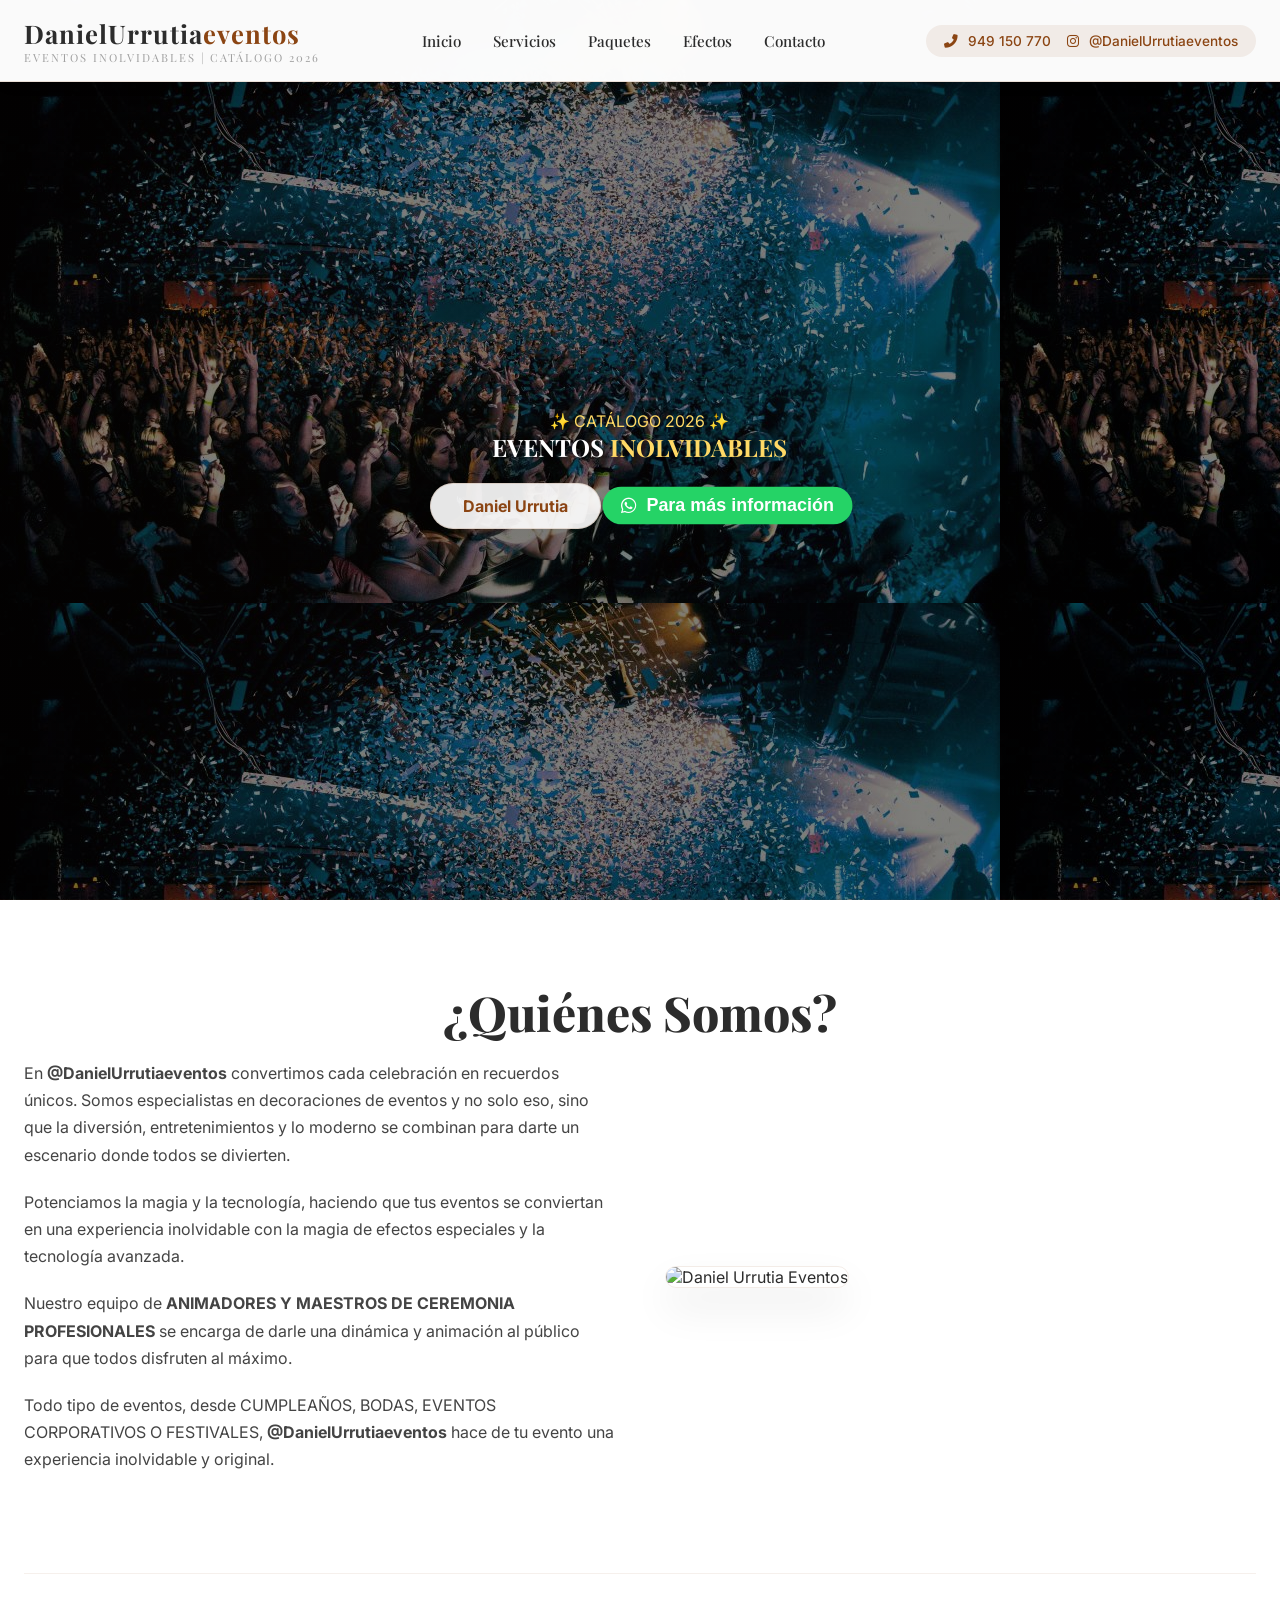
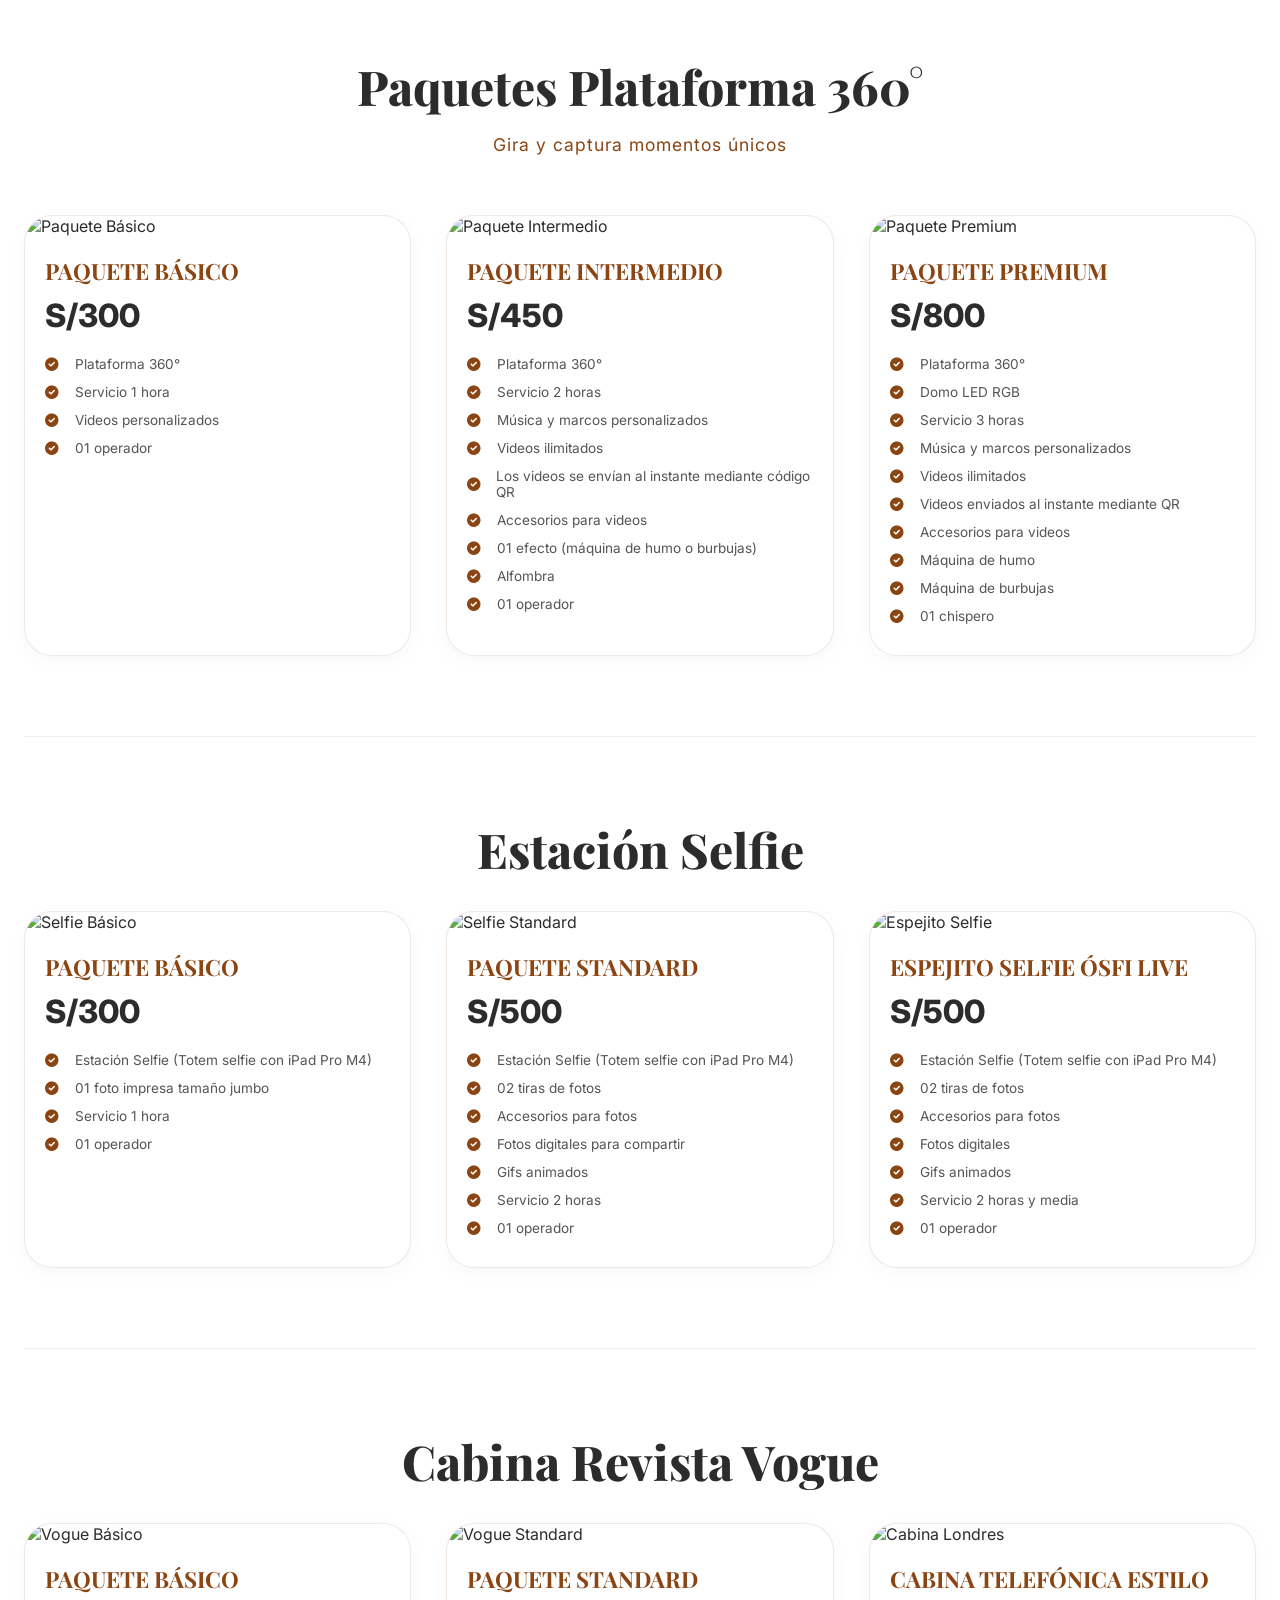
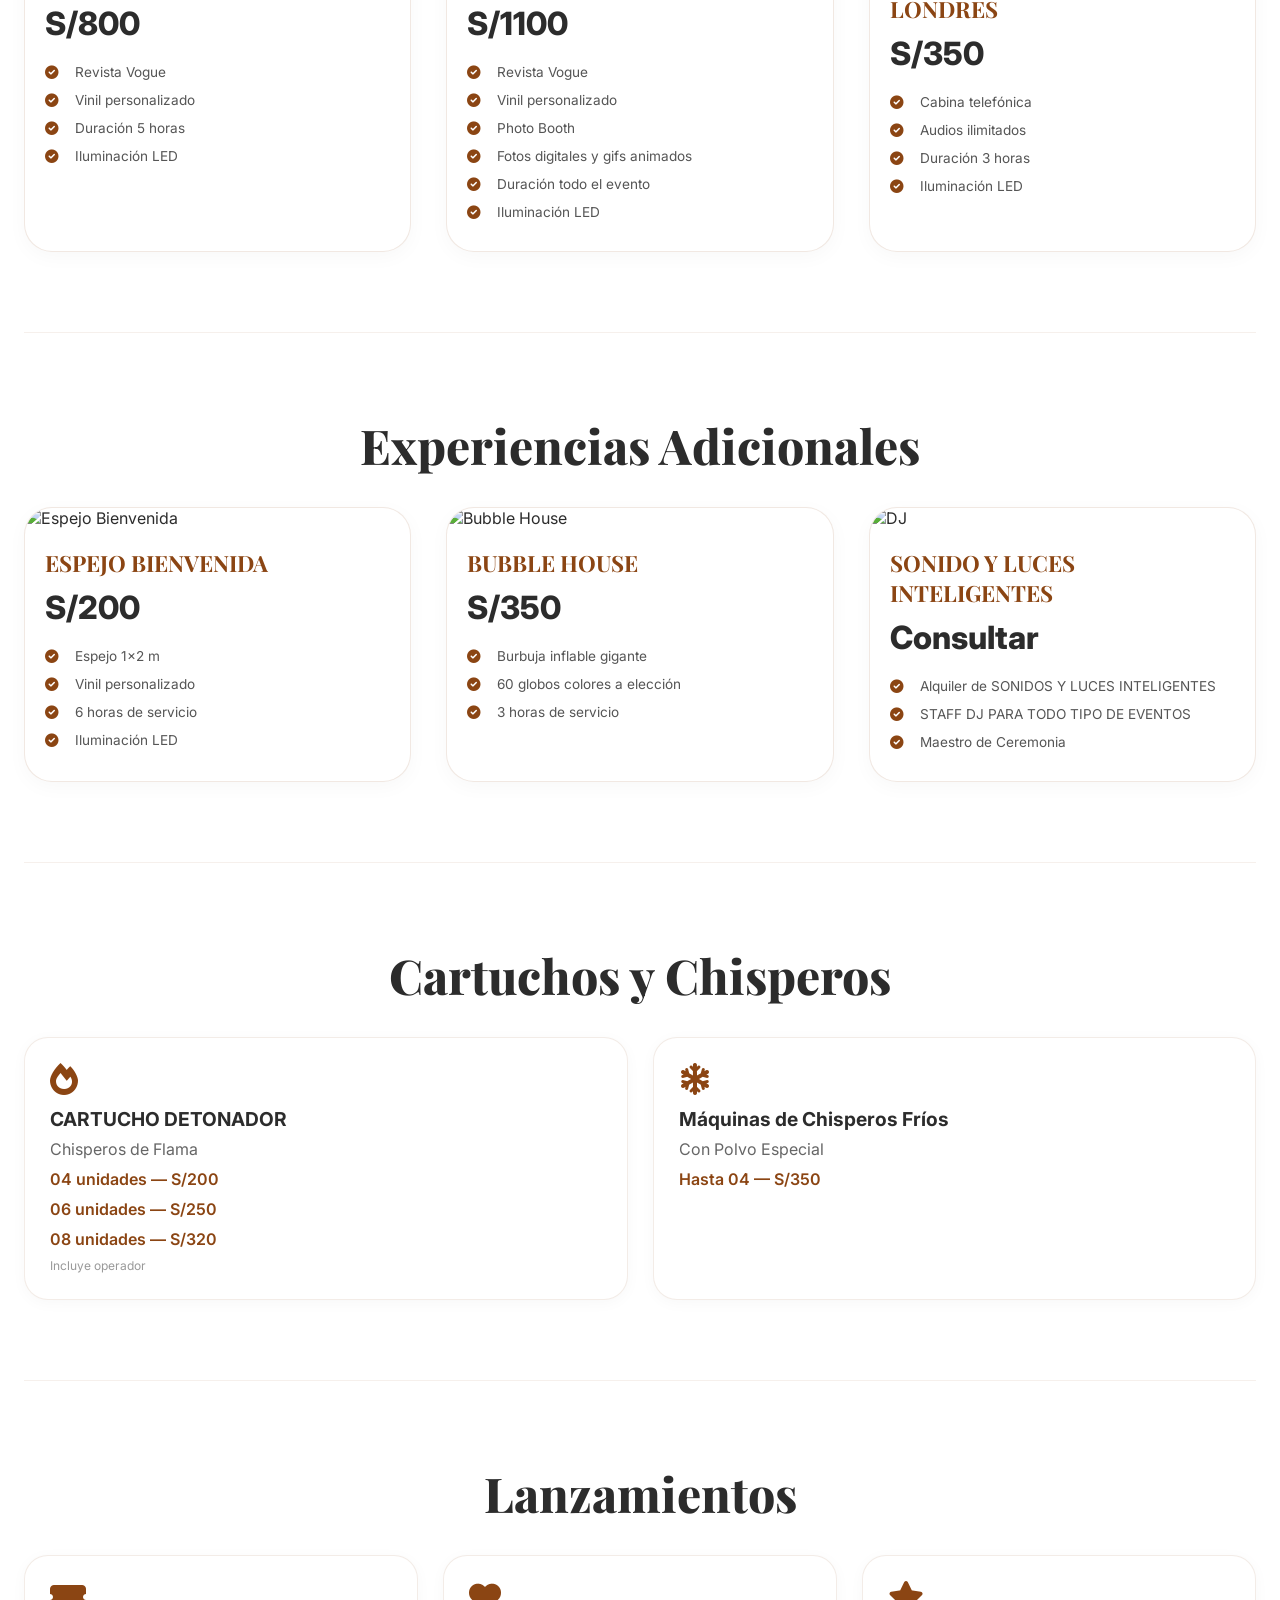
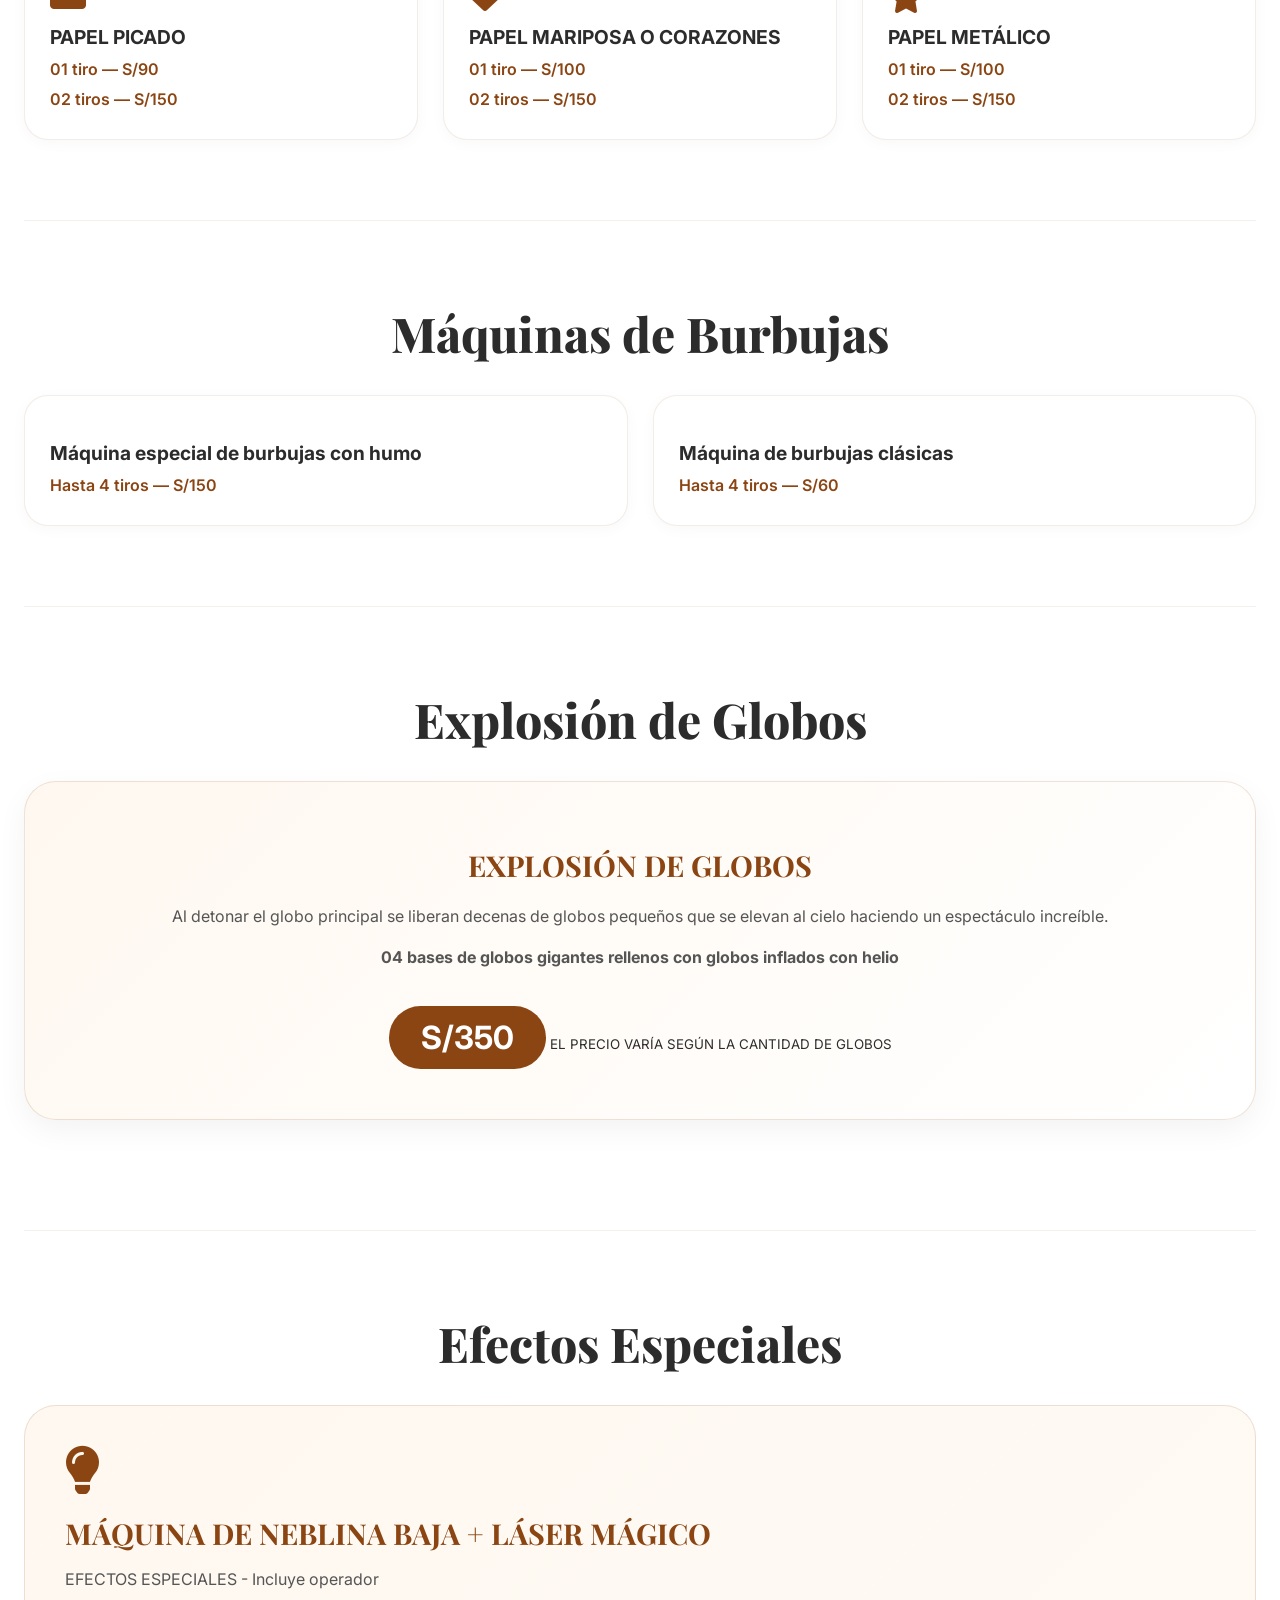
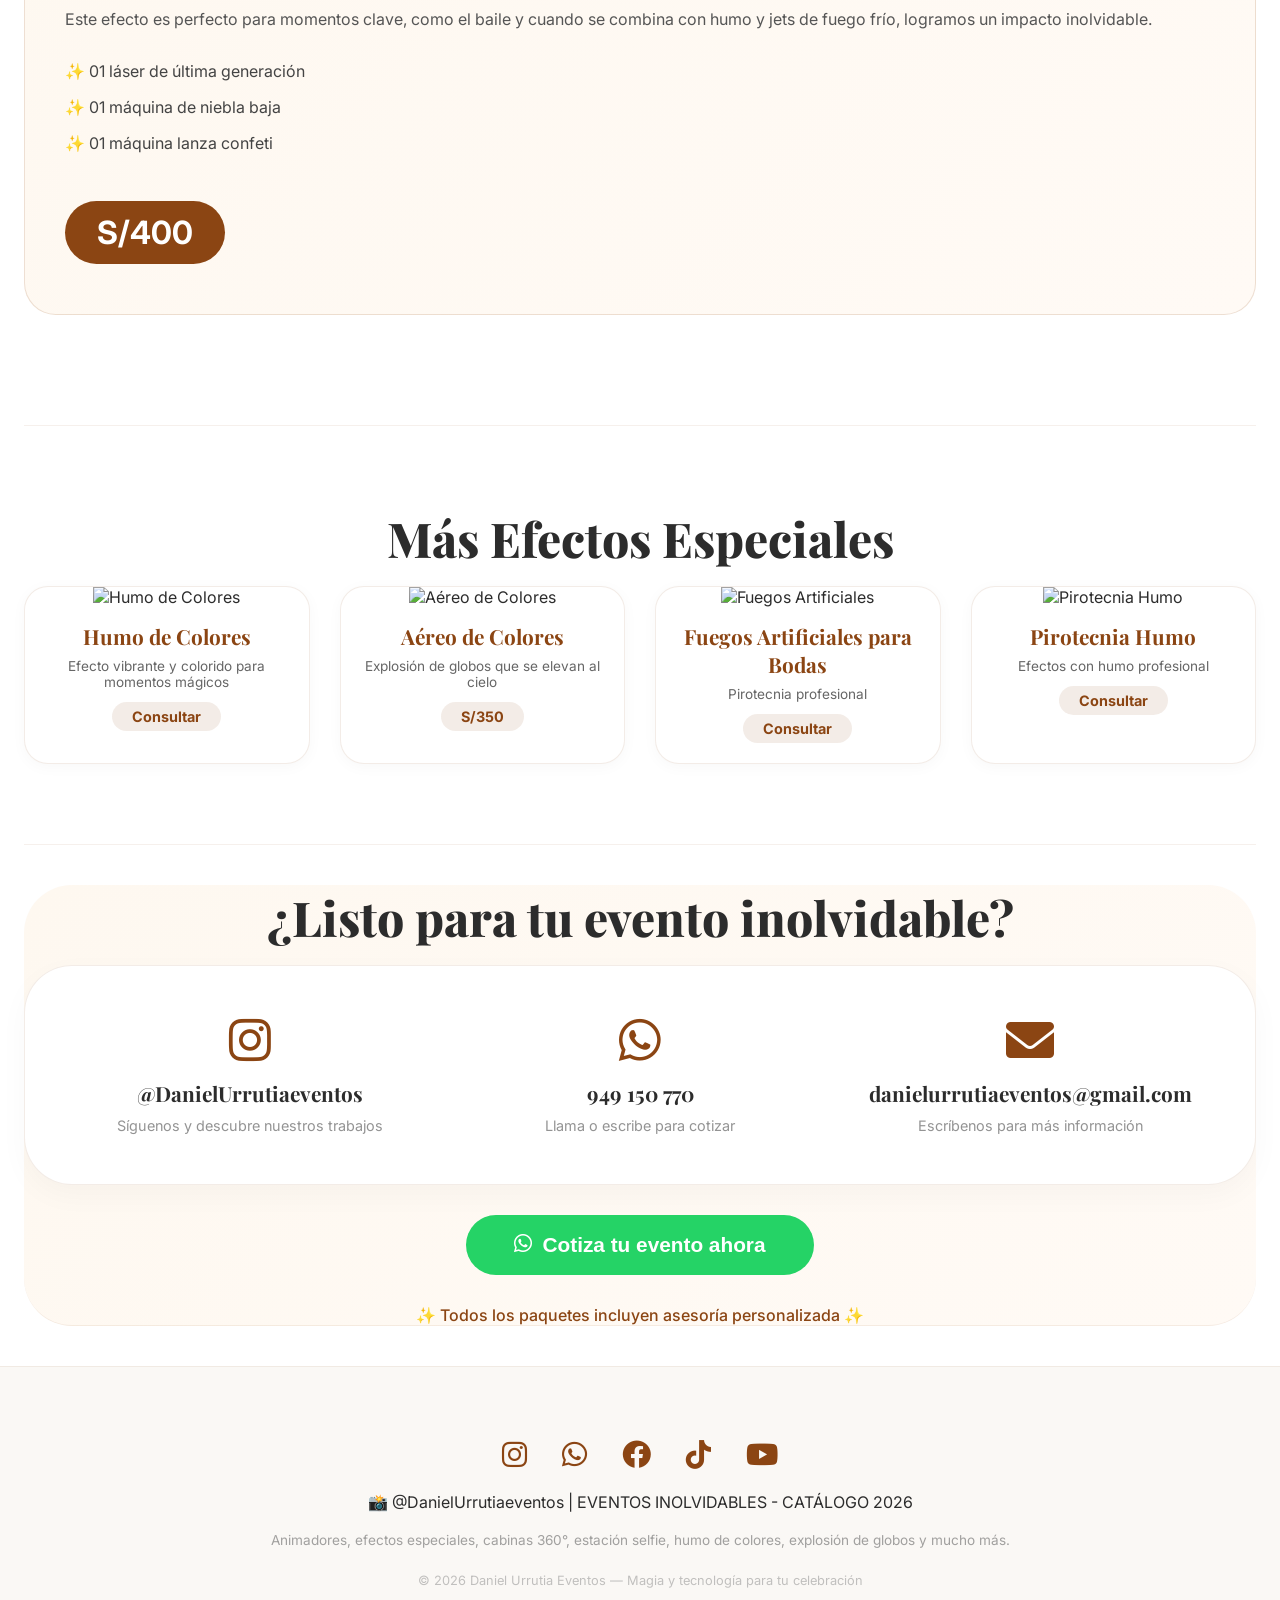
==== index.html @ 42d162a7 "Add files via upload" ====
<!DOCTYPE html>
<html lang="es">
<head>
    <meta charset="UTF-8">
    <meta name="viewport" content="width=device-width, initial-scale=1.0, user-scalable=yes">
    <title>Daniel Urrutia Eventos | Experiencias Inolvidables</title>
    <!-- Google Fonts + Font Awesome -->
    <link href="https://fonts.googleapis.com/css2?family=Inter:opsz,wght@14..32,300;14..32,400;14..32,500;14..32,600;14..32,700;14..32,800&family=Playfair+Display:wght@400;500;600;700;800;900&display=swap" rel="stylesheet">
    <link rel="stylesheet" href="https://cdnjs.cloudflare.com/ajax/libs/font-awesome/6.0.0-beta3/css/all.min.css">
    <link rel="stylesheet" href="styles.css">
</head>
<body>
    <header>
        <div class="container header-flex">
            <div class="logo">
                <h1>DanielUrrutia<span>eventos</span></h1>
                <p>EVENTOS INOLVIDABLES | CATÁLOGO 2026</p>
            </div>
            <nav class="nav-links">
                <a href="#inicio">Inicio</a>
                <a href="#servicios">Servicios</a>
                <a href="#paquetes">Paquetes</a>
                <a href="#efectos">Efectos</a>
                <a href="#contacto">Contacto</a>
            </nav>
            <div class="contact-header">
                <i class="fas fa-phone-alt"></i> 949 150 770
                <i class="fab fa-instagram" style="margin-left: 12px;"></i> @DanielUrrutiaeventos
            </div>
        </div>
    </header>

    <main>
        <!-- Hero Section -->
        <section id="inicio" class="hero">
            <div class="hero-content">
                <div class="hero-tag">✨ CATÁLOGO 2026 ✨</div>
                <h1 class="hero-title">EVENTOS <span>INOLVIDABLES</span></h1>
                <div class="hero-phone">
                    <i class=""></i> Daniel Urrutia
                </div>
                <button class="btn-whats" onclick="window.open('https://wa.me/51949150770','_blank')">
                    <i class="fab fa-whatsapp"></i> Para más información
                </button>
            </div>
        </section>

        <!-- Quiénes Somos -->
        <div class="container">
            <section class="about-section">
                <h2 class="section-title">¿Quiénes Somos?</h2>
                <div class="about-grid">
                    <div class="about-text">
                        <p>En <strong>@DanielUrrutiaeventos</strong> convertimos cada celebración en recuerdos únicos. Somos especialistas en decoraciones de eventos y no solo eso, sino que la diversión, entretenimientos y lo moderno se combinan para darte un escenario donde todos se divierten.</p>
                        <p>Potenciamos la magia y la tecnología, haciendo que tus eventos se conviertan en una experiencia inolvidable con la magia de efectos especiales y la tecnología avanzada.</p>
                        <p>Nuestro equipo de <strong>ANIMADORES Y MAESTROS DE CEREMONIA PROFESIONALES</strong> se encarga de darle una dinámica y animación al público para que todos disfruten al máximo.</p>
                        <p>Todo tipo de eventos, desde CUMPLEAÑOS, BODAS, EVENTOS CORPORATIVOS O FESTIVALES, <strong>@DanielUrrutiaeventos</strong> hace de tu evento una experiencia inolvidable y original.</p>
                    </div>
                    <div class="about-image">
                        <img src="https://placehold.co/500x450/f5f0eb/8B4513?text=🎉+DANIEL+URRUTIA+EVENTOS&font=playfair" alt="Daniel Urrutia Eventos">
                    </div>
                </div>
            </section>
        </div>

       

               

       

        <!-- ============================================ -->
        <!-- PAQUETES DETALLADOS COMPLETOS (CORREGIDO)     -->
        <!-- ============================================ -->
        <div class="container" id="paquetes">
            <section class="packages-section">
                <h2 class="section-title">Paquetes Plataforma 360°</h2>
                <p class="section-sub">Gira y captura momentos únicos</p>
                <div class="pack-grid">
                    <!-- PAQUETE BÁSICO 360° -->
                    <div class="pack-card">
                        <img src="https://placehold.co/400x250/e8e4e0/8B4513?text=🎬+360+BÁSICO" alt="Paquete Básico" class="pack-img">
                        <div class="pack-title">PAQUETE BÁSICO</div>
                        <div class="pack-price">S/300</div>
                        <ul class="pack-features">
                            <li><i class="fas fa-check-circle"></i> Plataforma 360°</li>
                            <li><i class="fas fa-check-circle"></i> Servicio 1 hora</li>
                            <li><i class="fas fa-check-circle"></i> Videos personalizados</li>
                            <li><i class="fas fa-check-circle"></i> 01 operador</li>
                        </ul>
                    </div>
                    <!-- PAQUETE INTERMEDIO 360° -->
                    <div class="pack-card">
                        <img src="https://placehold.co/400x250/e8e4e0/8B4513?text=🎬+360+INTERMEDIO" alt="Paquete Intermedio" class="pack-img">
                        <div class="pack-title">PAQUETE INTERMEDIO</div>
                        <div class="pack-price">S/450</div>
                        <ul class="pack-features">
                            <li><i class="fas fa-check-circle"></i> Plataforma 360°</li>
                            <li><i class="fas fa-check-circle"></i> Servicio 2 horas</li>
                            <li><i class="fas fa-check-circle"></i> Música y marcos personalizados</li>
                            <li><i class="fas fa-check-circle"></i> Videos ilimitados</li>
                            <li><i class="fas fa-check-circle"></i> Los videos se envían al instante mediante código QR</li>
                            <li><i class="fas fa-check-circle"></i> Accesorios para videos</li>
                            <li><i class="fas fa-check-circle"></i> 01 efecto (máquina de humo o burbujas)</li>
                            <li><i class="fas fa-check-circle"></i> Alfombra</li>
                            <li><i class="fas fa-check-circle"></i> 01 operador</li>
                        </ul>
                    </div>
                    <!-- PAQUETE PREMIUM 360° -->
                    <div class="pack-card">
                        <img src="https://placehold.co/400x250/e8e4e0/8B4513?text=🎬+360+PREMIUM" alt="Paquete Premium" class="pack-img">
                        <div class="pack-title">PAQUETE PREMIUM</div>
                        <div class="pack-price">S/800</div>
                        <ul class="pack-features">
                            <li><i class="fas fa-check-circle"></i> Plataforma 360°</li>
                            <li><i class="fas fa-check-circle"></i> Domo LED RGB</li>
                            <li><i class="fas fa-check-circle"></i> Servicio 3 horas</li>
                            <li><i class="fas fa-check-circle"></i> Música y marcos personalizados</li>
                            <li><i class="fas fa-check-circle"></i> Videos ilimitados</li>
                            <li><i class="fas fa-check-circle"></i> Videos enviados al instante mediante QR</li>
                            <li><i class="fas fa-check-circle"></i> Accesorios para videos</li>
                            <li><i class="fas fa-check-circle"></i> Máquina de humo</li>
                            <li><i class="fas fa-check-circle"></i> Máquina de burbujas</li>
                            <li><i class="fas fa-check-circle"></i> 01 chispero</li>
                        </ul>
                    </div>
                </div>
            </section>
        </div>

        <!-- ESTACIÓN SELFIE PAQUETES -->
        <div class="container">
            <section>
                <h2 class="section-title">Estación Selfie</h2>
                <div class="pack-grid">
                    <div class="pack-card">
                        <img src="https://placehold.co/400x250/e8e4e0/8B4513?text=🤳+SELFIE+BÁSICO" alt="Selfie Básico" class="pack-img">
                        <div class="pack-title">PAQUETE BÁSICO</div>
                        <div class="pack-price">S/300</div>
                        <ul class="pack-features">
                            <li><i class="fas fa-check-circle"></i> Estación Selfie (Totem selfie con iPad Pro M4)</li>
                            <li><i class="fas fa-check-circle"></i> 01 foto impresa tamaño jumbo</li>
                            <li><i class="fas fa-check-circle"></i> Servicio 1 hora</li>
                            <li><i class="fas fa-check-circle"></i> 01 operador</li>
                        </ul>
                    </div>
                    <div class="pack-card">
                        <img src="https://placehold.co/400x250/e8e4e0/8B4513?text=🤳+SELFIE+STANDARD" alt="Selfie Standard" class="pack-img">
                        <div class="pack-title">PAQUETE STANDARD</div>
                        <div class="pack-price">S/500</div>
                        <ul class="pack-features">
                            <li><i class="fas fa-check-circle"></i> Estación Selfie (Totem selfie con iPad Pro M4)</li>
                            <li><i class="fas fa-check-circle"></i> 02 tiras de fotos</li>
                            <li><i class="fas fa-check-circle"></i> Accesorios para fotos</li>
                            <li><i class="fas fa-check-circle"></i> Fotos digitales para compartir</li>
                            <li><i class="fas fa-check-circle"></i> Gifs animados</li>
                            <li><i class="fas fa-check-circle"></i> Servicio 2 horas</li>
                            <li><i class="fas fa-check-circle"></i> 01 operador</li>
                        </ul>
                    </div>
                    <div class="pack-card">
                        <img src="https://placehold.co/400x250/e8e4e0/8B4513?text=🪞+ESPEJITO+SELFIE" alt="Espejito Selfie" class="pack-img">
                        <div class="pack-title">ESPEJITO SELFIE ÓSFI LIVE</div>
                        <div class="pack-price">S/500</div>
                        <ul class="pack-features">
                            <li><i class="fas fa-check-circle"></i> Estación Selfie (Totem selfie con iPad Pro M4)</li>
                            <li><i class="fas fa-check-circle"></i> 02 tiras de fotos</li>
                            <li><i class="fas fa-check-circle"></i> Accesorios para fotos</li>
                            <li><i class="fas fa-check-circle"></i> Fotos digitales</li>
                            <li><i class="fas fa-check-circle"></i> Gifs animados</li>
                            <li><i class="fas fa-check-circle"></i> Servicio 2 horas y media</li>
                            <li><i class="fas fa-check-circle"></i> 01 operador</li>
                        </ul>
                    </div>
                </div>
            </section>
        </div>

        <!-- CABINA REVISTA VOGUE -->
        <div class="container">
            <section>
                <h2 class="section-title">Cabina Revista Vogue</h2>
                <div class="pack-grid">
                    <div class="pack-card">
                        <img src="https://placehold.co/400x250/e8e4e0/8B4513?text=📸+VOGUE+BÁSICO" alt="Vogue Básico" class="pack-img">
                        <div class="pack-title">PAQUETE BÁSICO</div>
                        <div class="pack-price">S/800</div>
                        <ul class="pack-features">
                            <li><i class="fas fa-check-circle"></i> Revista Vogue</li>
                            <li><i class="fas fa-check-circle"></i> Vinil personalizado</li>
                            <li><i class="fas fa-check-circle"></i> Duración 5 horas</li>
                            <li><i class="fas fa-check-circle"></i> Iluminación LED</li>
                        </ul>
                    </div>
                    <div class="pack-card">
                        <img src="https://placehold.co/400x250/e8e4e0/8B4513?text=📸+VOGUE+STANDARD" alt="Vogue Standard" class="pack-img">
                        <div class="pack-title">PAQUETE STANDARD</div>
                        <div class="pack-price">S/1100</div>
                        <ul class="pack-features">
                            <li><i class="fas fa-check-circle"></i> Revista Vogue</li>
                            <li><i class="fas fa-check-circle"></i> Vinil personalizado</li>
                            <li><i class="fas fa-check-circle"></i> Photo Booth</li>
                            <li><i class="fas fa-check-circle"></i> Fotos digitales y gifs animados</li>
                            <li><i class="fas fa-check-circle"></i> Duración todo el evento</li>
                            <li><i class="fas fa-check-circle"></i> Iluminación LED</li>
                        </ul>
                    </div>
                    <div class="pack-card">
                        <img src="https://placehold.co/400x250/e8e4e0/8B4513?text=📞+CABINA+LONDRES" alt="Cabina Londres" class="pack-img">
                        <div class="pack-title">CABINA TELEFÓNICA ESTILO LONDRES</div>
                        <div class="pack-price">S/350</div>
                        <ul class="pack-features">
                            <li><i class="fas fa-check-circle"></i> Cabina telefónica</li>
                            <li><i class="fas fa-check-circle"></i> Audios ilimitados</li>
                            <li><i class="fas fa-check-circle"></i> Duración 3 horas</li>
                            <li><i class="fas fa-check-circle"></i> Iluminación LED</li>
                        </ul>
                    </div>
                </div>
            </section>
        </div>

        <!-- CABINA ESPEJO Y BUBBLE HOUSE -->
        <div class="container">
            <section>
                <h2 class="section-title">Experiencias Adicionales</h2>
                <div class="pack-grid">
                    <div class="pack-card">
                        <img src="https://placehold.co/400x250/e8e4e0/8B4513?text=🪞+ESPEJO+BIENVENIDA" alt="Espejo Bienvenida" class="pack-img">
                        <div class="pack-title">ESPEJO BIENVENIDA</div>
                        <div class="pack-price">S/200</div>
                        <ul class="pack-features">
                            <li><i class="fas fa-check-circle"></i> Espejo 1x2 m</li>
                            <li><i class="fas fa-check-circle"></i> Vinil personalizado</li>
                            <li><i class="fas fa-check-circle"></i> 6 horas de servicio</li>
                            <li><i class="fas fa-check-circle"></i> Iluminación LED</li>
                        </ul>
                    </div>
                    <div class="pack-card">
                        <img src="https://placehold.co/400x250/e8e4e0/8B4513?text=🫧+BUBBLE+HOUSE" alt="Bubble House" class="pack-img">
                        <div class="pack-title">BUBBLE HOUSE</div>
                        <div class="pack-price">S/350</div>
                        <ul class="pack-features">
                            <li><i class="fas fa-check-circle"></i> Burbuja inflable gigante</li>
                            <li><i class="fas fa-check-circle"></i> 60 globos colores a elección</li>
                            <li><i class="fas fa-check-circle"></i> 3 horas de servicio</li>
                        </ul>
                    </div>
                    <div class="pack-card">
                        <img src="https://placehold.co/400x250/e8e4e0/8B4513?text=🎧+DJ+PROFESIONAL" alt="DJ" class="pack-img">
                        <div class="pack-title">SONIDO Y LUCES INTELIGENTES</div>
                        <div class="pack-price">Consultar</div>
                        <ul class="pack-features">
                            <li><i class="fas fa-check-circle"></i> Alquiler de SONIDOS Y LUCES INTELIGENTES</li>
                            <li><i class="fas fa-check-circle"></i> STAFF DJ PARA TODO TIPO DE EVENTOS</li>
                            <li><i class="fas fa-check-circle"></i> Maestro de Ceremonia</li>
                        </ul>
                    </div>
                </div>
            </section>
        </div>

        <!-- CARTUCHO DETONADOR Y CHISPEROS -->
        <div class="container">
            <section>
                <h2 class="section-title">Cartuchos y Chisperos</h2>
                <div class="price-list">
                    <div class="price-item">
                        <i class="fas fa-fire"></i>
                        <strong>CARTUCHO DETONADOR</strong>
                        <p>Chisperos de Flama</p>
                        <span>04 unidades — S/200</span>
                        <span>06 unidades — S/250</span>
                        <span>08 unidades — S/320</span>
                        <small>Incluye operador</small>
                    </div>
                    <div class="price-item">
                        <i class="fas fa-snowflake"></i>
                        <strong>Máquinas de Chisperos Fríos</strong>
                        <p>Con Polvo Especial</p>
                        <span>Hasta 04 — S/350</span>
                    </div>
                </div>
            </section>
        </div>

        <!-- LANZAMIENTOS -->
        <div class="container">
            <section>
                <h2 class="section-title">Lanzamientos</h2>
                <div class="price-list">
                    <div class="price-item">
                        <i class="fas fa-ticket-alt"></i>
                        <strong>PAPEL PICADO</strong>
                        <span>01 tiro — S/90</span>
                        <span>02 tiros — S/150</span>
                    </div>
                    <div class="price-item">
                        <i class="fas fa-heart"></i>
                        <strong>PAPEL MARIPOSA O CORAZONES</strong>
                        <span>01 tiro — S/100</span>
                        <span>02 tiros — S/150</span>
                    </div>
                    <div class="price-item">
                        <i class="fas fa-star"></i>
                        <strong>PAPEL METÁLICO</strong>
                        <span>01 tiro — S/100</span>
                        <span>02 tiros — S/150</span>
                    </div>
                </div>
            </section>
        </div>

        <!-- MÁQUINAS DE BURBUJAS -->
        <div class="container">
            <section>
                <h2 class="section-title">Máquinas de Burbujas</h2>
                <div class="price-list">
                    <div class="price-item">
                        <i class="fas fa-bubble"></i>
                        <strong>Máquina especial de burbujas con humo</strong>
                        <span>Hasta 4 tiros — S/150</span>
                    </div>
                    <div class="price-item">
                        <i class="fas fa-bubble"></i>
                        <strong>Máquina de burbujas clásicas</strong>
                        <span>Hasta 4 tiros — S/60</span>
                    </div>
                </div>
            </section>
        </div>

        <!-- EXPLOSIÓN DE GLOBOS -->
        <div class="container">
            <section>
                <h2 class="section-title">Explosión de Globos</h2>
                <div class="explosion-card">
                    <div class="explosion-info">
                        <i class="fas fa-balloon"></i>
                        <h3>EXPLOSIÓN DE GLOBOS</h3>
                        <p>Al detonar el globo principal se liberan decenas de globos pequeños que se elevan al cielo haciendo un espectáculo increíble.</p>
                        <p><strong>04 bases de globos gigantes rellenos con globos inflados con helio</strong></p>
                        <div class="precio-destacado">S/350</div>
                        <small>EL PRECIO VARÍA SEGÚN LA CANTIDAD DE GLOBOS</small>
                    </div>
                </div>
            </section>
        </div>

        <!-- MÁQUINA DE NEBLINA BAJA + LÁSER -->
        <div class="container">
            <section>
                <h2 class="section-title">Efectos Especiales</h2>
                <div class="efecto-destacado">
                    <div class="efecto-info">
                        <i class="fas fa-lightbulb"></i>
                        <h3>MÁQUINA DE NEBLINA BAJA + LÁSER MÁGICO</h3>
                        <p>EFECTOS ESPECIALES - Incluye operador</p>
                        <p>Este efecto es perfecto para momentos clave, como el baile y cuando se combina con humo y jets de fuego frío, logramos un impacto inolvidable.</p>
                        <ul>
                            <li>✨ 01 láser de última generación</li>
                            <li>✨ 01 máquina de niebla baja</li>
                            <li>✨ 01 máquina lanza confeti</li>
                        </ul>
                        <div class="precio-destacado">S/400</div>
                    </div>
                </div>
            </section>
        </div>

        <!-- EFECTOS ESPECIALES GRID -->
        <div class="container">
            <section>
                <h2 class="section-title">Más Efectos Especiales</h2>
                <div class="efectos-grid">
                    <div class="efecto-card">
                        <img src="https://placehold.co/400x300/e8e4e0/8B4513?text=🌈+HUMO+DE+COLORES" alt="Humo de Colores">
                        <h3>Humo de Colores</h3>
                        <p>Efecto vibrante y colorido para momentos mágicos</p>
                        <span class="efecto-precio">Consultar</span>
                    </div>
                    <div class="efecto-card">
                        <img src="https://placehold.co/400x300/e8e4e0/8B4513?text=🎈+AÉREO+DE+COLORES" alt="Aéreo de Colores">
                        <h3>Aéreo de Colores</h3>
                        <p>Explosión de globos que se elevan al cielo</p>
                        <span class="efecto-precio">S/350</span>
                    </div>
                    <div class="efecto-card">
                        <img src="https://placehold.co/400x300/e8e4e0/8B4513?text=🎆+FUEGOS+ARTIFICIALES" alt="Fuegos Artificiales">
                        <h3>Fuegos Artificiales para Bodas</h3>
                        <p>Pirotecnia profesional</p>
                        <span class="efecto-precio">Consultar</span>
                    </div>
                    <div class="efecto-card">
                        <img src="https://placehold.co/400x300/e8e4e0/8B4513?text=🔥+PIROTECNIA+HUMO" alt="Pirotecnia Humo">
                        <h3>Pirotecnia Humo</h3>
                        <p>Efectos con humo profesional</p>
                        <span class="efecto-precio">Consultar</span>
                    </div>
                </div>
            </section>
        </div>

        <!-- CONTACTO -->
        <div class="container" id="contacto">
            <section class="contact-section">
                <h2 class="section-title">¿Listo para tu evento inolvidable?</h2>
                <div class="contacto-box">
                    <div class="contacto-info">
                        <i class="fab fa-instagram"></i>
                        <h3>@DanielUrrutiaeventos</h3>
                        <p>Síguenos y descubre nuestros trabajos</p>
                    </div>
                    <div class="contacto-info">
                        <i class="fab fa-whatsapp"></i>
                        <h3>949 150 770</h3>
                        <p>Llama o escribe para cotizar</p>
                    </div>
                    <div class="contacto-info">
                        <i class="fas fa-envelope"></i>
                        <h3>danielurrutiaeventos@gmail.com</h3>
                        <p>Escríbenos para más información</p>
                    </div>
                </div>
                <div class="contacto-button">
                    <button class="btn-whats btn-large" onclick="window.open('https://wa.me/51949150770','_blank')">
                        <i class="fab fa-whatsapp"></i> Cotiza tu evento ahora
                    </button>
                </div>
                <p class="contacto-extra">✨ Todos los paquetes incluyen asesoría personalizada ✨</p>
            </section>
        </div>
    </main>

    <footer>
        <div class="container">
            <div class="social-icons">
                <a href="https://instagram.com/DanielUrrutiaeventos" target="_blank"><i class="fab fa-instagram"></i></a>
                <a href="https://wa.me/51949150770" target="_blank"><i class="fab fa-whatsapp"></i></a>
                <a href="#"><i class="fab fa-facebook"></i></a>
                <a href="#"><i class="fab fa-tiktok"></i></a>
                <a href="#"><i class="fab fa-youtube"></i></a>
            </div>
            <p>📸 @DanielUrrutiaeventos | EVENTOS INOLVIDABLES - CATÁLOGO 2026</p>
            <p class="footer-description">Animadores, efectos especiales, cabinas 360°, estación selfie, humo de colores, explosión de globos y mucho más.</p>
            <p class="footer-copyright">&copy; 2026 Daniel Urrutia Eventos — Magia y tecnología para tu celebración</p>
        </div>
    </footer>

    <script src="script.js"></script>
</body>
</html>
---- styles.css ----
* {
    margin: 0;
    padding: 0;
    box-sizing: border-box;
}

body {
    font-family: 'Inter', sans-serif;
    background: #ffffff;
    color: #2c2c2c;
    scroll-behavior: smooth;
}

h1, h2, h3, .logo, .nav-links a, .hero-title, .section-title, .pack-title {
    font-family: 'Playfair Display', serif;
}

.container {
    max-width: 1400px;
    margin: 0 auto;
    padding: 0 24px;
}

/* Header */
header {
    background: rgba(255, 255, 255, 0.98);
    backdrop-filter: blur(12px);
    position: fixed;
    width: 100%;
    top: 0;
    z-index: 1000;
    padding: 16px 0;
    border-bottom: 1px solid rgba(139, 69, 19, 0.15);
    box-shadow: 0 2px 20px rgba(0, 0, 0, 0.03);
}

.header-flex {
    display: flex;
    justify-content: space-between;
    align-items: center;
    flex-wrap: wrap;
    gap: 20px;
}

.logo h1 {
    font-size: 1.6rem;
    letter-spacing: 1px;
    color: #2c2c2c;
}

.logo h1 span {
    color: #8B4513;
}

.logo p {
    font-size: 0.7rem;
    letter-spacing: 2px;
    opacity: 0.6;
    color: #666;
}

.nav-links {
    display: flex;
    gap: 32px;
    flex-wrap: wrap;
}

.nav-links a {
    color: #2c2c2c;
    text-decoration: none;
    font-weight: 500;
    transition: 0.3s;
    font-size: 0.95rem;
}

.nav-links a:hover {
    color: #8B4513;
}

.contact-header {
    font-weight: 500;
    background: rgba(139, 69, 19, 0.08);
    padding: 8px 18px;
    border-radius: 40px;
    font-size: 0.85rem;
    color: #8B4513;
}

.contact-header i {
    margin-right: 6px;
    color: #8B4513;
}

/* Hero */
.hero {
    min-height: 100vh;
    background: linear-gradient(rgba(0, 0, 0, 0.5), rgba(0, 0, 0, 0.5)), 
                url('imagenes/fondo.jpg');
    display: flex;
    align-items: center;
    justify-content: center;
    text-align: center;
    padding: 140px 20px 80px;
    position: relative;
}

.hero::before {
    content: "";
    position: absolute;
    inset: 0;
    background: radial-gradient(circle at 30% 50%, rgba(139, 69, 19, 0.03), transparent);
    pointer-events: none;
}

.hero-content {
    position: relative;
    z-index: 2;
}

.hero-title {
    color: #ffffff;
    text-shadow: 2px 2px 4px rgba(0,0,0,0.3);
}

.hero-title span {
    color: #ffd966;
}

.hero-tag {
    color: #ffd966;
}

.hero-phone {
    font-size: 1rem;
    font-weight: 700;
    background: rgba(255, 255, 255, 0.9);
    display: inline-block;
    padding: 12px 32px;
    border-radius: 60px;
    margin: 20px 0;
    box-shadow: 0 8px 25px rgba(0, 0, 0, 0.05);
    border: 1px solid rgba(139, 69, 19, 0.15);
    color: #8B4513;
}

.btn-whats {
    background: #25D366;
    border: none;
     padding: 8px 18px;
    font-size: 1.1rem;
    font-weight: bold;
    border-radius: 50px;
    color: white;
    cursor: pointer;
    transition: 0.3s;
    display: inline-flex;
    align-items: center;
    gap: 10px;
}

.btn-whats:hover {
    transform: scale(1.03);
    background: #20b859;
    box-shadow: 0 8px 25px rgba(37, 211, 102, 0.25);
}

.btn-large {
    padding: 18px 48px;
    font-size: 1.3rem;
}

/* Secciones */
section {
    padding: 80px 0;
    border-bottom: 1px solid rgba(139, 69, 19, 0.08);
}

.section-title {
    font-size: 3rem;
    text-align: center;
    margin-bottom: 16px;
    font-weight: 800;
    color: #2c2c2c;
}

.section-sub {
    text-align: center;
    color: #8B4513;
    margin-bottom: 60px;
    font-size: 1.1rem;
    letter-spacing: 1px;
}

/* About Section */
.about-grid {
    display: grid;
    grid-template-columns: 1fr 1fr;
    gap: 50px;
    align-items: center;
}

.about-text p {
    margin-bottom: 20px;
    line-height: 1.7;
    font-size: 1rem;
    color: #444;
}

.about-image img {
    width: 100%;
    border-radius: 32px;
    box-shadow: 0 20px 40px rgba(0, 0, 0, 0.08);
    border: 1px solid rgba(139, 69, 19, 0.1);
}

/* Servicio Item */
.servicio-item {
    display: grid;
    grid-template-columns: 1fr 1fr;
    gap: 50px;
    margin-bottom: 60px;
    background: #ffffff;
    border-radius: 32px;
    padding: 30px;
    transition: 0.3s;
    box-shadow: 0 5px 30px rgba(0, 0, 0, 0.03);
    border: 1px solid rgba(139, 69, 19, 0.08);
}

.servicio-item:hover {
    box-shadow: 0 15px 40px rgba(0, 0, 0, 0.08);
    transform: translateY(-3px);
}

.servicio-item.reverse {
    direction: rtl;
}

.servicio-item.reverse .servicio-info {
    direction: ltr;
}

.servicio-imagen img {
    width: 100%;
    height: 280px;
    object-fit: cover;
    border-radius: 24px;
    box-shadow: 0 10px 25px rgba(0, 0, 0, 0.05);
}

.servicio-info h3 {
    font-size: 1.8rem;
    color: #8B4513;
    margin-bottom: 16px;
}

.servicio-info p {
    line-height: 1.6;
    margin-bottom: 20px;
    color: #555;
}

.paquetes-mini {
    display: flex;
    gap: 15px;
    flex-wrap: wrap;
}

.paquetes-mini span {
    background: rgba(139, 69, 19, 0.08);
    padding: 8px 18px;
    border-radius: 40px;
    font-size: 0.9rem;
    font-weight: 600;
    color: #8B4513;
}

/* Pack Grid */
.pack-grid {
    display: grid;
    grid-template-columns: repeat(auto-fit, minmax(320px, 1fr));
    gap: 35px;
    margin-top: 30px;
}

.pack-card {
    background: #ffffff;
    border-radius: 28px;
    overflow: hidden;
    border: 1px solid rgba(139, 69, 19, 0.12);
    transition: 0.3s;
    box-shadow: 0 5px 20px rgba(0, 0, 0, 0.03);
}

.pack-card:hover {
    transform: translateY(-8px);
    border-color: #8B4513;
    box-shadow: 0 25px 40px -12px rgba(0, 0, 0, 0.12);
}

.pack-img {
    width: 100%;
    height: 220px;
    object-fit: cover;
}

.pack-title {
    font-size: 1.4rem;
    font-weight: 700;
    color: #8B4513;
    padding: 20px 20px 5px;
}

.pack-price {
    font-size: 2rem;
    font-weight: 800;
    margin: 5px 20px 15px;
    color: #2c2c2c;
}

.pack-features {
    list-style: none;
    margin: 0 20px 25px;
}

.pack-features li {
    padding: 6px 0;
    display: flex;
    gap: 10px;
    align-items: center;
    font-size: 0.85rem;
    color: #555;
}

.pack-features i {
    color: #8B4513;
    width: 20px;
}

/* Efectos Grid */
.efectos-grid {
    display: grid;
    grid-template-columns: repeat(auto-fill, minmax(280px, 1fr));
    gap: 30px;
}

.efecto-card {
    background: #ffffff;
    border-radius: 24px;
    overflow: hidden;
    transition: 0.3s;
    text-align: center;
    border: 1px solid rgba(139, 69, 19, 0.1);
    box-shadow: 0 3px 15px rgba(0, 0, 0, 0.03);
}

.efecto-card:hover {
    transform: translateY(-5px);
    border-color: #8B4513;
    box-shadow: 0 12px 28px rgba(0, 0, 0, 0.08);
}

.efecto-card img {
    width: 100%;
    height: 220px;
    object-fit: cover;
}

.efecto-card h3 {
    font-size: 1.3rem;
    margin: 15px 0 8px;
    color: #8B4513;
}

.efecto-card p {
    padding: 0 15px;
    font-size: 0.85rem;
    color: #666;
    margin-bottom: 12px;
}

.efecto-precio {
    display: inline-block;
    background: rgba(139, 69, 19, 0.1);
    color: #8B4513;
    padding: 6px 20px;
    border-radius: 40px;
    font-weight: bold;
    margin-bottom: 20px;
    font-size: 0.9rem;
}

/* Price List */
.price-list {
    display: grid;
    grid-template-columns: repeat(auto-fit, minmax(260px, 1fr));
    gap: 25px;
    margin-top: 30px;
}

.price-item {
    background: #ffffff;
    border-radius: 24px;
    padding: 25px;
    border-left: 4px solid #8B4513;
    box-shadow: 0 3px 15px rgba(0, 0, 0, 0.03);
    border: 1px solid rgba(139, 69, 19, 0.1);
    transition: 0.3s;
}

.price-item:hover {
    transform: translateY(-3px);
    box-shadow: 0 8px 25px rgba(0, 0, 0, 0.06);
}

.price-item i {
    font-size: 2rem;
    color: #8B4513;
    margin-bottom: 12px;
}

.price-item strong {
    display: block;
    font-size: 1.2rem;
    color: #2c2c2c;
    margin-bottom: 8px;
}

.price-item p {
    color: #666;
    margin: 8px 0;
}

.price-item span {
    display: block;
    font-weight: 600;
    color: #8B4513;
    margin: 10px 0 5px;
}

.price-item small {
    color: #999;
    font-size: 0.75rem;
}

/* Contacto */
.contact-section {
    background: linear-gradient(135deg, #fef8f0, #fffaf5);
    border-radius: 48px;
    margin: 40px 0;
    padding: 0;
}

.contacto-box {
    display: grid;
    grid-template-columns: repeat(auto-fit, minmax(250px, 1fr));
    gap: 40px;
    background: #ffffff;
    padding: 50px;
    border-radius: 48px;
    margin-bottom: 30px;
    border: 1px solid rgba(139, 69, 19, 0.1);
    box-shadow: 0 10px 30px rgba(0, 0, 0, 0.03);
}

.contacto-info {
    text-align: center;
}

.contacto-info i {
    font-size: 3rem;
    color: #8B4513;
    margin-bottom: 15px;
}

.contacto-info h3 {
    font-size: 1.3rem;
    margin-bottom: 10px;
    color: #2c2c2c;
}

.contacto-info p {
    opacity: 0.7;
    font-size: 0.9rem;
    color: #666;
}

.contacto-button {
    text-align: center;
    margin: 20px 0;
}

.contacto-extra {
    text-align: center;
    margin-top: 30px;
    font-size: 1rem;
    color: #8B4513;
    font-weight: 500;
}

/* Footer */
footer {
    background: #faf8f5;
    padding: 50px 0 30px;
    text-align: center;
    border-top: 1px solid rgba(139, 69, 19, 0.08);
}

.social-icons {
    display: flex;
    justify-content: center;
    gap: 35px;
    margin: 20px 0;
}

.social-icons a {
    color: #8B4513;
    font-size: 1.8rem;
    transition: 0.2s;
}

.social-icons a:hover {
    transform: scale(1.1);
    color: #5a2d0e;
}

.footer-description {
    margin-top: 20px;
    opacity: 0.6;
    font-size: 0.85rem;
    color: #666;
}

.footer-copyright {
    margin-top: 25px;
    opacity: 0.5;
    font-size: 0.8rem;
    color: #888;
}

/* Responsive */
@media (max-width: 992px) {
    .servicio-item, .servicio-item.reverse {
        grid-template-columns: 1fr;
        direction: ltr;
        text-align: center;
    }
    
    .about-grid {
        grid-template-columns: 1fr;
    }
    
    .hero-title {
        font-size: 3rem;
    }
    
    .section-title {
        font-size: 2.2rem;
    }
}

@media (max-width: 768px) {
    .hero-title {
        font-size: 2.2rem;
    }
    
    .hero-phone {
        font-size: 1.3rem;
        padding: 8px 20px;
    }
    
    .header-flex {
        flex-direction: column;
        text-align: center;
    }
    
    .nav-links {
        justify-content: center;
    }
    
    .contact-header {
        font-size: 0.75rem;
    }
    
    .contacto-box {
        padding: 30px 20px;
        gap: 25px;
    }
    
    .servicio-info h3 {
        font-size: 1.5rem;
    }
    
    section {
        padding: 50px 0;
    }
}



/* ============================================
   CÓDIGO RESPONSIVO MEJORADO - AGREGAR ESTO
   ============================================ */

/* Vista general - imágenes flexibles */
img {
    max-width: 100%;
    height: auto;
}

/* Grids responsivos mejorados */
.pack-grid, .efectos-grid, .price-list, .contacto-box {
    width: 100%;
}

/* Ajuste de texto para móviles */
@media (max-width: 768px) {
    body {
        font-size: 14px;
    }
    
    .about-text p {
        font-size: 0.95rem;
        line-height: 1.5;
    }
    
    .servicio-info p {
        font-size: 0.9rem;
    }
    
    .paquetes-mini span {
        font-size: 0.8rem;
        padding: 6px 12px;
    }
    
    /* Ajuste de botones */
    .btn-whats {
        width: 90%;
        justify-content: center;
         padding: 8px 18px;
    }
    
    .btn-large {
        width: 100%;
        padding: 14px 20px;
        font-size: 1rem;
    }
    
    /* Ajuste de tarjetas de efectos */
    .efecto-card h3 {
        font-size: 1.1rem;
    }
    
    .efecto-card p {
        font-size: 0.8rem;
    }
    
    /* Ajuste de precios */
    .pack-price {
        font-size: 1.6rem;
    }
    
    /* Menú más compacto */
    .nav-links {
        gap: 15px;
        flex-wrap: wrap;
    }
    
    .nav-links a {
        font-size: 0.8rem;
    }
    
    /* Header más pequeño */
    header {
        padding: 12px 0;
    }
    
    .logo h1 {
        font-size: 1.3rem;
    }
    
    .logo p {
        font-size: 0.6rem;
    }
    
    /* Sección contacto */
    .contacto-info i {
        font-size: 2rem;
    }
    
    .contacto-info h3 {
        font-size: 1rem;
    }
    
    .contacto-info p {
        font-size: 0.8rem;
    }
    
    /* Footer responsive */
    .social-icons {
        gap: 20px;
    }
    
    .social-icons a {
        font-size: 1.5rem;
    }
    
    .footer-description {
        font-size: 0.75rem;
    }
}

/* Para tablets en horizontal (entre 768px y 992px) */
@media (min-width: 769px) and (max-width: 992px) {
    .pack-grid {
        grid-template-columns: repeat(2, 1fr);
    }
    
    .efectos-grid {
        grid-template-columns: repeat(2, 1fr);
    }
    
    .hero-title {
        font-size: 3.5rem;
    }
    
    .nav-links {
        gap: 25px;
    }
}

/* Para pantallas muy grandes (más de 1400px) */
@media (min-width: 1400px) {
    .container {
        max-width: 1320px;
    }
    
    .hero-title {
        font-size: 5.5rem;
    }
    
    .pack-grid {
        grid-template-columns: repeat(3, 1fr);
    }
}

/* Mejora de touch para móviles */
@media (max-width: 768px) {
    .nav-links a, 
    .btn-whats, 
    .pack-card, 
    .efecto-card,
    .contacto-info {
        cursor: pointer;
        -webkit-tap-highlight-color: transparent;
    }
    
    /* Espaciado para toques */
    .nav-links a {
        padding: 8px 0;
    }
    
    .btn-whats {
        min-height: 48px;
         padding: 8px 18px;
    }
}

/* Ajuste de imágenes en móviles */
@media (max-width: 768px) {
    .servicio-imagen img {
        height: 200px;
    }
    
    .pack-img {
        height: 180px;
    }
    
    .efecto-card img {
        height: 180px;
    }
    
    .about-image img {
        max-height: 250px;
        object-fit: cover;
    }
}

/* Prevenir desbordamientos */
.container, 
.pack-card, 
.efecto-card, 
.servicio-item {
    overflow-x: hidden;
}

/* Scroll suave para toda la página */
html {
    scroll-behavior: smooth;
    overflow-x: hidden;
}

body {
    overflow-x: hidden;
    width: 100%;
}



/* Estilos adicionales para las nuevas secciones */

/* Explosión de Globos */
.explosion-card {
    background: linear-gradient(135deg, #fff8f0, #ffffff);
    border-radius: 32px;
    padding: 40px;
    text-align: center;
    border: 1px solid rgba(139, 69, 19, 0.15);
    box-shadow: 0 10px 30px rgba(0, 0, 0, 0.05);
    margin: 30px 0;
}

.explosion-card i {
    font-size: 3rem;
    color: #8B4513;
    margin-bottom: 20px;
}

.explosion-card h3 {
    font-size: 1.8rem;
    color: #8B4513;
    margin-bottom: 20px;
}

.explosion-card p {
    color: #555;
    margin-bottom: 15px;
    line-height: 1.6;
}

.precio-destacado {
    display: inline-block;
    background: #8B4513;
    color: white;
    font-size: 2rem;
    font-weight: bold;
    padding: 12px 32px;
    border-radius: 50px;
    margin: 20px 0 10px;
}

/* Efecto Destacado */
.efecto-destacado {
    background: linear-gradient(135deg, #fef8f0, #fffaf5);
    border-radius: 32px;
    padding: 40px;
    border: 1px solid rgba(139, 69, 19, 0.15);
    margin: 30px 0;
}

.efecto-info i {
    font-size: 3rem;
    color: #8B4513;
    margin-bottom: 20px;
}

.efecto-info h3 {
    font-size: 1.8rem;
    color: #8B4513;
    margin-bottom: 15px;
}

.efecto-info p {
    color: #555;
    margin-bottom: 15px;
    line-height: 1.6;
}

.efecto-info ul {
    list-style: none;
    padding: 0;
    margin: 20px 0;
}

.efecto-info ul li {
    padding: 8px 0;
    color: #444;
}

/* Ajustes responsive para nuevas secciones */
@media (max-width: 768px) {
    .explosion-card, .efecto-destacado {
        padding: 25px;
    }
    
    .precio-destacado {
        font-size: 1.5rem;
        padding: 8px 20px;
    }
    
    .explosion-card h3, .efecto-info h3 {
        font-size: 1.3rem;
    }
}
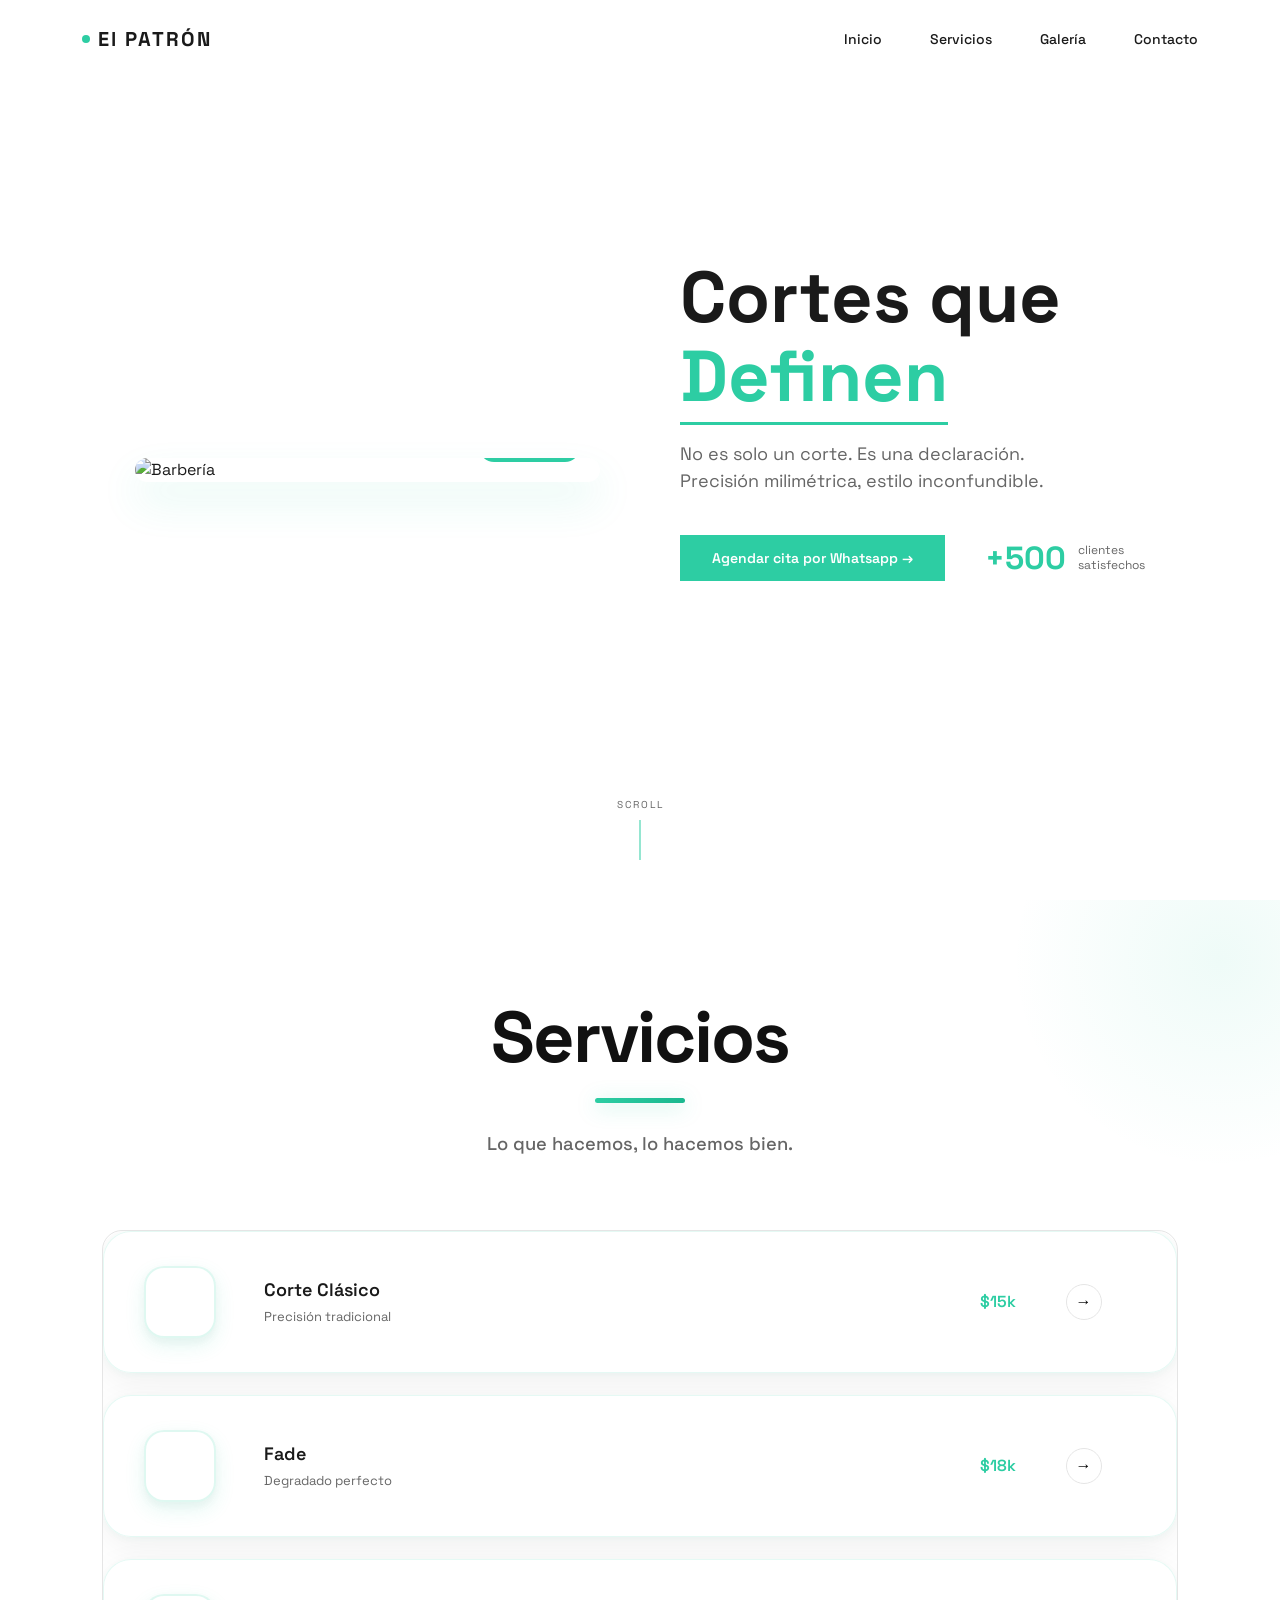
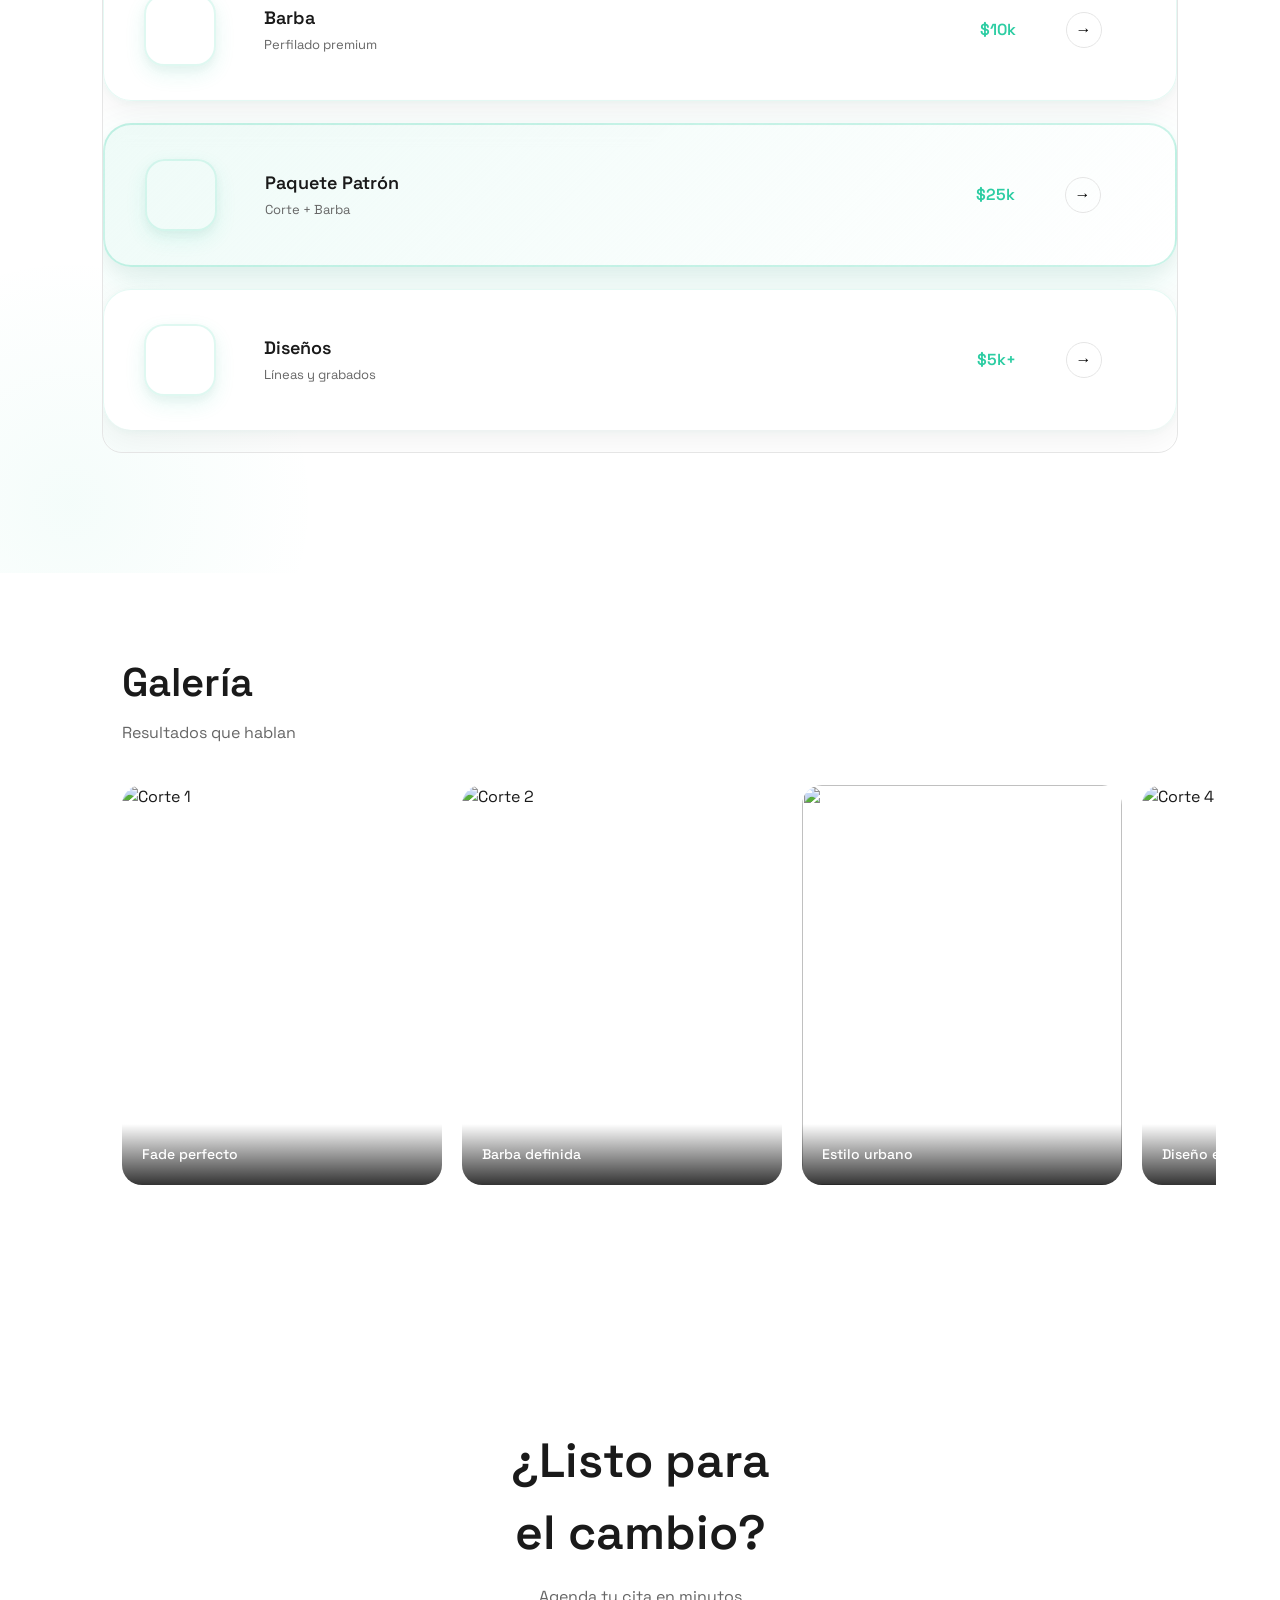
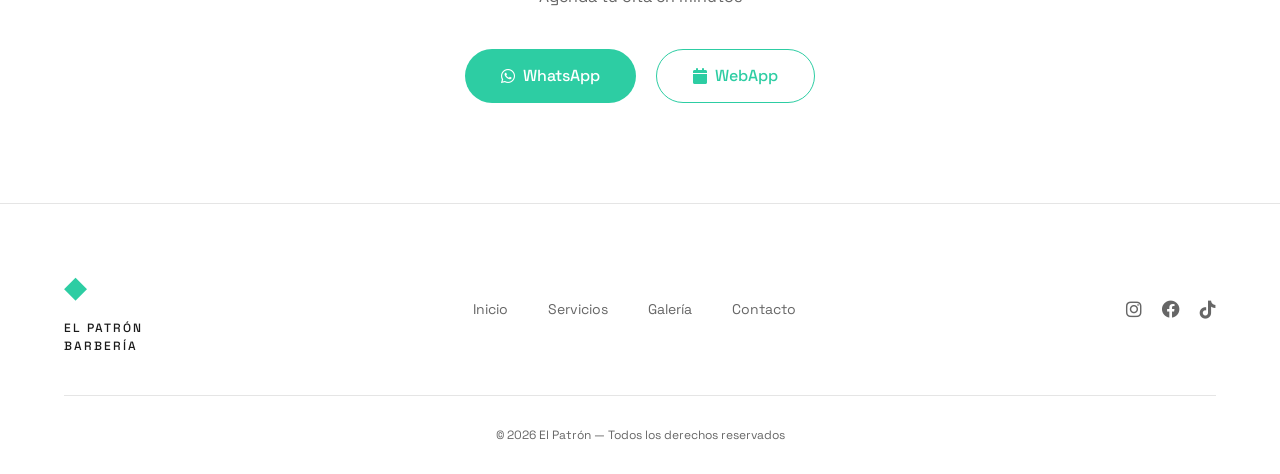
==== commit 52d41b50: "Add files via upload" ====
--- a/index.html
+++ b/index.html
@@ -1,452 +1,361 @@
 <!DOCTYPE html>
 <html lang="es">
 <head>
-    <meta charset="UTF-8">
-    <meta name="viewport" content="width=device-width, initial-scale=1.0, user-scalable=yes">
-    <title>Daniel Urrutia Eventos | Experiencias Inolvidables</title>
-    <!-- Google Fonts + Font Awesome -->
-    <link href="https://fonts.googleapis.com/css2?family=Inter:opsz,wght@14..32,300;14..32,400;14..32,500;14..32,600;14..32,700;14..32,800&family=Playfair+Display:wght@400;500;600;700;800;900&display=swap" rel="stylesheet">
-    <link rel="stylesheet" href="https://cdnjs.cloudflare.com/ajax/libs/font-awesome/6.0.0-beta3/css/all.min.css">
-    <link rel="stylesheet" href="styles.css">
+  <meta charset="UTF-8">
+  <meta name="viewport" content="width=device-width, initial-scale=1.0">
+  <title>El Patrón | Barbería</title>
+  <link rel="stylesheet" href="styles.css">
+  <link href="https://fonts.googleapis.com/css2?family=Space+Grotesk:wght@300;400;500;600;700&display=swap" rel="stylesheet">
+  <link rel="stylesheet" href="https://cdnjs.cloudflare.com/ajax/libs/font-awesome/6.0.0-beta3/css/all.min.css">
+  <meta name="viewport" content="width=device-width, initial-scale=1.0, maximum-scale=1.0, user-scalable=yes, viewport-fit=cover">
 </head>
 <body>
-    <header>
-        <div class="container header-flex">
-            <div class="logo">
-                <h1>DanielUrrutia<span>eventos</span></h1>
-                <p>EVENTOS INOLVIDABLES | CATÁLOGO 2026</p>
-            </div>
-            <nav class="nav-links">
-                <a href="#inicio">Inicio</a>
-                <a href="#servicios">Servicios</a>
-                <a href="#paquetes">Paquetes</a>
-                <a href="#efectos">Efectos</a>
-                <a href="#contacto">Contacto</a>
-            </nav>
-            <div class="contact-header">
-                <i class="fas fa-phone-alt"></i> 949 150 770
-                <i class="fab fa-instagram" style="margin-left: 12px;"></i> @DanielUrrutiaeventos
-            </div>
-        </div>
-    </header>
-
-    <main>
-        <!-- Hero Section -->
-        <section id="inicio" class="hero">
-            <div class="hero-content">
-                <div class="hero-tag">✨ CATÁLOGO 2026 ✨</div>
-                <h1 class="hero-title">EVENTOS <span>INOLVIDABLES</span></h1>
-                <div class="hero-phone">
-                    <i class=""></i> Daniel Urrutia
-                </div>
-                <button class="btn-whats" onclick="window.open('https://wa.me/51949150770','_blank')">
-                    <i class="fab fa-whatsapp"></i> Para más información
-                </button>
-            </div>
-        </section>
-
-        <!-- Quiénes Somos -->
-        <div class="container">
-            <section class="about-section">
-                <h2 class="section-title">¿Quiénes Somos?</h2>
-                <div class="about-grid">
-                    <div class="about-text">
-                        <p>En <strong>@DanielUrrutiaeventos</strong> convertimos cada celebración en recuerdos únicos. Somos especialistas en decoraciones de eventos y no solo eso, sino que la diversión, entretenimientos y lo moderno se combinan para darte un escenario donde todos se divierten.</p>
-                        <p>Potenciamos la magia y la tecnología, haciendo que tus eventos se conviertan en una experiencia inolvidable con la magia de efectos especiales y la tecnología avanzada.</p>
-                        <p>Nuestro equipo de <strong>ANIMADORES Y MAESTROS DE CEREMONIA PROFESIONALES</strong> se encarga de darle una dinámica y animación al público para que todos disfruten al máximo.</p>
-                        <p>Todo tipo de eventos, desde CUMPLEAÑOS, BODAS, EVENTOS CORPORATIVOS O FESTIVALES, <strong>@DanielUrrutiaeventos</strong> hace de tu evento una experiencia inolvidable y original.</p>
-                    </div>
-                    <div class="about-image">
-                        <img src="https://placehold.co/500x450/f5f0eb/8B4513?text=🎉+DANIEL+URRUTIA+EVENTOS&font=playfair" alt="Daniel Urrutia Eventos">
-                    </div>
-                </div>
-            </section>
-        </div>
-
-       
-
-               
-
-       
-
-        <!-- ============================================ -->
-        <!-- PAQUETES DETALLADOS COMPLETOS (CORREGIDO)     -->
-        <!-- ============================================ -->
-        <div class="container" id="paquetes">
-            <section class="packages-section">
-                <h2 class="section-title">Paquetes Plataforma 360°</h2>
-                <p class="section-sub">Gira y captura momentos únicos</p>
-                <div class="pack-grid">
-                    <!-- PAQUETE BÁSICO 360° -->
-                    <div class="pack-card">
-                        <img src="https://placehold.co/400x250/e8e4e0/8B4513?text=🎬+360+BÁSICO" alt="Paquete Básico" class="pack-img">
-                        <div class="pack-title">PAQUETE BÁSICO</div>
-                        <div class="pack-price">S/300</div>
-                        <ul class="pack-features">
-                            <li><i class="fas fa-check-circle"></i> Plataforma 360°</li>
-                            <li><i class="fas fa-check-circle"></i> Servicio 1 hora</li>
-                            <li><i class="fas fa-check-circle"></i> Videos personalizados</li>
-                            <li><i class="fas fa-check-circle"></i> 01 operador</li>
-                        </ul>
-                    </div>
-                    <!-- PAQUETE INTERMEDIO 360° -->
-                    <div class="pack-card">
-                        <img src="https://placehold.co/400x250/e8e4e0/8B4513?text=🎬+360+INTERMEDIO" alt="Paquete Intermedio" class="pack-img">
-                        <div class="pack-title">PAQUETE INTERMEDIO</div>
-                        <div class="pack-price">S/450</div>
-                        <ul class="pack-features">
-                            <li><i class="fas fa-check-circle"></i> Plataforma 360°</li>
-                            <li><i class="fas fa-check-circle"></i> Servicio 2 horas</li>
-                            <li><i class="fas fa-check-circle"></i> Música y marcos personalizados</li>
-                            <li><i class="fas fa-check-circle"></i> Videos ilimitados</li>
-                            <li><i class="fas fa-check-circle"></i> Los videos se envían al instante mediante código QR</li>
-                            <li><i class="fas fa-check-circle"></i> Accesorios para videos</li>
-                            <li><i class="fas fa-check-circle"></i> 01 efecto (máquina de humo o burbujas)</li>
-                            <li><i class="fas fa-check-circle"></i> Alfombra</li>
-                            <li><i class="fas fa-check-circle"></i> 01 operador</li>
-                        </ul>
-                    </div>
-                    <!-- PAQUETE PREMIUM 360° -->
-                    <div class="pack-card">
-                        <img src="https://placehold.co/400x250/e8e4e0/8B4513?text=🎬+360+PREMIUM" alt="Paquete Premium" class="pack-img">
-                        <div class="pack-title">PAQUETE PREMIUM</div>
-                        <div class="pack-price">S/800</div>
-                        <ul class="pack-features">
-                            <li><i class="fas fa-check-circle"></i> Plataforma 360°</li>
-                            <li><i class="fas fa-check-circle"></i> Domo LED RGB</li>
-                            <li><i class="fas fa-check-circle"></i> Servicio 3 horas</li>
-                            <li><i class="fas fa-check-circle"></i> Música y marcos personalizados</li>
-                            <li><i class="fas fa-check-circle"></i> Videos ilimitados</li>
-                            <li><i class="fas fa-check-circle"></i> Videos enviados al instante mediante QR</li>
-                            <li><i class="fas fa-check-circle"></i> Accesorios para videos</li>
-                            <li><i class="fas fa-check-circle"></i> Máquina de humo</li>
-                            <li><i class="fas fa-check-circle"></i> Máquina de burbujas</li>
-                            <li><i class="fas fa-check-circle"></i> 01 chispero</li>
-                        </ul>
-                    </div>
-                </div>
-            </section>
-        </div>
-
-        <!-- ESTACIÓN SELFIE PAQUETES -->
-        <div class="container">
-            <section>
-                <h2 class="section-title">Estación Selfie</h2>
-                <div class="pack-grid">
-                    <div class="pack-card">
-                        <img src="https://placehold.co/400x250/e8e4e0/8B4513?text=🤳+SELFIE+BÁSICO" alt="Selfie Básico" class="pack-img">
-                        <div class="pack-title">PAQUETE BÁSICO</div>
-                        <div class="pack-price">S/300</div>
-                        <ul class="pack-features">
-                            <li><i class="fas fa-check-circle"></i> Estación Selfie (Totem selfie con iPad Pro M4)</li>
-                            <li><i class="fas fa-check-circle"></i> 01 foto impresa tamaño jumbo</li>
-                            <li><i class="fas fa-check-circle"></i> Servicio 1 hora</li>
-                            <li><i class="fas fa-check-circle"></i> 01 operador</li>
-                        </ul>
-                    </div>
-                    <div class="pack-card">
-                        <img src="https://placehold.co/400x250/e8e4e0/8B4513?text=🤳+SELFIE+STANDARD" alt="Selfie Standard" class="pack-img">
-                        <div class="pack-title">PAQUETE STANDARD</div>
-                        <div class="pack-price">S/500</div>
-                        <ul class="pack-features">
-                            <li><i class="fas fa-check-circle"></i> Estación Selfie (Totem selfie con iPad Pro M4)</li>
-                            <li><i class="fas fa-check-circle"></i> 02 tiras de fotos</li>
-                            <li><i class="fas fa-check-circle"></i> Accesorios para fotos</li>
-                            <li><i class="fas fa-check-circle"></i> Fotos digitales para compartir</li>
-                            <li><i class="fas fa-check-circle"></i> Gifs animados</li>
-                            <li><i class="fas fa-check-circle"></i> Servicio 2 horas</li>
-                            <li><i class="fas fa-check-circle"></i> 01 operador</li>
-                        </ul>
-                    </div>
-                    <div class="pack-card">
-                        <img src="https://placehold.co/400x250/e8e4e0/8B4513?text=🪞+ESPEJITO+SELFIE" alt="Espejito Selfie" class="pack-img">
-                        <div class="pack-title">ESPEJITO SELFIE ÓSFI LIVE</div>
-                        <div class="pack-price">S/500</div>
-                        <ul class="pack-features">
-                            <li><i class="fas fa-check-circle"></i> Estación Selfie (Totem selfie con iPad Pro M4)</li>
-                            <li><i class="fas fa-check-circle"></i> 02 tiras de fotos</li>
-                            <li><i class="fas fa-check-circle"></i> Accesorios para fotos</li>
-                            <li><i class="fas fa-check-circle"></i> Fotos digitales</li>
-                            <li><i class="fas fa-check-circle"></i> Gifs animados</li>
-                            <li><i class="fas fa-check-circle"></i> Servicio 2 horas y media</li>
-                            <li><i class="fas fa-check-circle"></i> 01 operador</li>
-                        </ul>
-                    </div>
-                </div>
-            </section>
-        </div>
-
-        <!-- CABINA REVISTA VOGUE -->
-        <div class="container">
-            <section>
-                <h2 class="section-title">Cabina Revista Vogue</h2>
-                <div class="pack-grid">
-                    <div class="pack-card">
-                        <img src="https://placehold.co/400x250/e8e4e0/8B4513?text=📸+VOGUE+BÁSICO" alt="Vogue Básico" class="pack-img">
-                        <div class="pack-title">PAQUETE BÁSICO</div>
-                        <div class="pack-price">S/800</div>
-                        <ul class="pack-features">
-                            <li><i class="fas fa-check-circle"></i> Revista Vogue</li>
-                            <li><i class="fas fa-check-circle"></i> Vinil personalizado</li>
-                            <li><i class="fas fa-check-circle"></i> Duración 5 horas</li>
-                            <li><i class="fas fa-check-circle"></i> Iluminación LED</li>
-                        </ul>
-                    </div>
-                    <div class="pack-card">
-                        <img src="https://placehold.co/400x250/e8e4e0/8B4513?text=📸+VOGUE+STANDARD" alt="Vogue Standard" class="pack-img">
-                        <div class="pack-title">PAQUETE STANDARD</div>
-                        <div class="pack-price">S/1100</div>
-                        <ul class="pack-features">
-                            <li><i class="fas fa-check-circle"></i> Revista Vogue</li>
-                            <li><i class="fas fa-check-circle"></i> Vinil personalizado</li>
-                            <li><i class="fas fa-check-circle"></i> Photo Booth</li>
-                            <li><i class="fas fa-check-circle"></i> Fotos digitales y gifs animados</li>
-                            <li><i class="fas fa-check-circle"></i> Duración todo el evento</li>
-                            <li><i class="fas fa-check-circle"></i> Iluminación LED</li>
-                        </ul>
-                    </div>
-                    <div class="pack-card">
-                        <img src="https://placehold.co/400x250/e8e4e0/8B4513?text=📞+CABINA+LONDRES" alt="Cabina Londres" class="pack-img">
-                        <div class="pack-title">CABINA TELEFÓNICA ESTILO LONDRES</div>
-                        <div class="pack-price">S/350</div>
-                        <ul class="pack-features">
-                            <li><i class="fas fa-check-circle"></i> Cabina telefónica</li>
-                            <li><i class="fas fa-check-circle"></i> Audios ilimitados</li>
-                            <li><i class="fas fa-check-circle"></i> Duración 3 horas</li>
-                            <li><i class="fas fa-check-circle"></i> Iluminación LED</li>
-                        </ul>
-                    </div>
-                </div>
-            </section>
-        </div>
-
-        <!-- CABINA ESPEJO Y BUBBLE HOUSE -->
-        <div class="container">
-            <section>
-                <h2 class="section-title">Experiencias Adicionales</h2>
-                <div class="pack-grid">
-                    <div class="pack-card">
-                        <img src="https://placehold.co/400x250/e8e4e0/8B4513?text=🪞+ESPEJO+BIENVENIDA" alt="Espejo Bienvenida" class="pack-img">
-                        <div class="pack-title">ESPEJO BIENVENIDA</div>
-                        <div class="pack-price">S/200</div>
-                        <ul class="pack-features">
-                            <li><i class="fas fa-check-circle"></i> Espejo 1x2 m</li>
-                            <li><i class="fas fa-check-circle"></i> Vinil personalizado</li>
-                            <li><i class="fas fa-check-circle"></i> 6 horas de servicio</li>
-                            <li><i class="fas fa-check-circle"></i> Iluminación LED</li>
-                        </ul>
-                    </div>
-                    <div class="pack-card">
-                        <img src="https://placehold.co/400x250/e8e4e0/8B4513?text=🫧+BUBBLE+HOUSE" alt="Bubble House" class="pack-img">
-                        <div class="pack-title">BUBBLE HOUSE</div>
-                        <div class="pack-price">S/350</div>
-                        <ul class="pack-features">
-                            <li><i class="fas fa-check-circle"></i> Burbuja inflable gigante</li>
-                            <li><i class="fas fa-check-circle"></i> 60 globos colores a elección</li>
-                            <li><i class="fas fa-check-circle"></i> 3 horas de servicio</li>
-                        </ul>
-                    </div>
-                    <div class="pack-card">
-                        <img src="https://placehold.co/400x250/e8e4e0/8B4513?text=🎧+DJ+PROFESIONAL" alt="DJ" class="pack-img">
-                        <div class="pack-title">SONIDO Y LUCES INTELIGENTES</div>
-                        <div class="pack-price">Consultar</div>
-                        <ul class="pack-features">
-                            <li><i class="fas fa-check-circle"></i> Alquiler de SONIDOS Y LUCES INTELIGENTES</li>
-                            <li><i class="fas fa-check-circle"></i> STAFF DJ PARA TODO TIPO DE EVENTOS</li>
-                            <li><i class="fas fa-check-circle"></i> Maestro de Ceremonia</li>
-                        </ul>
-                    </div>
-                </div>
-            </section>
-        </div>
-
-        <!-- CARTUCHO DETONADOR Y CHISPEROS -->
-        <div class="container">
-            <section>
-                <h2 class="section-title">Cartuchos y Chisperos</h2>
-                <div class="price-list">
-                    <div class="price-item">
-                        <i class="fas fa-fire"></i>
-                        <strong>CARTUCHO DETONADOR</strong>
-                        <p>Chisperos de Flama</p>
-                        <span>04 unidades — S/200</span>
-                        <span>06 unidades — S/250</span>
-                        <span>08 unidades — S/320</span>
-                        <small>Incluye operador</small>
-                    </div>
-                    <div class="price-item">
-                        <i class="fas fa-snowflake"></i>
-                        <strong>Máquinas de Chisperos Fríos</strong>
-                        <p>Con Polvo Especial</p>
-                        <span>Hasta 04 — S/350</span>
-                    </div>
-                </div>
-            </section>
-        </div>
-
-        <!-- LANZAMIENTOS -->
-        <div class="container">
-            <section>
-                <h2 class="section-title">Lanzamientos</h2>
-                <div class="price-list">
-                    <div class="price-item">
-                        <i class="fas fa-ticket-alt"></i>
-                        <strong>PAPEL PICADO</strong>
-                        <span>01 tiro — S/90</span>
-                        <span>02 tiros — S/150</span>
-                    </div>
-                    <div class="price-item">
-                        <i class="fas fa-heart"></i>
-                        <strong>PAPEL MARIPOSA O CORAZONES</strong>
-                        <span>01 tiro — S/100</span>
-                        <span>02 tiros — S/150</span>
-                    </div>
-                    <div class="price-item">
-                        <i class="fas fa-star"></i>
-                        <strong>PAPEL METÁLICO</strong>
-                        <span>01 tiro — S/100</span>
-                        <span>02 tiros — S/150</span>
-                    </div>
-                </div>
-            </section>
-        </div>
-
-        <!-- MÁQUINAS DE BURBUJAS -->
-        <div class="container">
-            <section>
-                <h2 class="section-title">Máquinas de Burbujas</h2>
-                <div class="price-list">
-                    <div class="price-item">
-                        <i class="fas fa-bubble"></i>
-                        <strong>Máquina especial de burbujas con humo</strong>
-                        <span>Hasta 4 tiros — S/150</span>
-                    </div>
-                    <div class="price-item">
-                        <i class="fas fa-bubble"></i>
-                        <strong>Máquina de burbujas clásicas</strong>
-                        <span>Hasta 4 tiros — S/60</span>
-                    </div>
-                </div>
-            </section>
-        </div>
-
-        <!-- EXPLOSIÓN DE GLOBOS -->
-        <div class="container">
-            <section>
-                <h2 class="section-title">Explosión de Globos</h2>
-                <div class="explosion-card">
-                    <div class="explosion-info">
-                        <i class="fas fa-balloon"></i>
-                        <h3>EXPLOSIÓN DE GLOBOS</h3>
-                        <p>Al detonar el globo principal se liberan decenas de globos pequeños que se elevan al cielo haciendo un espectáculo increíble.</p>
-                        <p><strong>04 bases de globos gigantes rellenos con globos inflados con helio</strong></p>
-                        <div class="precio-destacado">S/350</div>
-                        <small>EL PRECIO VARÍA SEGÚN LA CANTIDAD DE GLOBOS</small>
-                    </div>
-                </div>
-            </section>
-        </div>
-
-        <!-- MÁQUINA DE NEBLINA BAJA + LÁSER -->
-        <div class="container">
-            <section>
-                <h2 class="section-title">Efectos Especiales</h2>
-                <div class="efecto-destacado">
-                    <div class="efecto-info">
-                        <i class="fas fa-lightbulb"></i>
-                        <h3>MÁQUINA DE NEBLINA BAJA + LÁSER MÁGICO</h3>
-                        <p>EFECTOS ESPECIALES - Incluye operador</p>
-                        <p>Este efecto es perfecto para momentos clave, como el baile y cuando se combina con humo y jets de fuego frío, logramos un impacto inolvidable.</p>
-                        <ul>
-                            <li>✨ 01 láser de última generación</li>
-                            <li>✨ 01 máquina de niebla baja</li>
-                            <li>✨ 01 máquina lanza confeti</li>
-                        </ul>
-                        <div class="precio-destacado">S/400</div>
-                    </div>
-                </div>
-            </section>
-        </div>
-
-        <!-- EFECTOS ESPECIALES GRID -->
-        <div class="container">
-            <section>
-                <h2 class="section-title">Más Efectos Especiales</h2>
-                <div class="efectos-grid">
-                    <div class="efecto-card">
-                        <img src="https://placehold.co/400x300/e8e4e0/8B4513?text=🌈+HUMO+DE+COLORES" alt="Humo de Colores">
-                        <h3>Humo de Colores</h3>
-                        <p>Efecto vibrante y colorido para momentos mágicos</p>
-                        <span class="efecto-precio">Consultar</span>
-                    </div>
-                    <div class="efecto-card">
-                        <img src="https://placehold.co/400x300/e8e4e0/8B4513?text=🎈+AÉREO+DE+COLORES" alt="Aéreo de Colores">
-                        <h3>Aéreo de Colores</h3>
-                        <p>Explosión de globos que se elevan al cielo</p>
-                        <span class="efecto-precio">S/350</span>
-                    </div>
-                    <div class="efecto-card">
-                        <img src="https://placehold.co/400x300/e8e4e0/8B4513?text=🎆+FUEGOS+ARTIFICIALES" alt="Fuegos Artificiales">
-                        <h3>Fuegos Artificiales para Bodas</h3>
-                        <p>Pirotecnia profesional</p>
-                        <span class="efecto-precio">Consultar</span>
-                    </div>
-                    <div class="efecto-card">
-                        <img src="https://placehold.co/400x300/e8e4e0/8B4513?text=🔥+PIROTECNIA+HUMO" alt="Pirotecnia Humo">
-                        <h3>Pirotecnia Humo</h3>
-                        <p>Efectos con humo profesional</p>
-                        <span class="efecto-precio">Consultar</span>
-                    </div>
-                </div>
-            </section>
-        </div>
-
-        <!-- CONTACTO -->
-        <div class="container" id="contacto">
-            <section class="contact-section">
-                <h2 class="section-title">¿Listo para tu evento inolvidable?</h2>
-                <div class="contacto-box">
-                    <div class="contacto-info">
-                        <i class="fab fa-instagram"></i>
-                        <h3>@DanielUrrutiaeventos</h3>
-                        <p>Síguenos y descubre nuestros trabajos</p>
-                    </div>
-                    <div class="contacto-info">
-                        <i class="fab fa-whatsapp"></i>
-                        <h3>949 150 770</h3>
-                        <p>Llama o escribe para cotizar</p>
-                    </div>
-                    <div class="contacto-info">
-                        <i class="fas fa-envelope"></i>
-                        <h3>danielurrutiaeventos@gmail.com</h3>
-                        <p>Escríbenos para más información</p>
-                    </div>
-                </div>
-                <div class="contacto-button">
-                    <button class="btn-whats btn-large" onclick="window.open('https://wa.me/51949150770','_blank')">
-                        <i class="fab fa-whatsapp"></i> Cotiza tu evento ahora
-                    </button>
-                </div>
-                <p class="contacto-extra">✨ Todos los paquetes incluyen asesoría personalizada ✨</p>
-            </section>
-        </div>
-    </main>
-
-    <footer>
-        <div class="container">
-            <div class="social-icons">
-                <a href="https://instagram.com/DanielUrrutiaeventos" target="_blank"><i class="fab fa-instagram"></i></a>
-                <a href="https://wa.me/51949150770" target="_blank"><i class="fab fa-whatsapp"></i></a>
-                <a href="#"><i class="fab fa-facebook"></i></a>
-                <a href="#"><i class="fab fa-tiktok"></i></a>
-                <a href="#"><i class="fab fa-youtube"></i></a>
-            </div>
-            <p>📸 @DanielUrrutiaeventos | EVENTOS INOLVIDABLES - CATÁLOGO 2026</p>
-            <p class="footer-description">Animadores, efectos especiales, cabinas 360°, estación selfie, humo de colores, explosión de globos y mucho más.</p>
-            <p class="footer-copyright">&copy; 2026 Daniel Urrutia Eventos — Magia y tecnología para tu celebración</p>
-        </div>
-    </footer>
-
-    <script src="script.js"></script>
+
+  <!-- Loader -->
+  <div class="loader">
+    <div class="loader-circle"></div>
+    <div class="loader-text">EL PATRÓN "BARBERIA" </div>
+  </div>
+
+  <!-- Navbar minimalista -->
+  <nav class="navbar">
+    <div class="nav-container">
+      <div class="logo">
+        <span class="logo-dot"></span>
+        El PATRÓN
+      </div>
+      <div class="nav-links">
+        <a href="#inicio" class="nav-link">Inicio</a>
+        <a href="#servicios" class="nav-link">Servicios</a>
+        <a href="#galeria" class="nav-link">Galería</a>
+        <a href="#contacto" class="nav-link">Contacto</a>
+      </div>
+      <button class="menu-toggle">
+        <span></span>
+        <span></span>
+        <span></span>
+      </button>
+    </div>
+  </nav>
+
+  <!-- Hero - Imagen arriba -->
+  <section id="inicio" class="hero">
+    <div class="hero-grid">
+      <div class="hero-image">
+        <div class="image-frame">
+          <img src="https://images.unsplash.com/photo-1599351431202-1e0f0137899a?w=400&h=500&fit=crop" alt="Barbería">
+          <div class="image-tag">
+            <i class="fas fa-scissors"></i> EST. 2026
+          </div>
+        </div>
+      </div>
+      <div class="hero-text">
+        
+        <h1 class="hero-title">
+          Cortes que<br>
+          <span>Definen</span>
+        </h1>
+        <p class="hero-desc">No es solo un corte. Es una declaración. Precisión milimétrica, estilo inconfundible.</p>
+        <div class="hero-actions">
+          <button class="btn-primary" id="agendarBtn">Agendar cita por Whatsapp →</button>
+          <div class="hero-info">
+            <span>+500</span>
+            <p>clientes<br>satisfechos</p>
+          </div>
+        </div>
+      </div>
+    </div>
+    <div class="hero-scroll">
+      <span>SCROLL</span>
+      <div class="scroll-line"></div>
+    </div>
+  </section>
+
+
+
+
+
+
+  <!-- Servicios - Layout único -->
+  <section id="servicios" class="services">
+    <div class="services-header">
+      
+      <h2>Servicios</h2>
+      <p>Lo que hacemos, lo hacemos bien.</p>
+    </div>
+    
+    <div class="services-list">
+      <div class="service-item">
+        <div class="service-num">01</div>
+        <div class="service-info">
+          <h3>Corte Clásico</h3>
+          <p>Precisión tradicional</p>
+        </div>
+        <div class="service-price">$15k</div>
+        <button class="service-btn">→</button>
+      </div>
+      
+      <div class="service-item">
+        <div class="service-num">02</div>
+        <div class="service-info">
+          <h3>Fade</h3>
+          <p>Degradado perfecto</p>
+        </div>
+        <div class="service-price">$18k</div>
+        <button class="service-btn">→</button>
+      </div>
+      
+      <div class="service-item">
+        <div class="service-num">03</div>
+        <div class="service-info">
+          <h3>Barba</h3>
+          <p>Perfilado premium</p>
+        </div>
+        <div class="service-price">$10k</div>
+        <button class="service-btn">→</button>
+      </div>
+      
+      <div class="service-item featured-service">
+        <div class="service-num">04</div>
+        <div class="service-info">
+          <h3>Paquete Patrón</h3>
+          <p>Corte + Barba</p>
+        </div>
+        <div class="service-price">$25k</div>
+        <button class="service-btn">→</button>
+      </div>
+      
+      <div class="service-item">
+        <div class="service-num">05</div>
+        <div class="service-info">
+          <h3>Diseños</h3>
+          <p>Líneas y grabados</p>
+        </div>
+        <div class="service-price">$5k+</div>
+        <button class="service-btn">→</button>
+      </div>
+    </div>
+  </section>
+
+
+
+
+
+
+
+  <!-- Galería horizontal -->
+  <section id="galeria" class="gallery">
+    <div class="gallery-header">
+      
+      <h2>Galería</h2>
+      <p>Resultados que hablan</p>
+    </div>
+    
+    <div class="gallery-scroll">
+      <div class="gallery-track">
+        <div class="gallery-card">
+          <img src="https://images.unsplash.com/photo-1599351431202-1e0f0137899a?w=400&h=500&fit=crop" alt="Corte 1">
+          <div class="card-caption">Fade perfecto</div>
+        </div>
+        <div class="gallery-card">
+          <img src="https://images.unsplash.com/photo-1621605815971-fbc98d665033?w=400&h=500&fit=crop" alt="Corte 2">
+          <div class="card-caption">Barba definida</div>
+        </div>
+        <div class="gallery-card">
+          <img src="https://images.unsplash.com/photo-1503951914875-452162b0f3f1?auto=format&fit=crop&w=300&q=80">
+          <div class="card-caption">Estilo urbano</div>
+        </div>
+        <div class="gallery-card">
+          <img src="https://images.unsplash.com/photo-1585747860715-2ba37e788475?w=400&h=500&fit=crop" alt="Corte 4">
+          <div class="card-caption">Diseño exclusivo</div>
+        </div>
+      </div>
+    </div>
+  </section>
+
+  <!-- CTA -->
+  <section id="contacto" class="cta">
+    <div class="cta-container">
+     
+      <h2>¿Listo para<br>el cambio?</h2>
+      <p>Agenda tu cita en minutos</p>
+      <div class="cta-buttons">
+        <a href="#" class="cta-wa">
+          <i class="fab fa-whatsapp"></i> WhatsApp
+        </a>
+        <a href="#" class="cta-web">
+          <i class="fas fa-calendar"></i> WebApp
+        </a>
+      </div>
+    </div>
+  </section>
+
+  <!-- Footer -->
+  <footer class="footer">
+    <div class="footer-container">
+      <div class="footer-brand">
+        <div class="brand-mark">◆</div>
+        <p>EL PATRÓN<br>BARBERÍA</p>
+      </div>
+      <div class="footer-links">
+        <a href="#inicio">Inicio</a>
+        <a href="#servicios">Servicios</a>
+        <a href="#galeria">Galería</a>
+        <a href="#contacto">Contacto</a>
+      </div>
+      <div class="footer-social">
+        <a href="#"><i class="fab fa-instagram"></i></a>
+        <a href="#"><i class="fab fa-facebook"></i></a>
+        <a href="#"><i class="fab fa-tiktok"></i></a>
+      </div>
+    </div>
+    <div class="footer-bottom">
+      <p>© 2026 El Patrón — Todos los derechos reservados</p>
+    </div>
+  </footer>
+
+  <!-- Modal -->
+  <div class="modal" id="reservaModal">
+    <div class="modal-content">
+      <div class="modal-header">
+        <h3>Agendar cita</h3>
+        <button class="modal-close">×</button>
+      </div>
+      <div class="modal-body">
+        <input type="text" placeholder="Nombre completo" id="clientName">
+        <input type="tel" placeholder="WhatsApp" id="clientPhone">
+        <input type="datetime-local" id="clientDate">
+      </div>
+      <div class="modal-footer">
+        <button class="btn-cancel modal-cancel">Cancelar</button>
+        <button class="btn-confirm modal-confirm">Confirmar</button>
+      </div>
+    </div>
+  </div>
+
+  <script>
+
+
+// Loader
+window.addEventListener('load', () => {
+  const loader = document.querySelector('.loader');
+  setTimeout(() => {
+    loader.classList.add('fade-out');
+  }, 800);
+});
+
+// Navbar scroll
+window.addEventListener('scroll', () => {
+  const navbar = document.querySelector('.navbar');
+  if (window.scrollY > 50) {
+    navbar.classList.add('scrolled');
+  } else {
+    navbar.classList.remove('scrolled');
+  }
+});
+
+// Mobile menu
+const menuToggle = document.querySelector('.menu-toggle');
+const navLinks = document.querySelector('.nav-links');
+
+menuToggle?.addEventListener('click', () => {
+  navLinks.classList.toggle('active');
+  menuToggle.classList.toggle('active');
+});
+
+document.querySelectorAll('.nav-link').forEach(link => {
+  link.addEventListener('click', () => {
+    navLinks.classList.remove('active');
+  });
+});
+
+// Modal
+const modal = document.getElementById('reservaModal');
+let selectedService = null;
+
+document.querySelectorAll('.service-btn').forEach(btn => {
+  btn.addEventListener('click', (e) => {
+    const item = btn.closest('.service-item');
+    const serviceName = item.querySelector('h3').innerText;
+    const servicePrice = item.querySelector('.service-price').innerText;
+    selectedService = { name: serviceName, price: servicePrice };
+    modal.classList.add('active');
+  });
+});
+
+document.getElementById('agendarBtn')?.addEventListener('click', () => {
+  selectedService = { name: 'Consulta personalizada', price: 'A convenir' };
+  modal.classList.add('active');
+});
+
+document.querySelectorAll('.modal-close, .modal-cancel').forEach(btn => {
+  btn.addEventListener('click', () => {
+    modal.classList.remove('active');
+  });
+});
+
+modal?.addEventListener('click', (e) => {
+  if (e.target === modal) {
+    modal.classList.remove('active');
+  }
+});
+
+document.querySelector('.modal-confirm')?.addEventListener('click', () => {
+  const name = document.getElementById('clientName').value;
+  const phone = document.getElementById('clientPhone').value;
+  const date = document.getElementById('clientDate').value;
+  
+  if (!name || !phone || !date) {
+    alert('Completa todos los campos');
+    return;
+  }
+  
+  const message = `Hola! Quiero agendar en El Patrón.%0A%0A Servicio: ${selectedService?.name}%0A Precio: ${selectedService?.price}%0A Nombre: ${name}%0A Teléfono: ${phone}%0A Fecha: ${date}`;
+  
+  window.open(`https://wa.me/57300000000?text=${message}`, '_blank');
+  
+  modal.classList.remove('active');
+  
+  document.getElementById('clientName').value = '';
+  document.getElementById('clientPhone').value = '';
+  document.getElementById('clientDate').value = '';
+});
+
+// Smooth scroll
+document.querySelectorAll('a[href^="#"]').forEach(anchor => {
+  anchor.addEventListener('click', function(e) {
+    e.preventDefault();
+    const target = document.querySelector(this.getAttribute('href'));
+    target?.scrollIntoView({ behavior: 'smooth' });
+  });
+});
+
+// Gallery card click
+document.querySelectorAll('.gallery-card').forEach(card => {
+  card.addEventListener('click', () => {
+    alert('✨ Próximamente: Galería completa');
+  });
+});
+
+// Animation on scroll
+const observer = new IntersectionObserver((entries) => {
+  entries.forEach(entry => {
+    if (entry.isIntersecting) {
+      entry.target.style.opacity = '1';
+      entry.target.style.transform = 'translateY(0)';
+    }
+  });
+}, { threshold: 0.1 });
+
+document.querySelectorAll('.service-item, .gallery-card, .cta-container').forEach(el => {
+  el.style.opacity = '0';
+  el.style.transform = 'translateY(20px)';
+  el.style.transition = 'opacity 0.5s ease, transform 0.5s ease';
+  observer.observe(el);
+});
+
+
+
+  </script>
 </body>
 </html>
--- a/styles.css
+++ b/styles.css
@@ -1,904 +1,1499 @@
 * {
-    margin: 0;
-    padding: 0;
-    box-sizing: border-box;
+  margin: 0;
+  padding: 0;
+  box-sizing: border-box;
+}
+
+:root {
+  --primary: #2DCDA3;
+  --primary-dark: #22B389;
+  --primary-light: #6BDFC2;
+  --bg: #FFFFFF;
+  --text: #1A1A1A;
+  --text-light: #666666;
+  --border: #E5E5E5;
+  --shadow: 0 10px 30px rgba(45, 205, 163, 0.08);
+  --shadow-hover: 0 20px 40px rgba(45, 205, 163, 0.12);
+  --transition: all 0.3s cubic-bezier(0.2, 0.9, 0.4, 1.1);
 }
 
 body {
-    font-family: 'Inter', sans-serif;
-    background: #ffffff;
-    color: #2c2c2c;
-    scroll-behavior: smooth;
-}
-
-h1, h2, h3, .logo, .nav-links a, .hero-title, .section-title, .pack-title {
-    font-family: 'Playfair Display', serif;
-}
-
-.container {
-    max-width: 1400px;
-    margin: 0 auto;
-    padding: 0 24px;
-}
-
-/* Header */
-header {
-    background: rgba(255, 255, 255, 0.98);
-    backdrop-filter: blur(12px);
-    position: fixed;
-    width: 100%;
-    top: 0;
-    z-index: 1000;
-    padding: 16px 0;
-    border-bottom: 1px solid rgba(139, 69, 19, 0.15);
-    box-shadow: 0 2px 20px rgba(0, 0, 0, 0.03);
-}
-
-.header-flex {
-    display: flex;
-    justify-content: space-between;
-    align-items: center;
-    flex-wrap: wrap;
-    gap: 20px;
-}
-
-.logo h1 {
-    font-size: 1.6rem;
-    letter-spacing: 1px;
-    color: #2c2c2c;
-}
-
-.logo h1 span {
-    color: #8B4513;
-}
-
-.logo p {
-    font-size: 0.7rem;
-    letter-spacing: 2px;
-    opacity: 0.6;
-    color: #666;
+  font-family: 'Space Grotesk', sans-serif;
+  background: var(--bg);
+  color: var(--text);
+  line-height: 1.5;
+}
+
+/* Loader */
+.loader {
+  position: fixed;
+  top: 0;
+  left: 0;
+  width: 100%;
+  height: 100%;
+  background: var(--bg);
+  display: flex;
+  flex-direction: column;
+  justify-content: center;
+  align-items: center;
+  z-index: 9999;
+  transition: opacity 0.5s;
+}
+
+.loader.fade-out {
+  opacity: 0;
+  pointer-events: none;
+}
+
+.loader-circle {
+  width: 40px;
+  height: 40px;
+  border: 2px solid var(--border);
+  border-top-color: var(--primary);
+  border-radius: 50%;
+  animation: spin 0.8s linear infinite;
+}
+
+@keyframes spin {
+  to { transform: rotate(360deg); }
+}
+
+.loader-text {
+  margin-top: 20px;
+  font-size: 12px;
+  letter-spacing: 4px;
+  font-weight: 500;
+  color: var(--text-light);
+}
+
+/* Navbar */
+.navbar {
+  position: fixed;
+  top: 0;
+  width: 100%;
+  z-index: 1000;
+  padding: 24px 0;
+  background: transparent;
+  transition: var(--transition);
+}
+
+.navbar.scrolled {
+  background: var(--bg);
+  padding: 16px 0;
+  box-shadow: var(--shadow);
+}
+
+.nav-container {
+  max-width: 1400px;
+  margin: 0 auto;
+  padding: 0 5%;
+  display: flex;
+  justify-content: space-between;
+  align-items: center;
+}
+
+.logo {
+  font-size: 20px;
+  font-weight: 700;
+  letter-spacing: 2px;
+  display: flex;
+  align-items: center;
+  gap: 8px;
+}
+
+.logo-dot {
+  width: 8px;
+  height: 8px;
+  background: var(--primary);
+  border-radius: 50%;
+  display: inline-block;
 }
 
 .nav-links {
-    display: flex;
-    gap: 32px;
-    flex-wrap: wrap;
-}
-
-.nav-links a {
-    color: #2c2c2c;
-    text-decoration: none;
-    font-weight: 500;
-    transition: 0.3s;
-    font-size: 0.95rem;
-}
-
-.nav-links a:hover {
-    color: #8B4513;
-}
-
-.contact-header {
-    font-weight: 500;
-    background: rgba(139, 69, 19, 0.08);
-    padding: 8px 18px;
-    border-radius: 40px;
-    font-size: 0.85rem;
-    color: #8B4513;
-}
-
-.contact-header i {
-    margin-right: 6px;
-    color: #8B4513;
+  display: flex;
+  gap: 48px;
+}
+
+.nav-link {
+  color: var(--text);
+  text-decoration: none;
+  font-size: 14px;
+  font-weight: 500;
+  transition: var(--transition);
+}
+
+.nav-link:hover {
+  color: var(--primary);
+}
+
+.menu-toggle {
+  display: none;
+  flex-direction: column;
+  gap: 6px;
+  background: none;
+  border: none;
+  cursor: pointer;
+}
+
+.menu-toggle span {
+  width: 24px;
+  height: 2px;
+  background: var(--text);
+  transition: var(--transition);
 }
 
 /* Hero */
 .hero {
-    min-height: 100vh;
-    background: linear-gradient(rgba(0, 0, 0, 0.5), rgba(0, 0, 0, 0.5)), 
-                url('imagenes/fondo.jpg');
-    display: flex;
+  min-height: 100vh;
+  display: flex;
+  align-items: center;
+  padding: 120px 5% 80px;
+  position: relative;
+}
+
+.hero-grid {
+  max-width: 1400px;
+  margin: 0 auto;
+  display: grid;
+  grid-template-columns: 1fr 1fr;
+  gap: 80px;
+  align-items: center;
+}
+
+.hero-image {
+  animation: fadeUp 0.8s ease;
+}
+
+.image-frame {
+  position: relative;
+  border-radius: 30px;
+  overflow: hidden;
+  box-shadow: var(--shadow-hover);
+}
+
+.image-frame img {
+  width: 100%;
+  height: auto;
+  display: block;
+  transition: transform 0.5s ease;
+}
+
+.image-frame:hover img {
+  transform: scale(1.03);
+}
+
+.image-tag {
+  position: absolute;
+  bottom: 20px;
+  right: 20px;
+  background: var(--primary);
+  color: white;
+  padding: 6px 14px;
+  font-size: 12px;
+  font-weight: 500;
+  border-radius: 50px;
+  display: flex;
+  align-items: center;
+  gap: 6px;
+}
+
+.hero-number {
+  font-size: 80px;
+  font-weight: 700;
+  color: var(--primary);
+  opacity: 0.15;
+  line-height: 1;
+  margin-bottom: 20px;
+}
+
+.hero-title {
+  font-size: clamp(48px, 6vw, 72px);
+   margin-top: -100px;
+  font-weight: 700;
+  line-height: 1.1;
+  margin-bottom: 24px;
+}
+
+.hero-title span {
+  color: var(--primary);
+  border-bottom: 3px solid var(--primary);
+}
+
+.hero-desc {
+  font-size: 18px;
+  color: var(--text-light);
+  margin-bottom: 40px;
+  max-width: 400px;
+}
+
+.hero-actions {
+  display: flex;
+  align-items: center;
+  gap: 40px;
+}
+
+.btn-primary {
+  background: var(--primary);
+  color: white;
+  border: none;
+  padding: 14px 32px;
+  font-size: 14px;
+  font-weight: 600;
+  cursor: pointer;
+  transition: var(--transition);
+  font-family: 'Space Grotesk', sans-serif;
+}
+
+.btn-primary:hover {
+  background: var(--primary-dark);
+  transform: translateY(-2px);
+}
+
+.hero-info {
+  display: flex;
+  align-items: center;
+  gap: 12px;
+}
+
+.hero-info span {
+  font-size: 32px;
+  font-weight: 700;
+  color: var(--primary);
+}
+
+.hero-info p {
+  font-size: 12px;
+  line-height: 1.3;
+  color: var(--text-light);
+}
+
+.hero-scroll {
+  position: absolute;
+  bottom: 40px;
+  left: 50%;
+  transform: translateX(-50%);
+  text-align: center;
+  display: flex;
+  flex-direction: column;
+  align-items: center;
+  gap: 8px;
+}
+
+.hero-scroll span {
+  font-size: 10px;
+  letter-spacing: 2px;
+  color: var(--text-light);
+}
+
+.scroll-line {
+  width: 1px;
+  height: 40px;
+  background: var(--primary);
+  animation: scrollDown 1.5s ease infinite;
+}
+
+@keyframes scrollDown {
+  0%, 100% {
+    transform: scaleY(1);
+    opacity: 1;
+  }
+  50% {
+    transform: scaleY(0.5);
+    opacity: 0.3;
+  }
+}
+
+@keyframes fadeUp {
+  from {
+    opacity: 0;
+    transform: translateY(30px);
+  }
+  to {
+    opacity: 1;
+    transform: translateY(0);
+  }
+}
+
+/* Services */
+.services {
+  padding: 100px 5%;
+  max-width: 1400px;
+  margin: 0 auto;
+}
+
+.services-header {
+  margin-bottom: 60px;
+}
+
+.services-badge {
+  font-size: 60px;
+  font-weight: 700;
+  color: var(--primary);
+  opacity: 0.2;
+  line-height: 1;
+}
+
+.services-header h2 {
+  font-size: 40px;
+  font-weight: 600;
+  margin-top: -20px;
+}
+
+.services-header p {
+  color: var(--text-light);
+  margin-top: 8px;
+}
+
+.services-list {
+  display: flex;
+  flex-direction: column;
+  gap: 0;
+  border: 1px solid var(--border);
+  border-radius: 20px;
+  overflow: hidden;
+}
+
+.service-item {
+  display: grid;
+  grid-template-columns: 60px 1fr auto auto;
+  align-items: center;
+  padding: 24px 30px;
+  border-bottom: 1px solid var(--border);
+  transition: var(--transition);
+  background: var(--bg);
+}
+
+.service-item:last-child {
+  border-bottom: none;
+}
+
+.service-item:hover {
+  background: rgba(45, 205, 163, 0.03);
+  padding-left: 40px;
+}
+
+.featured-service {
+  background: rgba(45, 205, 163, 0.05);
+  border-left: 3px solid var(--primary);
+}
+
+.service-num {
+  font-size: 14px;
+  font-weight: 500;
+  color: var(--primary);
+}
+
+.service-info h3 {
+  font-size: 18px;
+  font-weight: 600;
+  margin-bottom: 4px;
+}
+
+.service-info p {
+  font-size: 13px;
+  color: var(--text-light);
+}
+
+.service-price {
+  font-weight: 600;
+  color: var(--primary);
+  margin-right: 20px;
+}
+
+.service-btn {
+  width: 36px;
+  height: 36px;
+  border-radius: 50%;
+  background: transparent;
+  border: 1px solid var(--border);
+  cursor: pointer;
+  transition: var(--transition);
+  font-size: 16px;
+}
+
+.service-btn:hover {
+  background: var(--primary);
+  color: white;
+  border-color: var(--primary);
+}
+
+/* Gallery */
+.gallery {
+  padding: 100px 5%;
+  background: var(--bg);
+  overflow-x: hidden;
+}
+
+.gallery-header {
+  max-width: 1400px;
+  margin: 0 auto 40px;
+  padding: 0 5%;
+}
+
+.gallery-badge {
+  font-size: 60px;
+  font-weight: 700;
+  color: var(--primary);
+  opacity: 0.2;
+  line-height: 1;
+}
+
+.gallery-header h2 {
+  font-size: 40px;
+  font-weight: 600;
+  margin-top: -20px;
+}
+
+.gallery-header p {
+  color: var(--text-light);
+  margin-top: 8px;
+}
+
+.gallery-scroll {
+  overflow-x: auto;
+  scrollbar-width: none;
+  padding-bottom: 20px;
+}
+
+.gallery-scroll::-webkit-scrollbar {
+  display: none;
+}
+
+.gallery-track {
+  display: flex;
+  gap: 20px;
+  width: max-content;
+  padding: 0 5%;
+}
+
+.gallery-card {
+  width: 320px;
+  flex-shrink: 0;
+  position: relative;
+  border-radius: 20px;
+  overflow: hidden;
+  transition: var(--transition);
+}
+
+.gallery-card img {
+  width: 100%;
+  height: 400px;
+  object-fit: cover;
+  display: block;
+}
+
+.gallery-card:hover {
+  transform: translateY(-8px);
+}
+
+.card-caption {
+  position: absolute;
+  bottom: 0;
+  left: 0;
+  right: 0;
+  background: linear-gradient(to top, rgba(0,0,0,0.8), transparent);
+  color: white;
+  padding: 20px;
+  font-size: 14px;
+  font-weight: 500;
+}
+
+/* CTA */
+.cta {
+  padding: 100px 5%;
+  text-align: center;
+}
+
+.cta-container {
+  max-width: 700px;
+  margin: 0 auto;
+}
+
+.cta-badge {
+  font-size: 60px;
+  font-weight: 700;
+  color: var(--primary);
+  opacity: 0.2;
+  line-height: 1;
+}
+
+.cta h2 {
+  font-size: clamp(32px, 5vw, 48px);
+  font-weight: 600;
+  margin: 20px 0 16px;
+}
+
+.cta p {
+  color: var(--text-light);
+  margin-bottom: 40px;
+}
+
+.cta-buttons {
+  display: flex;
+  gap: 20px;
+  justify-content: center;
+  flex-wrap: wrap;
+}
+
+.cta-wa, .cta-web {
+  padding: 14px 36px;
+  border-radius: 50px;
+  text-decoration: none;
+  font-weight: 500;
+  transition: var(--transition);
+  display: inline-flex;
+  align-items: center;
+  gap: 8px;
+}
+
+.cta-wa {
+  background: var(--primary);
+  color: white;
+}
+
+.cta-wa:hover {
+  background: var(--primary-dark);
+  transform: translateY(-2px);
+}
+
+.cta-web {
+  background: transparent;
+  border: 1px solid var(--primary);
+  color: var(--primary);
+}
+
+.cta-web:hover {
+  background: var(--primary);
+  color: white;
+  transform: translateY(-2px);
+}
+
+/* Footer */
+.footer {
+  background: var(--bg);
+  border-top: 1px solid var(--border);
+  padding: 60px 5% 30px;
+}
+
+.footer-container {
+  max-width: 1400px;
+  margin: 0 auto;
+  display: flex;
+  justify-content: space-between;
+  align-items: center;
+  flex-wrap: wrap;
+  gap: 30px;
+  padding-bottom: 40px;
+}
+
+.brand-mark {
+  font-size: 30px;
+  color: var(--primary);
+  margin-bottom: 10px;
+}
+
+.footer-brand p {
+  font-size: 12px;
+  letter-spacing: 2px;
+  font-weight: 500;
+}
+
+.footer-links {
+  display: flex;
+  gap: 40px;
+}
+
+.footer-links a {
+  text-decoration: none;
+  color: var(--text-light);
+  font-size: 14px;
+  transition: var(--transition);
+}
+
+.footer-links a:hover {
+  color: var(--primary);
+}
+
+.footer-social {
+  display: flex;
+  gap: 20px;
+}
+
+.footer-social a {
+  color: var(--text-light);
+  font-size: 18px;
+  transition: var(--transition);
+}
+
+.footer-social a:hover {
+  color: var(--primary);
+  transform: translateY(-2px);
+}
+
+.footer-bottom {
+  text-align: center;
+  padding-top: 30px;
+  border-top: 1px solid var(--border);
+  font-size: 12px;
+  color: var(--text-light);
+}
+
+/* Modal */
+.modal {
+  display: none;
+  position: fixed;
+  top: 0;
+  left: 0;
+  width: 100%;
+  height: 100%;
+  background: rgba(0, 0, 0, 0.8);
+  z-index: 2000;
+  justify-content: center;
+  align-items: center;
+}
+
+.modal.active {
+  display: flex;
+}
+
+.modal-content {
+  background: var(--bg);
+  width: 90%;
+  max-width: 450px;
+  border-radius: 20px;
+  overflow: hidden;
+}
+
+.modal-header {
+  padding: 24px;
+  background: var(--primary);
+  color: white;
+  display: flex;
+  justify-content: space-between;
+  align-items: center;
+}
+
+.modal-header h3 {
+  font-size: 20px;
+  font-weight: 600;
+}
+
+.modal-close {
+  background: none;
+  border: none;
+  font-size: 28px;
+  cursor: pointer;
+  color: white;
+}
+
+.modal-body {
+  padding: 24px;
+  display: flex;
+  flex-direction: column;
+  gap: 16px;
+}
+
+.modal-body input {
+  padding: 14px 16px;
+  border: 1px solid var(--border);
+  border-radius: 12px;
+  font-family: 'Space Grotesk', sans-serif;
+}
+
+.modal-body input:focus {
+  outline: none;
+  border-color: var(--primary);
+}
+
+.modal-footer {
+  padding: 20px 24px;
+  display: flex;
+  gap: 12px;
+  justify-content: flex-end;
+  border-top: 1px solid var(--border);
+}
+
+.btn-cancel, .btn-confirm {
+  padding: 10px 24px;
+  border-radius: 50px;
+  font-weight: 500;
+  cursor: pointer;
+  transition: var(--transition);
+  font-family: 'Space Grotesk', sans-serif;
+}
+
+.btn-cancel {
+  background: transparent;
+  border: 1px solid var(--border);
+  color: var(--text-light);
+}
+
+.btn-cancel:hover {
+  border-color: var(--text);
+}
+
+.btn-confirm {
+  background: var(--primary);
+  border: none;
+  color: white;
+}
+
+.btn-confirm:hover {
+  background: var(--primary-dark);
+}
+
+/* Responsive */
+@media (max-width: 968px) {
+  .hero-grid {
+    grid-template-columns: 1fr;
+    gap: 40px;
+  }
+  
+  .hero-text {
+    text-align: center;
+
+  }
+  
+  .hero-desc {
+    margin-left: auto;
+    margin-right: auto;
+  }
+  
+  .hero-actions {
+    justify-content: center;
+  }
+  
+  .service-item {
+    grid-template-columns: 40px 1fr auto;
+    gap: 10px;
+  }
+  
+  .service-price {
+    grid-column: 3;
+  }
+  
+  .service-btn {
+    grid-column: 4;
+  }
+}
+
+@media (max-width: 768px) {
+  .nav-links {
+    position: fixed;
+    top: 70px;
+    left: -100%;
+    width: 100%;
+    height: calc(100vh - 70px);
+    background: var(--bg);
+    flex-direction: column;
     align-items: center;
     justify-content: center;
+    transition: var(--transition);
+  }
+  
+  .nav-links.active {
+    left: 0;
+  }
+  
+  .menu-toggle {
+    display: flex;
+  }
+  
+  .service-item {
+    grid-template-columns: 30px 1fr;
+    gap: 12px;
+    padding: 18px 20px;
+  }
+  
+  .service-price {
+    grid-column: 2;
+    grid-row: 2;
+    margin-right: 0;
+  }
+  
+  .service-btn {
+    grid-column: 2;
+    grid-row: 2;
+    justify-self: end;
+  }
+  
+  .service-info {
+    grid-column: 2;
+    grid-row: 1;
+  }
+  
+  .service-num {
+    grid-column: 1;
+    grid-row: 1;
+  }
+  
+  .footer-container {
+    flex-direction: column;
     text-align: center;
-    padding: 140px 20px 80px;
+  }
+  
+  .footer-links {
+    flex-wrap: wrap;
+    justify-content: center;
+  }
+}
+
+
+
+
+/* ============================================
+   RESPONSIVE DESIGN - MEJORADO
+   ============================================ */
+
+/* Tablets (768px - 1024px) */
+@media (max-width: 1024px) {
+  .hero-grid {
+    gap: 50px;
+  }
+  
+  .hero-title {
+    font-size: 48px;
+    margin-top: -10px;
+  }
+  
+  .hero-number {
+    font-size: 60px;
+  }
+  
+  .services-header h2,
+  .gallery-header h2 {
+    font-size: 36px;
+  }
+  
+  .services-badge,
+  .gallery-badge,
+  .cta-badge {
+    font-size: 50px;
+  }
+}
+
+/* Tablets pequeñas y móviles grandes (768px) */
+@media (max-width: 768px) {
+  /* Navegación */
+  .navbar {
+    padding: 16px 0;
+  }
+  
+  .logo {
+    font-size: 18px;
+  }
+  
+  .menu-toggle {
+    display: flex;
+  }
+  
+  .nav-links {
+    position: fixed;
+    top: 70px;
+    left: -100%;
+    width: 100%;
+    height: calc(100vh - 70px);
+    background: var(--bg);
+    flex-direction: column;
+    align-items: center;
+     justify-content: flex-start;
+      padding-top: 30px; 
+    gap: 30px;
+    transition: left 0.3s ease;
+    box-shadow: var(--shadow);
+    z-index: 999;
+  }
+  
+  .nav-links.active {
+    left: 0;
+  }
+  
+  .nav-link {
+    font-size: 18px;
+  }
+  
+  /* Hero Section */
+  .hero {
+    padding: 100px 5% 60px;
+  }
+  
+  .hero-grid {
+    grid-template-columns: 1fr;
+    gap: 40px;
+  }
+  
+  .hero-text {
+    text-align: center;
+  }
+  
+  .hero-number {
+    text-align: center;
+  }
+  
+  .hero-title {
+    font-size: 40px;
+  }
+  
+  .hero-desc {
+    font-size: 16px;
+    margin-left: auto;
+    margin-right: auto;
+  }
+  
+  .hero-actions {
+    flex-direction: column;
+    gap: 20px;
+  }
+  
+  .hero-info {
+    justify-content: center;
+  }
+  
+  .hero-scroll {
+    bottom: 20px;
+  }
+  
+  .hero-scroll span {
+    font-size: 9px;
+  }
+  
+  /* Servicios - lista responsiva */
+  .services {
+    padding: 60px 5%;
+  }
+  
+  .services-header {
+    margin-bottom: 40px;
+  }
+  
+  .services-header h2 {
+    font-size: 32px;
+  }
+  
+  .services-badge {
+    font-size: 40px;
+  }
+  
+  .service-item {
+    grid-template-columns: 30px 1fr;
+    gap: 12px;
+    padding: 18px 20px;
+  }
+  
+  .service-num {
+    grid-column: 1;
+    grid-row: 1;
+  }
+  
+  .service-info {
+    grid-column: 2;
+    grid-row: 1;
+  }
+  
+  .service-price {
+    grid-column: 2;
+    grid-row: 2;
+    margin-right: 0;
+    justify-self: start;
+  }
+  
+  .service-btn {
+    grid-column: 2;
+    grid-row: 2;
+    justify-self: end;
+  }
+  
+  .service-item:hover {
+    padding-left: 20px;
+  }
+  
+  /* Galería */
+  .gallery {
+    padding: 60px 5%;
+  }
+  
+  .gallery-header h2 {
+    font-size: 32px;
+  }
+  
+  .gallery-badge {
+    font-size: 40px;
+  }
+  
+  .gallery-card {
+    width: 280px;
+  }
+  
+  .gallery-card img {
+    height: 350px;
+  }
+  
+  /* CTA */
+  .cta {
+    padding: 60px 5%;
+  }
+  
+  .cta h2 {
+    font-size: 32px;
+  }
+  
+  .cta-badge {
+    font-size: 40px;
+  }
+  
+  .cta-buttons {
+    flex-direction: column;
+    align-items: center;
+    gap: 15px;
+  }
+  
+  .cta-wa, .cta-web {
+    width: 200px;
+    justify-content: center;
+  }
+  
+  /* Footer */
+  .footer {
+    padding: 40px 5% 20px;
+  }
+  
+  .footer-container {
+    flex-direction: column;
+    text-align: center;
+    gap: 25px;
+  }
+  
+  .footer-links {
+    flex-wrap: wrap;
+    justify-content: center;
+    gap: 25px;
+  }
+  
+  .footer-social {
+    justify-content: center;
+  }
+  
+  /* Modal */
+  .modal-content {
+    width: 95%;
+    margin: 20px;
+  }
+  
+  .modal-header h3 {
+    font-size: 18px;
+  }
+  
+  .modal-footer {
+    flex-direction: column;
+  }
+  
+  .btn-cancel, .btn-confirm {
+    width: 100%;
+    text-align: center;
+  }
+}
+
+/* Móviles pequeños (480px) */
+@media (max-width: 480px) {
+  /* Hero */
+  .hero-title {
+    font-size: 32px;
+  }
+  
+  .hero-number {
+    font-size: 40px;
+  }
+  
+  .hero-desc {
+    font-size: 14px;
+  }
+  
+  .hero-info span {
+    font-size: 24px;
+  }
+  
+  .hero-info p {
+    font-size: 10px;
+  }
+  
+  .btn-primary {
+    padding: 12px 28px;
+    font-size: 13px;
+  }
+  
+  /* Servicios */
+  .services-header h2 {
+    font-size: 28px;
+  }
+  
+  .services-header p {
+    font-size: 14px;
+  }
+  
+  .service-item {
+    padding: 15px;
+  }
+  
+  .service-info h3 {
+    font-size: 16px;
+  }
+  
+  .service-info p {
+    font-size: 11px;
+  }
+  
+  .service-price {
+    font-size: 14px;
+  }
+  
+  .service-btn {
+    width: 32px;
+    height: 32px;
+    font-size: 14px;
+  }
+  
+  /* Galería */
+  .gallery-header h2 {
+    font-size: 28px;
+  }
+  
+  .gallery-card {
+    width: 240px;
+  }
+  
+  .gallery-card img {
+    height: 300px;
+  }
+  
+  .card-caption {
+    font-size: 12px;
+    padding: 15px;
+  }
+  
+  /* CTA */
+  .cta h2 {
+    font-size: 28px;
+  }
+  
+  .cta p {
+    font-size: 14px;
+  }
+  
+  /* Footer */
+  .footer-brand p {
+    font-size: 10px;
+  }
+  
+  .footer-links a {
+    font-size: 12px;
+  }
+  
+  .footer-bottom p {
+    font-size: 10px;
+  }
+  
+  /* Scroll */
+  .hero-scroll {
+    display: none;
+  }
+}
+
+/* Orientación horizontal en móviles */
+@media (max-width: 768px) and (orientation: landscape) {
+  .hero {
+    min-height: auto;
+    padding: 80px 5% 40px;
+  }
+  
+  .hero-grid {
+    gap: 30px;
+  }
+  
+  .hero-image img {
+    max-height: 250px;
+    object-fit: cover;
+  }
+  
+  .nav-links {
+    height: calc(100vh - 60px);
+  }
+}
+
+/* Pantallas muy grandes (1400px+) */
+@media (min-width: 1400px) {
+  .hero-grid,
+  .services,
+  .gallery-header,
+  .footer-container {
+    max-width: 1400px;
+    margin-left: auto;
+    margin-right: auto;
+  }
+  
+  .hero-title {
+    font-size: 80px;
+  }
+  
+  .hero-number {
+    font-size: 100px;
+  }
+}
+
+/* Ajustes para dispositivos con notch */
+@supports (padding: max(0px)) {
+  .navbar {
+    padding-left: max(20px, env(safe-area-inset-left));
+    padding-right: max(20px, env(safe-area-inset-right));
+  }
+  
+  .hero {
+    padding-left: max(20px, env(safe-area-inset-left));
+    padding-right: max(20px, env(safe-area-inset-right));
+  }
+}
+
+/* Mejora de touch en móviles */
+@media (max-width: 768px) {
+  .service-btn,
+  .nav-link,
+  .cta-wa,
+  .cta-web,
+  .modal-close,
+  .btn-cancel,
+  .btn-confirm,
+  .gallery-card {
+    cursor: pointer;
+    -webkit-tap-highlight-color: transparent;
+  }
+  
+  .service-btn:active {
+    transform: scale(0.95);
+  }
+  
+  .gallery-card:active {
+    transform: scale(0.98);
+  }
+}
+
+
+
+
+
+
+
+
+
+/* ==========================================
+   SECCIÓN SERVICIOS - DISEÑO PREMIUM MODERNO
+   Colores principales:
+   Fondo: #FFFFFF
+   Color corporativo: #2DCDA3
+========================================== */
+
+.services {
+    padding: 120px 8%;
+    background: #ffffff;
     position: relative;
-}
-
-.hero::before {
+    overflow: hidden;
+}
+
+/* Fondo decorativo sutil */
+.services::before {
     content: "";
     position: absolute;
-    inset: 0;
-    background: radial-gradient(circle at 30% 50%, rgba(139, 69, 19, 0.03), transparent);
+    top: -150px;
+    right: -150px;
+    width: 420px;
+    height: 420px;
+    background: radial-gradient(circle, rgba(45, 205, 163, 0.08) 0%, transparent 70%);
+    border-radius: 50%;
     pointer-events: none;
 }
 
-.hero-content {
+.services::after {
+    content: "";
+    position: absolute;
+    bottom: -180px;
+    left: -180px;
+    width: 500px;
+    height: 500px;
+    background: radial-gradient(circle, rgba(45, 205, 163, 0.05) 0%, transparent 70%);
+    border-radius: 50%;
+    pointer-events: none;
+}
+
+/* Encabezado */
+.services-header {
+    max-width: 700px;
+    margin: 0 auto 70px;
+    text-align: center;
     position: relative;
     z-index: 2;
 }
 
-.hero-title {
-    color: #ffffff;
-    text-shadow: 2px 2px 4px rgba(0,0,0,0.3);
-}
-
-.hero-title span {
-    color: #ffd966;
-}
-
-.hero-tag {
-    color: #ffd966;
-}
-
-.hero-phone {
-    font-size: 1rem;
-    font-weight: 700;
-    background: rgba(255, 255, 255, 0.9);
-    display: inline-block;
-    padding: 12px 32px;
-    border-radius: 60px;
-    margin: 20px 0;
-    box-shadow: 0 8px 25px rgba(0, 0, 0, 0.05);
-    border: 1px solid rgba(139, 69, 19, 0.15);
-    color: #8B4513;
-}
-
-.btn-whats {
-    background: #25D366;
-    border: none;
-     padding: 8px 18px;
-    font-size: 1.1rem;
-    font-weight: bold;
+.services-header h2 {
+    font-size: clamp(42px, 6vw, 72px);
+    font-weight: 800;
+    color: #111111;
+    line-height: 1.05;
+    letter-spacing: -2px;
+    margin-bottom: 18px;
+}
+
+.services-header h2::after {
+    content: "";
+    display: block;
+    width: 90px;
+    height: 5px;
+    margin: 22px auto 0;
     border-radius: 50px;
-    color: white;
-    cursor: pointer;
-    transition: 0.3s;
-    display: inline-flex;
+    background: linear-gradient(90deg, #2DCDA3, #1bb88f);
+    box-shadow: 0 4px 20px rgba(45, 205, 163, 0.35);
+}
+
+.services-header p {
+    font-size: 1.15rem;
+    color: #666666;
+    font-weight: 500;
+    line-height: 1.8;
+    margin-top: 24px;
+}
+
+/* Lista */
+.services-list {
+    max-width: 1100px;
+    margin: 0 auto;
+    position: relative;
+    z-index: 2;
+}
+
+/* Tarjetas */
+.service-item {
+    display: grid;
+    grid-template-columns: 90px 1fr auto 70px;
     align-items: center;
-    gap: 10px;
-}
-
-.btn-whats:hover {
-    transform: scale(1.03);
-    background: #20b859;
-    box-shadow: 0 8px 25px rgba(37, 211, 102, 0.25);
-}
-
-.btn-large {
-    padding: 18px 48px;
-    font-size: 1.3rem;
-}
-
-/* Secciones */
-section {
-    padding: 80px 0;
-    border-bottom: 1px solid rgba(139, 69, 19, 0.08);
-}
-
-.section-title {
-    font-size: 3rem;
-    text-align: center;
-    margin-bottom: 16px;
-    font-weight: 800;
-    color: #2c2c2c;
-}
-
-.section-sub {
-    text-align: center;
-    color: #8B4513;
-    margin-bottom: 60px;
-    font-size: 1.1rem;
-    letter-spacing: 1px;
-}
-
-/* About Section */
-.about-grid {
-    display: grid;
-    grid-template-columns: 1fr 1fr;
-    gap: 50px;
-    align-items: center;
-}
-
-.about-text p {
-    margin-bottom: 20px;
-    line-height: 1.7;
-    font-size: 1rem;
-    color: #444;
-}
-
-.about-image img {
-    width: 100%;
-    border-radius: 32px;
-    box-shadow: 0 20px 40px rgba(0, 0, 0, 0.08);
-    border: 1px solid rgba(139, 69, 19, 0.1);
-}
-
-/* Servicio Item */
-.servicio-item {
-    display: grid;
-    grid-template-columns: 1fr 1fr;
-    gap: 50px;
-    margin-bottom: 60px;
-    background: #ffffff;
-    border-radius: 32px;
-    padding: 30px;
-    transition: 0.3s;
-    box-shadow: 0 5px 30px rgba(0, 0, 0, 0.03);
-    border: 1px solid rgba(139, 69, 19, 0.08);
-}
-
-.servicio-item:hover {
-    box-shadow: 0 15px 40px rgba(0, 0, 0, 0.08);
-    transform: translateY(-3px);
-}
-
-.servicio-item.reverse {
-    direction: rtl;
-}
-
-.servicio-item.reverse .servicio-info {
-    direction: ltr;
-}
-
-.servicio-imagen img {
-    width: 100%;
-    height: 280px;
-    object-fit: cover;
-    border-radius: 24px;
-    box-shadow: 0 10px 25px rgba(0, 0, 0, 0.05);
-}
-
-.servicio-info h3 {
-    font-size: 1.8rem;
-    color: #8B4513;
-    margin-bottom: 16px;
-}
-
-.servicio-info p {
-    line-height: 1.6;
-    margin-bottom: 20px;
-    color: #555;
-}
-
-.paquetes-mini {
-    display: flex;
-    gap: 15px;
-    flex-wrap: wrap;
-}
-
-.paquetes-mini span {
-    background: rgba(139, 69, 19, 0.08);
-    padding: 8px 18px;
-    border-radius: 40px;
-    font-size: 0.9rem;
-    font-weight: 600;
-    color: #8B4513;
-}
-
-/* Pack Grid */
-.pack-grid {
-    display: grid;
-    grid-template-columns: repeat(auto-fit, minmax(320px, 1fr));
-    gap: 35px;
-    margin-top: 30px;
-}
-
-.pack-card {
-    background: #ffffff;
+    gap: 30px;
+    padding: 34px 40px;
+    margin-bottom: 22px;
+    background: rgba(255, 255, 255, 0.92);
+    border: 1px solid rgba(45, 205, 163, 0.12);
     border-radius: 28px;
+    box-shadow:
+        0 10px 35px rgba(17, 17, 17, 0.06),
+        0 2px 10px rgba(45, 205, 163, 0.05);
+    backdrop-filter: blur(10px);
+    transition: all 0.4s ease;
+    position: relative;
     overflow: hidden;
-    border: 1px solid rgba(139, 69, 19, 0.12);
-    transition: 0.3s;
-    box-shadow: 0 5px 20px rgba(0, 0, 0, 0.03);
-}
-
-.pack-card:hover {
-    transform: translateY(-8px);
-    border-color: #8B4513;
-    box-shadow: 0 25px 40px -12px rgba(0, 0, 0, 0.12);
-}
-
-.pack-img {
-    width: 100%;
-    height: 220px;
-    object-fit: cover;
-}
-
-.pack-title {
-    font-size: 1.4rem;
-    font-weight: 700;
-    color: #8B4513;
-    padding: 20px 20px 5px;
-}
-
-.pack-price {
-    font-size: 2rem;
-    font-weight: 800;
-    margin: 5px 20px 15px;
-    color: #2c2c2c;
-}
-
-.pack-features {
-    list-style: none;
-    margin: 0 20px 25px;
-}
-
-.pack-features li {
-    padding: 6px 0;
-    display: flex;
-    gap: 10px;
-    align-items: center;
-    font-size: 0.85rem;
-    color: #555;
-}
-
-.pack-features i {
-    color: #8B4513;
-    width: 20px;
-}
-
-/* Efectos Grid */
-.efectos-grid {
-    display: grid;
-    grid-template-columns: repeat(auto-fill, minmax(280px, 1fr));
-    gap: 30px;
-}
-
-.efecto-card {
-    background: #ffffff;
-    border-radius: 24px;
+}
+
+/* Línea decorativa izquierda */
+.service-item::before {
+    content: "";
+    position: absolute;
+    top: 0;
+    left: 0;
+    width: 5px;
+    height: 100%;
+    background: linear-gradient(180deg, #2DCDA3, #1bb88f);
+    transform: scaleY(0);
+    transform-origin: top;
+    transition: transform 0.4s ease;
+}
+
+/* Hover */
+.service-item:hover {
+    transform: translateY(-8px) scale(1.01);
+    box-shadow:
+        0 20px 50px rgba(17, 17, 17, 0.10),
+        0 10px 30px rgba(45, 205, 163, 0.12);
+    border-color: rgba(45, 205, 163, 0.25);
+}
+
+.service-item:hover::before {
+    transform: scaleY(1);
+}
+
+/* Servicio destacado */
+.featured-service {
+    background: linear-gradient(
+        135deg,
+        rgba(45, 205, 163, 0.08),
+        rgba(255, 255, 255, 0.98)
+    );
+    border: 2px solid rgba(45, 205, 163, 0.25);
+    box-shadow:
+        0 20px 50px rgba(45, 205, 163, 0.12),
+        0 8px 20px rgba(17, 17, 17, 0.06);
+}
+
+
+
+/* =====================================================
+   CAMBIO SOLICITADO: REEMPLAZAR LOS NÚMEROS 01,02,03...
+   POR IMÁGENES DE INTERNET USANDO SOLO CSS
+   (No necesitas modificar el HTML)
+===================================================== */
+
+/* Oculta el texto 01, 02, 03, etc. */
+.service-num {
+    width: 72px;
+    height: 72px;
+    border-radius: 20px;
     overflow: hidden;
-    transition: 0.3s;
-    text-align: center;
-    border: 1px solid rgba(139, 69, 19, 0.1);
-    box-shadow: 0 3px 15px rgba(0, 0, 0, 0.03);
-}
-
-.efecto-card:hover {
-    transform: translateY(-5px);
-    border-color: #8B4513;
-    box-shadow: 0 12px 28px rgba(0, 0, 0, 0.08);
-}
-
-.efecto-card img {
-    width: 100%;
-    height: 220px;
-    object-fit: cover;
-}
-
-.efecto-card h3 {
-    font-size: 1.3rem;
-    margin: 15px 0 8px;
-    color: #8B4513;
-}
-
-.efecto-card p {
-    padding: 0 15px;
-    font-size: 0.85rem;
-    color: #666;
-    margin-bottom: 12px;
-}
-
-.efecto-precio {
-    display: inline-block;
-    background: rgba(139, 69, 19, 0.1);
-    color: #8B4513;
-    padding: 6px 20px;
-    border-radius: 40px;
-    font-weight: bold;
-    margin-bottom: 20px;
-    font-size: 0.9rem;
-}
-
-/* Price List */
-.price-list {
-    display: grid;
-    grid-template-columns: repeat(auto-fit, minmax(260px, 1fr));
-    gap: 25px;
-    margin-top: 30px;
-}
-
-.price-item {
-    background: #ffffff;
-    border-radius: 24px;
-    padding: 25px;
-    border-left: 4px solid #8B4513;
-    box-shadow: 0 3px 15px rgba(0, 0, 0, 0.03);
-    border: 1px solid rgba(139, 69, 19, 0.1);
-    transition: 0.3s;
-}
-
-.price-item:hover {
-    transform: translateY(-3px);
-    box-shadow: 0 8px 25px rgba(0, 0, 0, 0.06);
-}
-
-.price-item i {
-    font-size: 2rem;
-    color: #8B4513;
-    margin-bottom: 12px;
-}
-
-.price-item strong {
-    display: block;
-    font-size: 1.2rem;
-    color: #2c2c2c;
-    margin-bottom: 8px;
-}
-
-.price-item p {
-    color: #666;
-    margin: 8px 0;
-}
-
-.price-item span {
-    display: block;
-    font-weight: 600;
-    color: #8B4513;
-    margin: 10px 0 5px;
-}
-
-.price-item small {
-    color: #999;
-    font-size: 0.75rem;
-}
-
-/* Contacto */
-.contact-section {
-    background: linear-gradient(135deg, #fef8f0, #fffaf5);
-    border-radius: 48px;
-    margin: 40px 0;
-    padding: 0;
-}
-
-.contacto-box {
-    display: grid;
-    grid-template-columns: repeat(auto-fit, minmax(250px, 1fr));
-    gap: 40px;
-    background: #ffffff;
-    padding: 50px;
-    border-radius: 48px;
-    margin-bottom: 30px;
-    border: 1px solid rgba(139, 69, 19, 0.1);
-    box-shadow: 0 10px 30px rgba(0, 0, 0, 0.03);
-}
-
-.contacto-info {
-    text-align: center;
-}
-
-.contacto-info i {
-    font-size: 3rem;
-    color: #8B4513;
-    margin-bottom: 15px;
-}
-
-.contacto-info h3 {
-    font-size: 1.3rem;
-    margin-bottom: 10px;
-    color: #2c2c2c;
-}
-
-.contacto-info p {
-    opacity: 0.7;
-    font-size: 0.9rem;
-    color: #666;
-}
-
-.contacto-button {
-    text-align: center;
-    margin: 20px 0;
-}
-
-.contacto-extra {
-    text-align: center;
-    margin-top: 30px;
-    font-size: 1rem;
-    color: #8B4513;
-    font-weight: 500;
-}
-
-/* Footer */
-footer {
-    background: #faf8f5;
-    padding: 50px 0 30px;
-    text-align: center;
-    border-top: 1px solid rgba(139, 69, 19, 0.08);
-}
-
-.social-icons {
-    display: flex;
-    justify-content: center;
-    gap: 35px;
-    margin: 20px 0;
-}
-
-.social-icons a {
-    color: #8B4513;
-    font-size: 1.8rem;
-    transition: 0.2s;
-}
-
-.social-icons a:hover {
-    transform: scale(1.1);
-    color: #5a2d0e;
-}
-
-.footer-description {
-    margin-top: 20px;
-    opacity: 0.6;
-    font-size: 0.85rem;
-    color: #666;
-}
-
-.footer-copyright {
-    margin-top: 25px;
-    opacity: 0.5;
-    font-size: 0.8rem;
-    color: #888;
+    position: relative;
+    flex-shrink: 0;
+    font-size: 0; /* Oculta el número */
+    color: transparent;
+    background-size: cover;
+    background-position: center;
+    background-repeat: no-repeat;
+    border: 2px solid rgba(45, 205, 163, 0.15);
+    box-shadow:
+        0 8px 20px rgba(45, 205, 163, 0.12),
+        0 4px 10px rgba(0, 0, 0, 0.04);
+    transition: all 0.4s ease;
+}
+
+/* Imagen para el servicio 1 - Corte Clásico */
+.service-item:nth-child(1) .service-num {
+    background-image: url('https://images.unsplash.com/photo-1622286342621-4bd786c2447c?auto=format&fit=crop&w=300&q=80');
+}
+
+/* Imagen para el servicio 2 - Fade */
+.service-item:nth-child(2) .service-num {
+    background-image: url('https://images.unsplash.com/photo-1599351431202-1e0f0137899a?w=400&h=500&fit=crop" alt="Corte 1');
+}
+
+/* Imagen para el servicio 3 - Barba */
+.service-item:nth-child(3) .service-num {
+    background-image: url('https://images.unsplash.com/photo-1517832606299-7ae9b720a186?auto=format&fit=crop&w=300&q=80');
+}
+
+/* Imagen para el servicio 4 - Paquete Patrón */
+.service-item:nth-child(4) .service-num {
+    background-image: url('https://images.unsplash.com/photo-1503951914875-452162b0f3f1?auto=format&fit=crop&w=300&q=80');
+}
+
+/* Imagen para el servicio 5 - Diseños */
+.service-item:nth-child(5) .service-num {
+    background-image: url('https://images.unsplash.com/photo-1621605815971-fbc98d665033?auto=format&fit=crop&w=300&q=80');
+}
+
+/* Efecto hover */
+.service-item:hover .service-num {
+    transform: scale(1.08);
+    border-color: #2DCDA3;
+    box-shadow:
+        0 12px 28px rgba(45, 205, 163, 0.22),
+        0 6px 14px rgba(0, 0, 0, 0.06);
 }
 
 /* Responsive */
-@media (max-width: 992px) {
-    .servicio-item, .servicio-item.reverse {
-        grid-template-columns: 1fr;
-        direction: ltr;
-        text-align: center;
-    }
-    
-    .about-grid {
-        grid-template-columns: 1fr;
-    }
-    
-    .hero-title {
-        font-size: 3rem;
-    }
-    
-    .section-title {
-        font-size: 2.2rem;
-    }
-}
-
 @media (max-width: 768px) {
-    .hero-title {
-        font-size: 2.2rem;
-    }
-    
-    .hero-phone {
-        font-size: 1.3rem;
-        padding: 8px 20px;
-    }
-    
-    .header-flex {
-        flex-direction: column;
-        text-align: center;
-    }
-    
-    .nav-links {
-        justify-content: center;
-    }
-    
-    .contact-header {
-        font-size: 0.75rem;
-    }
-    
-    .contacto-box {
-        padding: 30px 20px;
-        gap: 25px;
-    }
-    
-    .servicio-info h3 {
-        font-size: 1.5rem;
-    }
-    
-    section {
-        padding: 50px 0;
-    }
-}
-
-
-
-/* ============================================
-   CÓDIGO RESPONSIVO MEJORADO - AGREGAR ESTO
-   ============================================ */
-
-/* Vista general - imágenes flexibles */
-img {
-    max-width: 100%;
-    height: auto;
-}
-
-/* Grids responsivos mejorados */
-.pack-grid, .efectos-grid, .price-list, .contacto-box {
-    width: 100%;
-}
-
-/* Ajuste de texto para móviles */
-@media (max-width: 768px) {
-    body {
-        font-size: 14px;
-    }
-    
-    .about-text p {
-        font-size: 0.95rem;
-        line-height: 1.5;
-    }
-    
-    .servicio-info p {
-        font-size: 0.9rem;
-    }
-    
-    .paquetes-mini span {
-        font-size: 0.8rem;
-        padding: 6px 12px;
-    }
-    
-    /* Ajuste de botones */
-    .btn-whats {
-        width: 90%;
-        justify-content: center;
-         padding: 8px 18px;
-    }
-    
-    .btn-large {
-        width: 100%;
-        padding: 14px 20px;
-        font-size: 1rem;
-    }
-    
-    /* Ajuste de tarjetas de efectos */
-    .efecto-card h3 {
-        font-size: 1.1rem;
-    }
-    
-    .efecto-card p {
-        font-size: 0.8rem;
-    }
-    
-    /* Ajuste de precios */
-    .pack-price {
-        font-size: 1.6rem;
-    }
-    
-    /* Menú más compacto */
-    .nav-links {
-        gap: 15px;
-        flex-wrap: wrap;
-    }
-    
-    .nav-links a {
-        font-size: 0.8rem;
-    }
-    
-    /* Header más pequeño */
-    header {
-        padding: 12px 0;
-    }
-    
-    .logo h1 {
-        font-size: 1.3rem;
-    }
-    
-    .logo p {
-        font-size: 0.6rem;
-    }
-    
-    /* Sección contacto */
-    .contacto-info i {
-        font-size: 2rem;
-    }
-    
-    .contacto-info h3 {
-        font-size: 1rem;
-    }
-    
-    .contacto-info p {
-        font-size: 0.8rem;
-    }
-    
-    /* Footer responsive */
-    .social-icons {
-        gap: 20px;
-    }
-    
-    .social-icons a {
-        font-size: 1.5rem;
-    }
-    
-    .footer-description {
-        font-size: 0.75rem;
-    }
-}
-
-/* Para tablets en horizontal (entre 768px y 992px) */
-@media (min-width: 769px) and (max-width: 992px) {
-    .pack-grid {
-        grid-template-columns: repeat(2, 1fr);
-    }
-    
-    .efectos-grid {
-        grid-template-columns: repeat(2, 1fr);
-    }
-    
-    .hero-title {
-        font-size: 3.5rem;
-    }
-    
-    .nav-links {
-        gap: 25px;
-    }
-}
-
-/* Para pantallas muy grandes (más de 1400px) */
-@media (min-width: 1400px) {
-    .container {
-        max-width: 1320px;
-    }
-    
-    .hero-title {
-        font-size: 5.5rem;
-    }
-    
-    .pack-grid {
-        grid-template-columns: repeat(3, 1fr);
-    }
-}
-
-/* Mejora de touch para móviles */
-@media (max-width: 768px) {
-    .nav-links a, 
-    .btn-whats, 
-    .pack-card, 
-    .efecto-card,
-    .contacto-info {
-        cursor: pointer;
-        -webkit-tap-highlight-color: transparent;
-    }
-    
-    /* Espaciado para toques */
-    .nav-links a {
-        padding: 8px 0;
-    }
-    
-    .btn-whats {
-        min-height: 48px;
-         padding: 8px 18px;
-    }
-}
-
-/* Ajuste de imágenes en móviles */
-@media (max-width: 768px) {
-    .servicio-imagen img {
-        height: 200px;
-    }
-    
-    .pack-img {
-        height: 180px;
-    }
-    
-    .efecto-card img {
-        height: 180px;
-    }
-    
-    .about-image img {
-        max-height: 250px;
-        object-fit: cover;
-    }
-}
-
-/* Prevenir desbordamientos */
-.container, 
-.pack-card, 
-.efecto-card, 
-.servicio-item {
-    overflow-x: hidden;
-}
-
-/* Scroll suave para toda la página */
-html {
-    scroll-behavior: smooth;
-    overflow-x: hidden;
-}
-
-body {
-    overflow-x: hidden;
-    width: 100%;
-}
-
-
-
-/* Estilos adicionales para las nuevas secciones */
-
-/* Explosión de Globos */
-.explosion-card {
-    background: linear-gradient(135deg, #fff8f0, #ffffff);
-    border-radius: 32px;
-    padding: 40px;
-    text-align: center;
-    border: 1px solid rgba(139, 69, 19, 0.15);
-    box-shadow: 0 10px 30px rgba(0, 0, 0, 0.05);
-    margin: 30px 0;
-}
-
-.explosion-card i {
-    font-size: 3rem;
-    color: #8B4513;
-    margin-bottom: 20px;
-}
-
-.explosion-card h3 {
-    font-size: 1.8rem;
-    color: #8B4513;
-    margin-bottom: 20px;
-}
-
-.explosion-card p {
-    color: #555;
-    margin-bottom: 15px;
-    line-height: 1.6;
-}
-
-.precio-destacado {
-    display: inline-block;
-    background: #8B4513;
-    color: white;
-    font-size: 2rem;
-    font-weight: bold;
-    padding: 12px 32px;
-    border-radius: 50px;
-    margin: 20px 0 10px;
-}
-
-/* Efecto Destacado */
-.efecto-destacado {
-    background: linear-gradient(135deg, #fef8f0, #fffaf5);
-    border-radius: 32px;
-    padding: 40px;
-    border: 1px solid rgba(139, 69, 19, 0.15);
-    margin: 30px 0;
-}
-
-.efecto-info i {
-    font-size: 3rem;
-    color: #8B4513;
-    margin-bottom: 20px;
-}
-
-.efecto-info h3 {
-    font-size: 1.8rem;
-    color: #8B4513;
-    margin-bottom: 15px;
-}
-
-.efecto-info p {
-    color: #555;
-    margin-bottom: 15px;
-    line-height: 1.6;
-}
-
-.efecto-info ul {
-    list-style: none;
-    padding: 0;
-    margin: 20px 0;
-}
-
-.efecto-info ul li {
-    padding: 8px 0;
-    color: #444;
-}
-
-/* Ajustes responsive para nuevas secciones */
-@media (max-width: 768px) {
-    .explosion-card, .efecto-destacado {
-        padding: 25px;
-    }
-    
-    .precio-destacado {
-        font-size: 1.5rem;
-        padding: 8px 20px;
-    }
-    
-    .explosion-card h3, .efecto-info h3 {
-        font-size: 1.3rem;
+    .service-num {
+        width: 80px;
+        height: 80px;
+        margin: 0 auto;
     }
 }
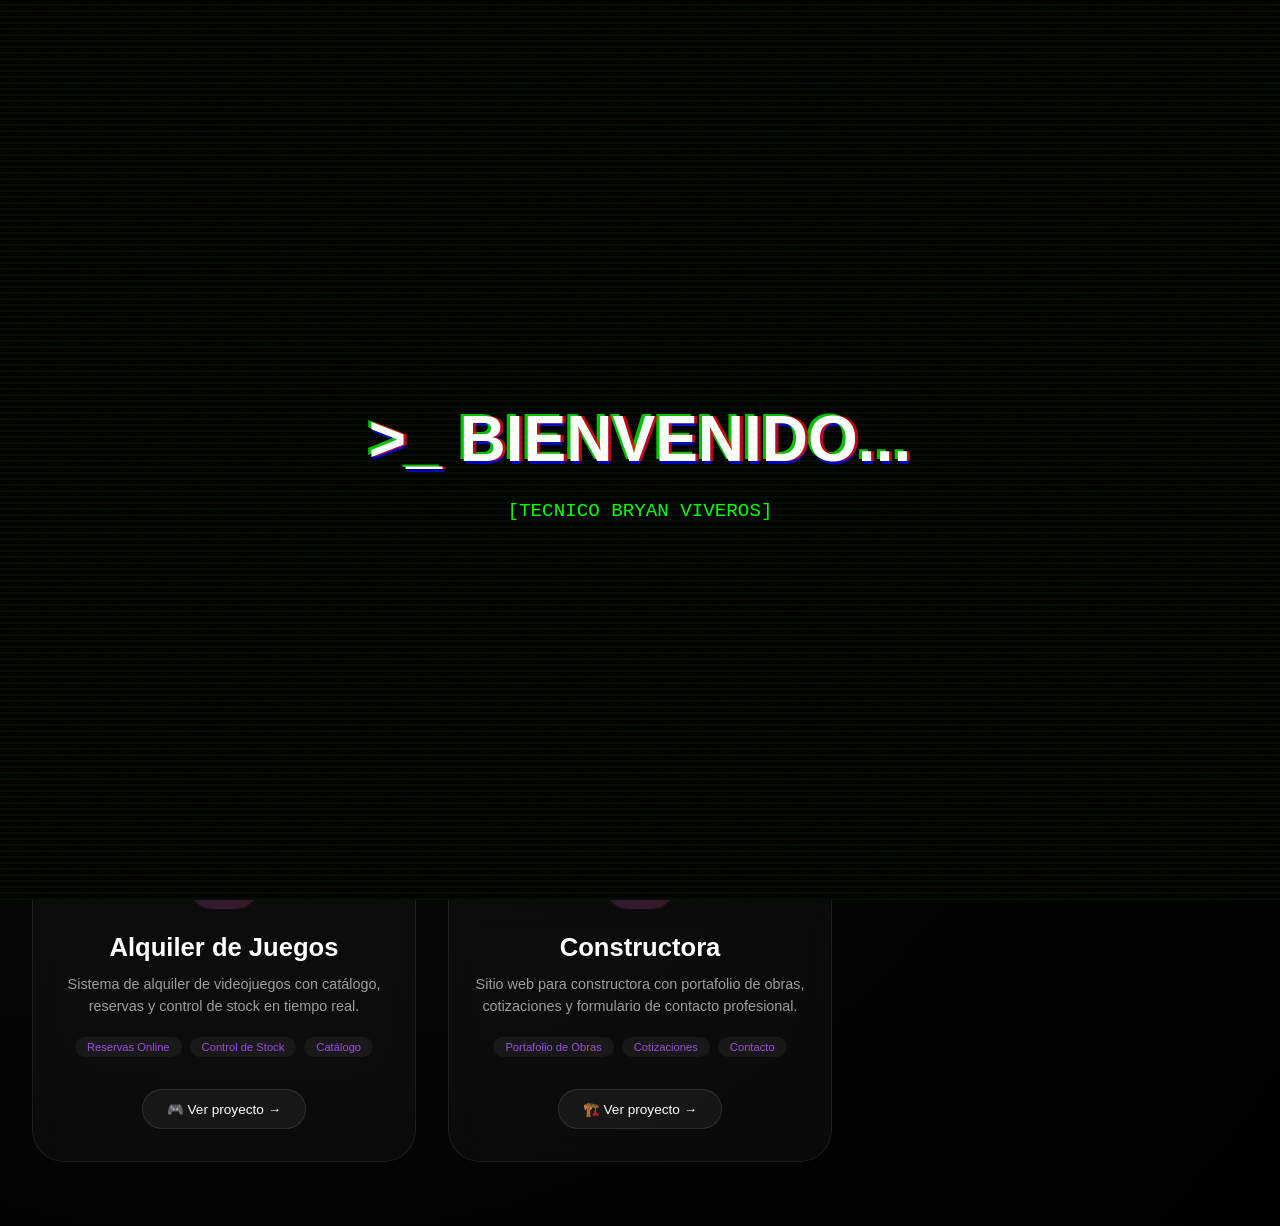
==== commit b1285eb5: "Add files via upload" ====
--- a/index.html
+++ b/index.html
@@ -1,361 +1,579 @@
 <!DOCTYPE html>
 <html lang="es">
 <head>
-  <meta charset="UTF-8">
-  <meta name="viewport" content="width=device-width, initial-scale=1.0">
-  <title>El Patrón | Barbería</title>
-  <link rel="stylesheet" href="styles.css">
-  <link href="https://fonts.googleapis.com/css2?family=Space+Grotesk:wght@300;400;500;600;700&display=swap" rel="stylesheet">
-  <link rel="stylesheet" href="https://cdnjs.cloudflare.com/ajax/libs/font-awesome/6.0.0-beta3/css/all.min.css">
-  <meta name="viewport" content="width=device-width, initial-scale=1.0, maximum-scale=1.0, user-scalable=yes, viewport-fit=cover">
+    <meta charset="UTF-8">
+    <meta name="viewport" content="width=device-width, initial-scale=1.0, user-scalable=no, viewport-fit=cover">
+    <title>Portafolio - Bryan Viveros</title>
+    <style>
+        * {
+            margin: 0;
+            padding: 0;
+            box-sizing: border-box;
+        }
+
+        body {
+            font-family: -apple-system, BlinkMacSystemFont, 'Segoe UI', 'Helvetica Neue', sans-serif;
+            background: radial-gradient(circle at 20% 30%, #0a0a0a, #000000);
+            min-height: 100vh;
+            overflow-x: hidden;
+        }
+
+        /* ========== INTRO GLITCH ========== */
+        .intro {
+            position: fixed;
+            top: 0;
+            left: 0;
+            width: 100%;
+            height: 100%;
+            background: black;
+            display: flex;
+            justify-content: center;
+            align-items: center;
+            z-index: 1000;
+            flex-direction: column;
+            gap: 1.5rem;
+        }
+
+        .glitch-text {
+            font-size: clamp(1.8rem, 8vw, 4rem);
+            font-weight: bold;
+            color: white;
+            text-align: center;
+            padding: 0 1rem;
+            text-shadow: 0.05em 0 0 rgba(255, 0, 0, 0.75),
+                        -0.05em -0.025em 0 rgba(0, 255, 0, 0.75),
+                        0.025em 0.05em 0 rgba(0, 0, 255, 0.75);
+            animation: glitch 0.3s infinite;
+        }
+
+        @keyframes glitch {
+            0% { transform: skew(0deg, 0deg); }
+            20% { transform: skew(2deg, 1deg); }
+            40% { transform: skew(-2deg, -1deg); }
+            60% { transform: skew(1deg, -1deg); }
+            80% { transform: skew(-1deg, 1deg); }
+            100% { transform: skew(0deg, 0deg); }
+        }
+
+        .static {
+            position: absolute;
+            top: 0;
+            left: 0;
+            width: 100%;
+            height: 100%;
+            background: repeating-linear-gradient(0deg, rgba(0, 255, 0, 0.05) 0px, rgba(0, 255, 0, 0.05) 2px, transparent 2px, transparent 6px);
+            pointer-events: none;
+            z-index: 2;
+            animation: flicker 0.2s infinite;
+        }
+
+        @keyframes flicker {
+            0% { opacity: 0.3; }
+            100% { opacity: 0.6; }
+        }
+
+        .noise::before {
+            content: "";
+            position: absolute;
+            top: 0;
+            left: 0;
+            width: 100%;
+            height: 100%;
+            background-image: url('[data-uri]');
+            background-repeat: repeat;
+            background-size: 150px;
+            opacity: 0.2;
+            pointer-events: none;
+            z-index: 1;
+        }
+
+        /* ========== FONDO ESPACIAL ========== */
+        .space-bg {
+            position: fixed;
+            top: 0;
+            left: 0;
+            width: 100%;
+            height: 100%;
+            z-index: 0;
+            overflow: hidden;
+        }
+
+        .nebula {
+            position: absolute;
+            width: 60%;
+            height: 60%;
+            background: radial-gradient(circle, rgba(168,85,247,0.15), transparent);
+            border-radius: 50%;
+            filter: blur(80px);
+            animation: nebulaDrift 20s infinite alternate;
+        }
+
+        @keyframes nebulaDrift {
+            0% { transform: translate(0%, 0%) scale(1); }
+            100% { transform: translate(10%, 10%) scale(1.2); }
+        }
+
+        /* ========== PORTAFOLIO WRAPPER ========== */
+        .portfolio-wrapper {
+            position: relative;
+            z-index: 2;
+            max-width: 1400px;
+            margin: 0 auto;
+            padding: 4rem 2rem;
+            min-height: 100vh;
+            display: flex;
+            flex-direction: column;
+            justify-content: center;
+        }
+
+        .hero-section {
+            text-align: center;
+            margin-bottom: 4rem;
+        }
+
+        .chip {
+            display: inline-block;
+            padding: 0.4rem 1rem;
+            background: rgba(255,255,255,0.05);
+            backdrop-filter: blur(10px);
+            border: 1px solid rgba(255,255,255,0.1);
+            border-radius: 30px;
+            font-size: 0.75rem;
+            color: #a855f7;
+            letter-spacing: 1px;
+            margin-bottom: 1.5rem;
+        }
+
+        .hero-section h1 {
+            font-size: clamp(2rem, 6vw, 4rem);
+            font-weight: 700;
+            background: linear-gradient(135deg, #fff, #a855f7, #ec4899, #fff);
+            background-size: 300% 300%;
+            -webkit-background-clip: text;
+            background-clip: text;
+            color: transparent;
+            animation: gradientFlow 4s ease infinite;
+            margin-bottom: 1rem;
+        }
+
+        @keyframes gradientFlow {
+            0%, 100% { background-position: 0% 50%; }
+            50% { background-position: 100% 50%; }
+        }
+
+        .hero-section p {
+            font-size: clamp(1rem, 3vw, 1.2rem);
+            color: rgba(255,255,255,0.6);
+            max-width: 600px;
+            margin: 0 auto;
+        }
+
+        /* ========== GRID DE PROYECTOS ========== */
+        .projects-grid {
+            display: grid;
+            grid-template-columns: repeat(auto-fit, minmax(320px, 1fr));
+            gap: 2rem;
+            perspective: 1200px;
+        }
+
+        /* ========== TARJETAS ========== */
+        .project-card {
+            position: relative;
+            background: rgba(255, 255, 255, 0.03);
+            backdrop-filter: blur(20px);
+            border-radius: 32px;
+            padding: 2rem 1.5rem;
+            transition: all 0.5s cubic-bezier(0.23, 1, 0.32, 1);
+            border: 1px solid rgba(255, 255, 255, 0.08);
+            overflow: hidden;
+        }
+
+        .project-card::before {
+            content: '';
+            position: absolute;
+            top: var(--mouse-y, 50%);
+            left: var(--mouse-x, 50%);
+            width: 150%;
+            height: 150%;
+            background: radial-gradient(circle at center, rgba(168,85,247,0.15), transparent 70%);
+            transform: translate(-50%, -50%);
+            opacity: 0;
+            transition: opacity 0.3s;
+            pointer-events: none;
+        }
+
+        .project-card:hover::before {
+            opacity: 1;
+        }
+
+        .project-card::after {
+            content: '';
+            position: absolute;
+            inset: 0;
+            border-radius: 32px;
+            padding: 1.5px;
+            background: linear-gradient(135deg, rgba(168,85,247,0.5), rgba(236,72,153,0.5), rgba(59,130,246,0.5));
+            mask: linear-gradient(#fff 0 0) content-box, linear-gradient(#fff 0 0);
+            -webkit-mask: linear-gradient(#fff 0 0) content-box, linear-gradient(#fff 0 0);
+            -webkit-mask-composite: xor;
+            mask-composite: exclude;
+            opacity: 0;
+            transition: opacity 0.4s;
+        }
+
+        .project-card:hover::after {
+            opacity: 1;
+        }
+
+        .project-card:hover {
+            transform: translateY(-12px) scale(1.02);
+            border-color: rgba(168,85,247,0.3);
+            box-shadow: 0 30px 50px rgba(0,0,0,0.4);
+        }
+
+        .card-icon-wrapper {
+            position: relative;
+            width: 70px;
+            height: 70px;
+            margin: 0 auto 1.5rem;
+            display: flex;
+            align-items: center;
+            justify-content: center;
+            background: linear-gradient(135deg, rgba(168,85,247,0.2), rgba(236,72,153,0.2));
+            border-radius: 24px;
+            transition: all 0.4s;
+        }
+
+        .card-icon {
+            font-size: 2.5rem;
+            transition: all 0.4s cubic-bezier(0.34, 1.2, 0.64, 1);
+        }
+
+        .project-card:hover .card-icon {
+            transform: scale(1.2) translateY(-5px);
+        }
+
+        .project-card:hover .card-icon-wrapper {
+            background: linear-gradient(135deg, rgba(168,85,247,0.4), rgba(236,72,153,0.4));
+            transform: rotate(8deg) scale(1.05);
+        }
+
+        .card-title {
+            font-size: 1.6rem;
+            font-weight: 600;
+            color: white;
+            text-align: center;
+            margin-bottom: 0.75rem;
+        }
+
+        .card-description {
+            font-size: 0.9rem;
+            color: rgba(255,255,255,0.6);
+            text-align: center;
+            line-height: 1.5;
+            margin-bottom: 1.2rem;
+        }
+
+        .tech-stack {
+            display: flex;
+            flex-wrap: wrap;
+            gap: 0.5rem;
+            justify-content: center;
+            margin-bottom: 1.5rem;
+        }
+
+        .tech-badge {
+            background: rgba(255,255,255,0.05);
+            padding: 0.25rem 0.75rem;
+            border-radius: 20px;
+            font-size: 0.7rem;
+            color: rgba(168,85,247,0.9);
+            font-weight: 500;
+            transition: all 0.3s;
+        }
+
+        .project-card:hover .tech-badge {
+            background: rgba(168,85,247,0.2);
+            transform: translateY(-2px);
+        }
+
+        .card-link {
+            display: inline-flex;
+            align-items: center;
+            justify-content: center;
+            gap: 0.5rem;
+            padding: 0.7rem 1.5rem;
+            background: rgba(255,255,255,0.05);
+            border: 1px solid rgba(255,255,255,0.1);
+            border-radius: 40px;
+            color: white;
+            text-decoration: none;
+            font-size: 0.85rem;
+            font-weight: 500;
+            transition: all 0.3s;
+            margin-top: 0.5rem;
+            cursor: pointer;
+            font-family: inherit;
+            width: auto;
+            min-width: 140px;
+        }
+
+        .card-link:hover {
+            background: #a855f7;
+            border-color: #a855f7;
+            gap: 0.8rem;
+            box-shadow: 0 5px 20px rgba(168,85,247,0.3);
+        }
+
+        @media (max-width: 768px) {
+            .portfolio-wrapper {
+                padding: 2rem 1rem;
+            }
+            .projects-grid {
+                gap: 1.2rem;
+                grid-template-columns: 1fr;
+            }
+            .project-card {
+                padding: 1.5rem;
+            }
+            .card-title {
+                font-size: 1.3rem;
+            }
+            .card-icon-wrapper {
+                width: 55px;
+                height: 55px;
+            }
+            .card-icon {
+                font-size: 2rem;
+            }
+        }
+
+        @keyframes floatIn {
+            from {
+                opacity: 0;
+                transform: translateY(60px) rotateX(-10deg);
+            }
+            to {
+                opacity: 1;
+                transform: translateY(0) rotateX(0);
+            }
+        }
+
+        .project-card {
+            animation: floatIn 0.7s ease backwards;
+        }
+        .project-card:nth-child(1) { animation-delay: 0.05s; }
+        .project-card:nth-child(2) { animation-delay: 0.15s; }
+        .project-card:nth-child(3) { animation-delay: 0.25s; }
+        .project-card:nth-child(4) { animation-delay: 0.35s; }
+        .project-card:nth-child(5) { animation-delay: 0.45s; }
+
+
+
+
+
+        .project-card::after {
+    content: '';
+    position: absolute;
+    inset: 0;
+    border-radius: 32px;
+    padding: 1.5px;
+    background: linear-gradient(
+        135deg,
+        rgba(168,85,247,0.5),
+        rgba(236,72,153,0.5),
+        rgba(59,130,246,0.5)
+    );
+    mask: linear-gradient(#fff 0 0) content-box, linear-gradient(#fff 0 0);
+    -webkit-mask: linear-gradient(#fff 0 0) content-box, linear-gradient(#fff 0 0);
+    -webkit-mask-composite: xor;
+    mask-composite: exclude;
+    opacity: 0;
+    transition: opacity 0.4s;
+    pointer-events: none; /* ← ESTA LÍNEA ES LA CLAVE */
+}
+    </style>
 </head>
 <body>
 
-  <!-- Loader -->
-  <div class="loader">
-    <div class="loader-circle"></div>
-    <div class="loader-text">EL PATRÓN "BARBERIA" </div>
-  </div>
-
-  <!-- Navbar minimalista -->
-  <nav class="navbar">
-    <div class="nav-container">
-      <div class="logo">
-        <span class="logo-dot"></span>
-        El PATRÓN
-      </div>
-      <div class="nav-links">
-        <a href="#inicio" class="nav-link">Inicio</a>
-        <a href="#servicios" class="nav-link">Servicios</a>
-        <a href="#galeria" class="nav-link">Galería</a>
-        <a href="#contacto" class="nav-link">Contacto</a>
-      </div>
-      <button class="menu-toggle">
-        <span></span>
-        <span></span>
-        <span></span>
-      </button>
+<div class="space-bg">
+    <div class="nebula" style="top: -20%; left: -10%; background: radial-gradient(circle, rgba(168,85,247,0.2), transparent);"></div>
+    <div class="nebula" style="bottom: -20%; right: -10%; background: radial-gradient(circle, rgba(236,72,153,0.15), transparent);"></div>
+    <div class="nebula" style="top: 40%; right: 20%; background: radial-gradient(circle, rgba(59,130,246,0.1), transparent);"></div>
+</div>
+
+<!-- INTRO GLITCH -->
+<div class="intro" id="introScreen">
+    <div class="static"></div>
+    <div class="noise"></div>
+    <div class="glitch-text">>_ BIENVENIDO...</div>
+    <div style="color: #0f0; font-family: monospace; font-size: clamp(0.8rem, 4vw, 1.2rem); text-align: center;">[TECNICO BRYAN VIVEROS]</div>
+</div>
+
+<!-- SECCIÓN DE PROYECTOS -->
+<div class="portfolio-wrapper" id="portfolioContent">
+    <div class="hero-section">
+        <span class="chip">✦ MIS PROYECTOS ✦</span>
+        <h1>⚡ AQUI TE ENSEÑO VARIOS DE MIS PROYECTOS ⚡</h1>
+        <p>Conoce los sitios web que he desarrollado para diferentes rubros</p>
     </div>
-  </nav>
-
-  <!-- Hero - Imagen arriba -->
-  <section id="inicio" class="hero">
-    <div class="hero-grid">
-      <div class="hero-image">
-        <div class="image-frame">
-          <img src="https://images.unsplash.com/photo-1599351431202-1e0f0137899a?w=400&h=500&fit=crop" alt="Barbería">
-          <div class="image-tag">
-            <i class="fas fa-scissors"></i> EST. 2026
-          </div>
+
+    <div class="projects-grid">
+        
+        <!-- Proyecto 1: Barbería -->
+        <div class="project-card">
+            <div class="card-icon-wrapper">
+                <div class="card-icon">✂️</div>
+            </div>
+            <div class="card-title">Barbería</div>
+            <div class="card-description">
+                Sitio web para barbería con sistema de turnos online, galería de cortes y contacto directo por WhatsApp.
+            </div>
+            <div class="tech-stack">
+                <span class="tech-badge">Turnos Online</span>
+                <span class="tech-badge">WhatsApp API</span>
+                <span class="tech-badge">Galería</span>
+            </div>
+            <div style="text-align: center;">
+                <a href="barberia/barberia.html" target="_blank" class="card-link">
+    ✂️ Ver proyecto →
+</a>
+            </div>
         </div>
-      </div>
-      <div class="hero-text">
-        
-        <h1 class="hero-title">
-          Cortes que<br>
-          <span>Definen</span>
-        </h1>
-        <p class="hero-desc">No es solo un corte. Es una declaración. Precisión milimétrica, estilo inconfundible.</p>
-        <div class="hero-actions">
-          <button class="btn-primary" id="agendarBtn">Agendar cita por Whatsapp →</button>
-          <div class="hero-info">
-            <span>+500</span>
-            <p>clientes<br>satisfechos</p>
-          </div>
+
+        <!-- Proyecto 2: Clínica Veterinaria -->
+        <div class="project-card">
+            <div class="card-icon-wrapper">
+                <div class="card-icon">🐾</div>
+            </div>
+            <div class="card-title">Clínica Veterinaria</div>
+            <div class="card-description">
+                Plataforma para clínica veterinaria con gestión de mascotas, historial médico y recordatorios de vacunas.
+            </div>
+            <div class="tech-stack">
+                <span class="tech-badge">Gestión de Pacientes</span>
+                <span class="tech-badge">Recordatorios</span>
+                <span class="tech-badge">Historial Médico</span>
+            </div>
+            <div style="text-align: center;">
+                <button onclick="window.open('veterinaria.html', '_blank')" class="card-link">🐾 Ver proyecto →</button>
+            </div>
         </div>
-      </div>
+
+        <!-- Proyecto 3: Mueblería -->
+        <div class="project-card">
+            <div class="card-icon-wrapper">
+                <div class="card-icon">🪑</div>
+            </div>
+            <div class="card-title">Mueblería</div>
+            <div class="card-description">
+                Catálogo digital de muebles con filtros por categoría, cotizador en línea y envío a domicilio.
+            </div>
+            <div class="tech-stack">
+                <span class="tech-badge">Catálogo</span>
+                <span class="tech-badge">Cotizador</span>
+                <span class="tech-badge">Envíos</span>
+            </div>
+            <div style="text-align: center;">
+                <a href="muebleria/muebleria.html" target="_blank" class="card-link">
+    ✂️ Ver proyecto →
+</a>
+            </div>
+        </div>
+
+        <!-- Proyecto 4: Alquiler de Juegos -->
+        <div class="project-card">
+            <div class="card-icon-wrapper">
+                <div class="card-icon">🎮</div>
+            </div>
+            <div class="card-title">Alquiler de Juegos</div>
+            <div class="card-description">
+                Sistema de alquiler de videojuegos con catálogo, reservas y control de stock en tiempo real.
+            </div>
+            <div class="tech-stack">
+                <span class="tech-badge">Reservas Online</span>
+                <span class="tech-badge">Control de Stock</span>
+                <span class="tech-badge">Catálogo</span>
+            </div>
+            <div style="text-align: center;">
+                <button onclick="window.open('alquiler-juegos.html', '_blank')" class="card-link">🎮 Ver proyecto →</button>
+            </div>
+        </div>
+
+        <!-- Proyecto 5: Constructora -->
+        <div class="project-card">
+            <div class="card-icon-wrapper">
+                <div class="card-icon">🏗️</div>
+            </div>
+            <div class="card-title">Constructora</div>
+            <div class="card-description">
+                Sitio web para constructora con portafolio de obras, cotizaciones y formulario de contacto profesional.
+            </div>
+            <div class="tech-stack">
+                <span class="tech-badge">Portafolio de Obras</span>
+                <span class="tech-badge">Cotizaciones</span>
+                <span class="tech-badge">Contacto</span>
+            </div>
+            <div style="text-align: center;">
+                <button onclick="window.open('constructora.html', '_blank')" class="card-link">🏗️ Ver proyecto →</button>
+            </div>
+        </div>
+
     </div>
-    <div class="hero-scroll">
-      <span>SCROLL</span>
-      <div class="scroll-line"></div>
-    </div>
-  </section>
-
-
-
-
-
-
-  <!-- Servicios - Layout único -->
-  <section id="servicios" class="services">
-    <div class="services-header">
-      
-      <h2>Servicios</h2>
-      <p>Lo que hacemos, lo hacemos bien.</p>
-    </div>
+</div>
+
+<script>
+    // Ocultar intro y mostrar portafolio
+    window.addEventListener('load', () => {
+        setTimeout(() => {
+            const intro = document.getElementById('introScreen');
+            const portfolio = document.getElementById('portfolioContent');
+            
+            intro.style.transition = 'opacity 0.8s ease';
+            intro.style.opacity = '0';
+            
+            setTimeout(() => {
+                intro.style.display = 'none';
+                portfolio.style.opacity = '1';
+            }, 800);
+        }, 2500);
+    });
+
+    // Efecto de luz que sigue al mouse en las tarjetas
+    const projectCards = document.querySelectorAll('.project-card');
     
-    <div class="services-list">
-      <div class="service-item">
-        <div class="service-num">01</div>
-        <div class="service-info">
-          <h3>Corte Clásico</h3>
-          <p>Precisión tradicional</p>
-        </div>
-        <div class="service-price">$15k</div>
-        <button class="service-btn">→</button>
-      </div>
-      
-      <div class="service-item">
-        <div class="service-num">02</div>
-        <div class="service-info">
-          <h3>Fade</h3>
-          <p>Degradado perfecto</p>
-        </div>
-        <div class="service-price">$18k</div>
-        <button class="service-btn">→</button>
-      </div>
-      
-      <div class="service-item">
-        <div class="service-num">03</div>
-        <div class="service-info">
-          <h3>Barba</h3>
-          <p>Perfilado premium</p>
-        </div>
-        <div class="service-price">$10k</div>
-        <button class="service-btn">→</button>
-      </div>
-      
-      <div class="service-item featured-service">
-        <div class="service-num">04</div>
-        <div class="service-info">
-          <h3>Paquete Patrón</h3>
-          <p>Corte + Barba</p>
-        </div>
-        <div class="service-price">$25k</div>
-        <button class="service-btn">→</button>
-      </div>
-      
-      <div class="service-item">
-        <div class="service-num">05</div>
-        <div class="service-info">
-          <h3>Diseños</h3>
-          <p>Líneas y grabados</p>
-        </div>
-        <div class="service-price">$5k+</div>
-        <button class="service-btn">→</button>
-      </div>
-    </div>
-  </section>
-
-
-
-
-
-
-
-  <!-- Galería horizontal -->
-  <section id="galeria" class="gallery">
-    <div class="gallery-header">
-      
-      <h2>Galería</h2>
-      <p>Resultados que hablan</p>
-    </div>
+    projectCards.forEach(card => {
+        card.addEventListener('mousemove', (e) => {
+            const rect = card.getBoundingClientRect();
+            const x = e.clientX - rect.left;
+            const y = e.clientY - rect.top;
+            card.style.setProperty('--mouse-x', `${x}px`);
+            card.style.setProperty('--mouse-y', `${y}px`);
+        });
+    });
+
+    // Animación de entrada con scroll
+    const observerOptions = {
+        threshold: 0.1,
+        rootMargin: '0px 0px -50px 0px'
+    };
     
-    <div class="gallery-scroll">
-      <div class="gallery-track">
-        <div class="gallery-card">
-          <img src="https://images.unsplash.com/photo-1599351431202-1e0f0137899a?w=400&h=500&fit=crop" alt="Corte 1">
-          <div class="card-caption">Fade perfecto</div>
-        </div>
-        <div class="gallery-card">
-          <img src="https://images.unsplash.com/photo-1621605815971-fbc98d665033?w=400&h=500&fit=crop" alt="Corte 2">
-          <div class="card-caption">Barba definida</div>
-        </div>
-        <div class="gallery-card">
-          <img src="https://images.unsplash.com/photo-1503951914875-452162b0f3f1?auto=format&fit=crop&w=300&q=80">
-          <div class="card-caption">Estilo urbano</div>
-        </div>
-        <div class="gallery-card">
-          <img src="https://images.unsplash.com/photo-1585747860715-2ba37e788475?w=400&h=500&fit=crop" alt="Corte 4">
-          <div class="card-caption">Diseño exclusivo</div>
-        </div>
-      </div>
-    </div>
-  </section>
-
-  <!-- CTA -->
-  <section id="contacto" class="cta">
-    <div class="cta-container">
-     
-      <h2>¿Listo para<br>el cambio?</h2>
-      <p>Agenda tu cita en minutos</p>
-      <div class="cta-buttons">
-        <a href="#" class="cta-wa">
-          <i class="fab fa-whatsapp"></i> WhatsApp
-        </a>
-        <a href="#" class="cta-web">
-          <i class="fas fa-calendar"></i> WebApp
-        </a>
-      </div>
-    </div>
-  </section>
-
-  <!-- Footer -->
-  <footer class="footer">
-    <div class="footer-container">
-      <div class="footer-brand">
-        <div class="brand-mark">◆</div>
-        <p>EL PATRÓN<br>BARBERÍA</p>
-      </div>
-      <div class="footer-links">
-        <a href="#inicio">Inicio</a>
-        <a href="#servicios">Servicios</a>
-        <a href="#galeria">Galería</a>
-        <a href="#contacto">Contacto</a>
-      </div>
-      <div class="footer-social">
-        <a href="#"><i class="fab fa-instagram"></i></a>
-        <a href="#"><i class="fab fa-facebook"></i></a>
-        <a href="#"><i class="fab fa-tiktok"></i></a>
-      </div>
-    </div>
-    <div class="footer-bottom">
-      <p>© 2026 El Patrón — Todos los derechos reservados</p>
-    </div>
-  </footer>
-
-  <!-- Modal -->
-  <div class="modal" id="reservaModal">
-    <div class="modal-content">
-      <div class="modal-header">
-        <h3>Agendar cita</h3>
-        <button class="modal-close">×</button>
-      </div>
-      <div class="modal-body">
-        <input type="text" placeholder="Nombre completo" id="clientName">
-        <input type="tel" placeholder="WhatsApp" id="clientPhone">
-        <input type="datetime-local" id="clientDate">
-      </div>
-      <div class="modal-footer">
-        <button class="btn-cancel modal-cancel">Cancelar</button>
-        <button class="btn-confirm modal-confirm">Confirmar</button>
-      </div>
-    </div>
-  </div>
-
-  <script>
-
-
-// Loader
-window.addEventListener('load', () => {
-  const loader = document.querySelector('.loader');
-  setTimeout(() => {
-    loader.classList.add('fade-out');
-  }, 800);
-});
-
-// Navbar scroll
-window.addEventListener('scroll', () => {
-  const navbar = document.querySelector('.navbar');
-  if (window.scrollY > 50) {
-    navbar.classList.add('scrolled');
-  } else {
-    navbar.classList.remove('scrolled');
-  }
-});
-
-// Mobile menu
-const menuToggle = document.querySelector('.menu-toggle');
-const navLinks = document.querySelector('.nav-links');
-
-menuToggle?.addEventListener('click', () => {
-  navLinks.classList.toggle('active');
-  menuToggle.classList.toggle('active');
-});
-
-document.querySelectorAll('.nav-link').forEach(link => {
-  link.addEventListener('click', () => {
-    navLinks.classList.remove('active');
-  });
-});
-
-// Modal
-const modal = document.getElementById('reservaModal');
-let selectedService = null;
-
-document.querySelectorAll('.service-btn').forEach(btn => {
-  btn.addEventListener('click', (e) => {
-    const item = btn.closest('.service-item');
-    const serviceName = item.querySelector('h3').innerText;
-    const servicePrice = item.querySelector('.service-price').innerText;
-    selectedService = { name: serviceName, price: servicePrice };
-    modal.classList.add('active');
-  });
-});
-
-document.getElementById('agendarBtn')?.addEventListener('click', () => {
-  selectedService = { name: 'Consulta personalizada', price: 'A convenir' };
-  modal.classList.add('active');
-});
-
-document.querySelectorAll('.modal-close, .modal-cancel').forEach(btn => {
-  btn.addEventListener('click', () => {
-    modal.classList.remove('active');
-  });
-});
-
-modal?.addEventListener('click', (e) => {
-  if (e.target === modal) {
-    modal.classList.remove('active');
-  }
-});
-
-document.querySelector('.modal-confirm')?.addEventListener('click', () => {
-  const name = document.getElementById('clientName').value;
-  const phone = document.getElementById('clientPhone').value;
-  const date = document.getElementById('clientDate').value;
-  
-  if (!name || !phone || !date) {
-    alert('Completa todos los campos');
-    return;
-  }
-  
-  const message = `Hola! Quiero agendar en El Patrón.%0A%0A Servicio: ${selectedService?.name}%0A Precio: ${selectedService?.price}%0A Nombre: ${name}%0A Teléfono: ${phone}%0A Fecha: ${date}`;
-  
-  window.open(`https://wa.me/57300000000?text=${message}`, '_blank');
-  
-  modal.classList.remove('active');
-  
-  document.getElementById('clientName').value = '';
-  document.getElementById('clientPhone').value = '';
-  document.getElementById('clientDate').value = '';
-});
-
-// Smooth scroll
-document.querySelectorAll('a[href^="#"]').forEach(anchor => {
-  anchor.addEventListener('click', function(e) {
-    e.preventDefault();
-    const target = document.querySelector(this.getAttribute('href'));
-    target?.scrollIntoView({ behavior: 'smooth' });
-  });
-});
-
-// Gallery card click
-document.querySelectorAll('.gallery-card').forEach(card => {
-  card.addEventListener('click', () => {
-    alert('✨ Próximamente: Galería completa');
-  });
-});
-
-// Animation on scroll
-const observer = new IntersectionObserver((entries) => {
-  entries.forEach(entry => {
-    if (entry.isIntersecting) {
-      entry.target.style.opacity = '1';
-      entry.target.style.transform = 'translateY(0)';
-    }
-  });
-}, { threshold: 0.1 });
-
-document.querySelectorAll('.service-item, .gallery-card, .cta-container').forEach(el => {
-  el.style.opacity = '0';
-  el.style.transform = 'translateY(20px)';
-  el.style.transition = 'opacity 0.5s ease, transform 0.5s ease';
-  observer.observe(el);
-});
-
-
-
-  </script>
+    const observer = new IntersectionObserver((entries) => {
+        entries.forEach(entry => {
+            if (entry.isIntersecting) {
+                entry.target.style.opacity = '1';
+                entry.target.style.transform = 'translateY(0)';
+            }
+        });
+    }, observerOptions);
+    
+    document.querySelectorAll('.project-card').forEach(card => {
+        card.style.opacity = '0';
+        card.style.transform = 'translateY(40px)';
+        card.style.transition = 'all 0.6s ease';
+        observer.observe(card);
+    });
+</script>
+
 </body>
 </html>
